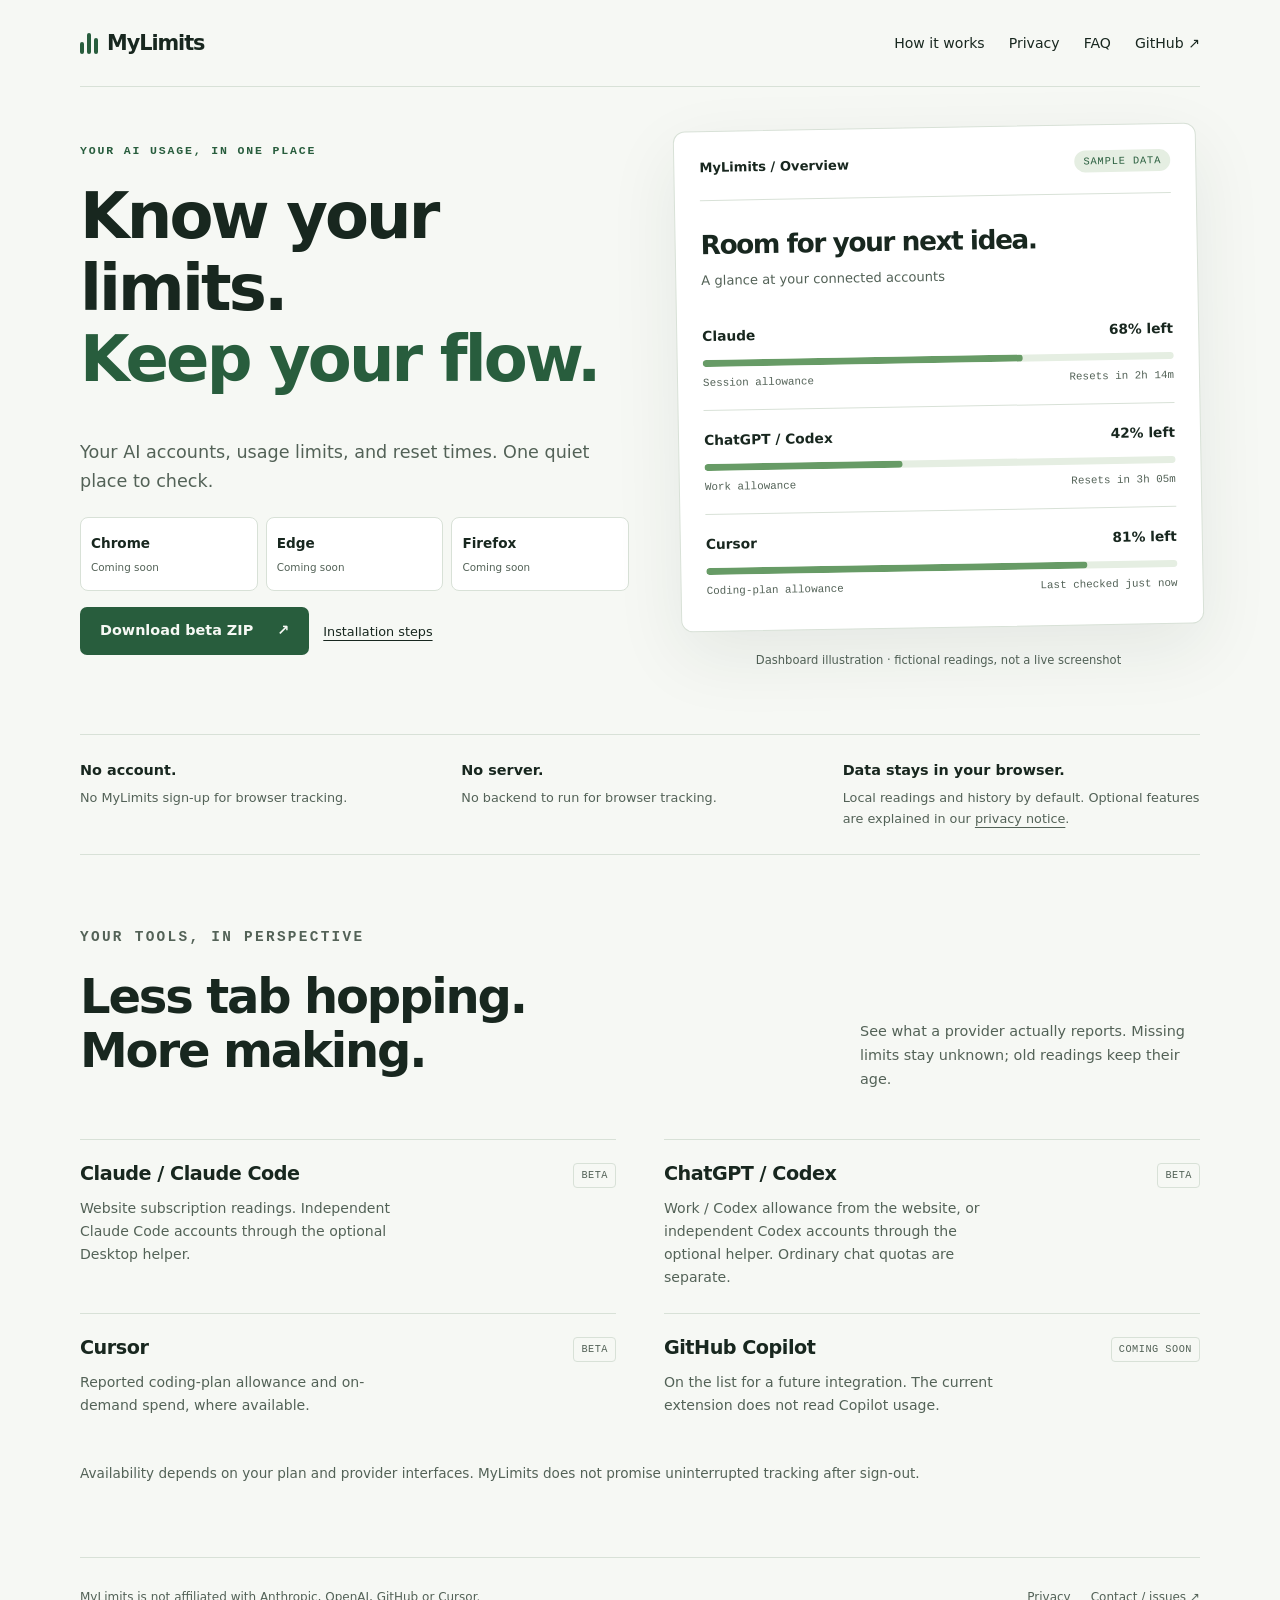
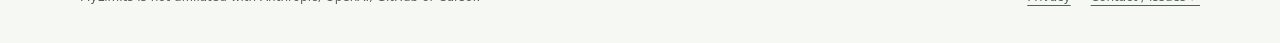
==== index.html @ c13776fc "Move website files to repository root" ====
<!doctype html>
<html lang="en"><head><meta charset="utf-8"><meta name="viewport" content="width=device-width, initial-scale=1"><meta name="color-scheme" content="light dark"><meta name="description" content="Your AI usage limits, accounts, and reset times in one place. Local browser tracking with no MyLimits account."><title>Know your limits. Keep your flow. · MyLimits</title><link rel="stylesheet" href="assets/styles.css"><script src="assets/config.js" defer></script></head>
<body><a class="skip" href="#main">Skip to content</a><div class="wrap"><header class="header"><a class="brand" href="index.html" aria-label="MyLimits home"><span class="brand-mark" aria-hidden="true"><i></i><i></i><i></i></span>MyLimits</a><nav aria-label="Main navigation"><a href="how-it-works.html">How it works</a><a href="privacy.html">Privacy</a><a href="faq.html">FAQ</a><a href="https://github.com/voiddev011/mylimits">GitHub ↗</a></nav></header><main id="main">
<section class="hero"><div><p class="eyebrow">Your AI usage, in one place</p><h1>Know your limits.<br><em>Keep your flow.</em></h1><p class="lead">Your AI accounts, usage limits, and reset times. One quiet place to check.</p><div class="hero-downloads" id="install" role="group" aria-label="Download MyLimits"><div class="installs"><a class="install" data-store="chrome" aria-disabled="true"><span><strong>Chrome</strong><small>Coming soon</small></span><span aria-hidden="true">↗</span></a><a class="install" data-store="edge" aria-disabled="true"><span><strong>Edge</strong><small>Coming soon</small></span><span aria-hidden="true">↗</span></a><a class="install" data-store="firefox" aria-disabled="true"><span><strong>Firefox</strong><small>Coming soon</small></span><span aria-hidden="true">↗</span></a></div><div class="actions"><a class="button" href="https://github.com/voiddev011/mylimits/releases/latest">Download beta ZIP <span aria-hidden="true">↗</span></a><a class="small" href="how-it-works.html#beta">Installation steps</a></div><noscript><p class="quiet">Store links need JavaScript. The beta download works without it.</p></noscript></div></div>
<figure class="preview" aria-label="Illustrative usage dashboard with sample data"><div class="dashboard"><div class="dash-head"><strong>MyLimits / Overview</strong><span class="live">SAMPLE DATA</span></div><p class="dash-title">Room for your next idea.</p><p class="quiet">A glance at your connected accounts</p><div class="meter-row"><div class="meter-heading"><span>Claude</span><span>68% left</span></div><div class="meter-track"><div class="meter-fill" style="width:68%"></div></div><div class="meter-meta"><span>Session allowance</span><span>Resets in 2h 14m</span></div></div><div class="meter-row"><div class="meter-heading"><span>ChatGPT / Codex</span><span>42% left</span></div><div class="meter-track"><div class="meter-fill" style="width:42%"></div></div><div class="meter-meta"><span>Work allowance</span><span>Resets in 3h 05m</span></div></div><div class="meter-row"><div class="meter-heading"><span>Cursor</span><span>81% left</span></div><div class="meter-track"><div class="meter-fill" style="width:81%"></div></div><div class="meter-meta"><span>Coding-plan allowance</span><span>Last checked just now</span></div></div></div><figcaption>Dashboard illustration · fictional readings, not a live screenshot</figcaption></figure></section>
<section class="principles" aria-label="Local by default"><div><strong>No account.</strong><p>No MyLimits sign-up for browser tracking.</p></div><div><strong>No server.</strong><p>No backend to run for browser tracking.</p></div><div><strong>Data stays in your browser.</strong><p>Local readings and history by default. Optional features are explained in our <a href="privacy.html">privacy notice</a>.</p></div></section>
<section class="section" aria-labelledby="tools"><div class="section-head"><div><p class="eyebrow">Your tools, in perspective</p><h2 id="tools">Less tab hopping.<br>More making.</h2></div><p>See what a provider actually reports. Missing limits stay unknown; old readings keep their age.</p></div><div class="tools"><div class="tool"><div><h3>Claude / Claude Code</h3><p>Website subscription readings. Independent Claude Code accounts through the optional Desktop helper.</p></div><span class="tag">Beta</span></div><div class="tool"><div><h3>ChatGPT / Codex</h3><p>Work / Codex allowance from the website, or independent Codex accounts through the optional helper. Ordinary chat quotas are separate.</p></div><span class="tag">Beta</span></div><div class="tool"><div><h3>Cursor</h3><p>Reported coding-plan allowance and on-demand spend, where available.</p></div><span class="tag">Beta</span></div><div class="tool"><div><h3>GitHub Copilot</h3><p>On the list for a future integration. The current extension does not read Copilot usage.</p></div><span class="tag">Coming soon</span></div></div><p class="download-note">Availability depends on your plan and provider interfaces. MyLimits does not promise uninterrupted tracking after sign-out.</p></section>
</main><footer class="footer"><p>MyLimits is not affiliated with Anthropic, OpenAI, GitHub or Cursor.</p><div class="footer-links"><a href="privacy.html">Privacy</a><a href="https://github.com/voiddev011/mylimits/issues">Contact / issues ↗</a></div></footer></div></body></html>
---- assets/styles.css ----
@charset "UTF-8";
:root{color-scheme:light dark;--bg:#f6f8f4;--surface:#fff;--ink:#18271f;--muted:#536257;--line:#d8e1d7;--accent:#285d3d;--wash:#e5eee2;--bar:#679b66;--shadow:0 24px 70px #1d382314}
*{box-sizing:border-box}html{scroll-behavior:smooth;scroll-padding-top:24px}body{margin:0;background:var(--bg);color:var(--ink);font:16px/1.65 system-ui,-apple-system,BlinkMacSystemFont,"Segoe UI",sans-serif}a{color:inherit;text-underline-offset:4px}a:hover{color:var(--accent)}a:focus-visible,summary:focus-visible{outline:3px solid var(--accent);outline-offset:5px}p{margin:0 0 1.2em}h1,h2,h3{line-height:1.12;letter-spacing:-.045em;margin:0 0 .65em}h1{font-size:clamp(2.6rem,6vw,5.4rem);font-weight:650}h2{font-size:clamp(2rem,4vw,3rem);font-weight:600}h3{font-size:1.2rem;letter-spacing:-.025em}small,.small{font-size:.8rem}.wrap{width:min(1120px,calc(100% - 48px));margin:auto}.skip{position:absolute;top:-100px;left:20px;z-index:10;padding:10px;background:var(--surface)}.skip:focus{top:10px}.header{display:flex;justify-content:space-between;align-items:center;gap:24px;padding:26px 0;border-bottom:1px solid var(--line)}.brand{text-decoration:none;font-weight:750;font-size:1.3rem;letter-spacing:-.05em;display:flex;align-items:center;gap:9px}.brand-mark{display:flex;align-items:end;gap:3px;height:22px}.brand-mark i{width:4px;background:var(--accent);border-radius:2px;height:12px}.brand-mark i:nth-child(2){height:21px}.brand-mark i:nth-child(3){height:16px}nav{display:flex;gap:24px;font-size:.88rem;flex-wrap:wrap}nav a{text-decoration:none}nav a[aria-current=page]{text-decoration:underline;text-decoration-thickness:2px}.hero{display:grid;grid-template-columns:1.05fr 1fr;align-items:center;gap:64px;padding:90px 0 64px}.eyebrow{font:600 .72rem/1.5 ui-monospace,Consolas,monospace;text-transform:uppercase;letter-spacing:.16em;color:var(--accent);margin-bottom:22px}.hero h1 em{font-style:normal;color:var(--accent)}.lead{font-size:1.1rem;color:var(--muted);max-width:40rem}.actions{display:flex;gap:18px;align-items:center;flex-wrap:wrap;margin:28px 0 14px}.button{background:var(--accent);color:var(--bg);padding:12px 20px;border-radius:7px;font-size:.9rem;font-weight:650;text-decoration:none;display:inline-flex;align-items:center;gap:24px}.button:hover{color:var(--bg);filter:brightness(1.12)}.quiet{color:var(--muted);font-size:.82rem}.preview{margin:0;position:relative;min-width:0}.dashboard{background:var(--surface);border:1px solid var(--line);border-radius:12px;box-shadow:var(--shadow);padding:25px;transform:rotate(-1deg)}.dash-head{display:flex;justify-content:space-between;gap:12px;align-items:center;padding-bottom:21px;border-bottom:1px solid var(--line);font-size:.82rem}.live{font: .65rem ui-monospace,monospace;letter-spacing:.08em;color:var(--accent);background:var(--wash);border-radius:20px;padding:5px 9px}.dash-title{font-size:1.65rem;letter-spacing:-.055em;margin:22px 0 3px;font-weight:600}.meter-row{padding:18px 0;border-bottom:1px solid var(--line)}.meter-row:last-child{border:0;padding-bottom:6px}.meter-heading{display:flex;justify-content:space-between;gap:12px;font-size:.86rem;font-weight:600}.meter-track{height:7px;background:var(--wash);border-radius:4px;margin:12px 0 8px;overflow:hidden}.meter-fill{height:100%;background:var(--bar);border-radius:4px}.meter-meta{font: .68rem/1.6 ui-monospace,monospace;color:var(--muted);display:flex;justify-content:space-between;gap:10px}figcaption{font-size:.72rem;text-align:center;color:var(--muted);margin-top:22px}.principles{display:grid;grid-template-columns:repeat(3,1fr);border-block:1px solid var(--line);padding:24px 0;gap:24px}.principles strong{display:block;font-size:.9rem}.principles p{font-size:.8rem;margin:5px 0 0;color:var(--muted)}.section{padding:72px 0;border-bottom:1px solid var(--line)}.section-head{display:flex;align-items:end;justify-content:space-between;gap:32px;margin-bottom:30px}.section-head p{max-width:340px;color:var(--muted);font-size:.9rem}.tools{display:grid;grid-template-columns:repeat(2,1fr);gap:0 48px}.tool{padding:23px 0;border-top:1px solid var(--line);display:grid;grid-template-columns:1fr auto;gap:12px}.tool p{font-size:.88rem;color:var(--muted);margin:0;max-width:340px}.tag{align-self:start;white-space:nowrap;font: .64rem/1.5 ui-monospace,monospace;text-transform:uppercase;letter-spacing:.05em;border:1px solid var(--line);border-radius:4px;padding:4px 7px;color:var(--muted)}.installs{display:grid;grid-template-columns:repeat(3,1fr);gap:16px}.install{background:var(--surface);border:1px solid var(--line);padding:22px;border-radius:8px;text-decoration:none;display:flex;justify-content:space-between;align-items:center;gap:10px}.install strong,.install small{display:block}.install small{color:var(--muted);margin-top:5px}.install[aria-disabled=true]{cursor:default}.install[aria-disabled=true]:hover{color:var(--ink)}.download-note{margin:22px 0 0;color:var(--muted);font-size:.85rem}.footer{padding:30px 0 36px;display:flex;justify-content:space-between;gap:24px;font-size:.75rem;color:var(--muted)}.footer p{max-width:420px;margin:0}.footer-links{display:flex;gap:20px;align-items:start}.article{max-width:760px;padding:70px 0 80px}.article h1{font-size:clamp(2.6rem,6vw,4rem)}.article h2{font-size:1.65rem;margin-top:44px}.article h3{margin-top:25px}.article p,.article li{color:var(--muted)}.article li{margin:10px 0}.article strong{color:var(--ink)}.article ul,.article ol{padding-left:24px}.note{border-left:3px solid var(--accent);padding:15px 20px;background:var(--wash);margin:30px 0}.note p:last-child{margin:0}table{border-collapse:collapse;width:100%;font-size:.88rem}th,td{text-align:left;vertical-align:top;border-bottom:1px solid var(--line);padding:14px 8px;overflow-wrap:anywhere}th{font-weight:650}td{color:var(--muted)}code{font-size:.87em;overflow-wrap:anywhere}details{border-top:1px solid var(--line);padding:20px 0}details:last-of-type{border-bottom:1px solid var(--line)}summary{font-weight:600;cursor:pointer;line-height:1.5}details p{margin:16px 0 0}.step{font: .75rem ui-monospace,monospace;color:var(--accent)}
@media(prefers-color-scheme:dark){:root{--bg:#111a15;--surface:#19251d;--ink:#e9f0e6;--muted:#acbcae;--line:#334439;--accent:#b3d7a5;--wash:#273a2b;--bar:#a0c68e;--shadow:0 24px 70px #0003}}
@media(max-width:760px){.wrap{width:calc(100% - 36px)}.header{gap:18px;align-items:start;flex-direction:column;padding:20px 0}nav{gap:20px;font-size:.8rem}.hero{grid-template-columns:1fr;gap:40px;padding:48px 0 40px}.hero h1{max-width:540px}.dashboard{transform:none}.principles{grid-template-columns:1fr;gap:18px}.section{padding:44px 0}.section-head{display:block}.tools{grid-template-columns:1fr}.installs{grid-template-columns:1fr}.footer{flex-direction:column}.article{padding:44px 0 60px}.tool{gap:10px}.tag{font-size:.6rem}.dash-head{font-size:.75rem}.dashboard{padding:20px}.meter-meta{font-size:.65rem}}
@media(prefers-reduced-motion:reduce){html{scroll-behavior:auto}}

/* Keep every download choice in the opening homepage view. */
.hero{padding-top:40px;gap:48px}.hero h1{font-size:clamp(2.15rem,5vw,4.2rem)}.hero-downloads .installs{gap:8px}.hero-downloads .install{padding:14px 10px;gap:4px}.hero-downloads .install strong{font-size:.85rem}.hero-downloads .install small{font-size:.65rem}.hero-downloads .install>span:last-child{display:none}.hero-downloads .actions{margin:16px 0 0;gap:14px}
@media(max-width:760px){.hero{padding-top:24px}.hero .eyebrow{margin-bottom:14px;letter-spacing:.1em}.hero h1{font-size:clamp(2.15rem,9.5vw,3.3rem);margin-bottom:18px}.hero .lead{font-size:1rem;line-height:1.6;margin-bottom:20px}.hero-downloads .installs{grid-template-columns:repeat(3,minmax(0,1fr))}.hero-downloads .button{padding:10px 14px;gap:12px}.hero-downloads .install{padding:12px 9px}.hero-downloads .actions{gap:12px}}
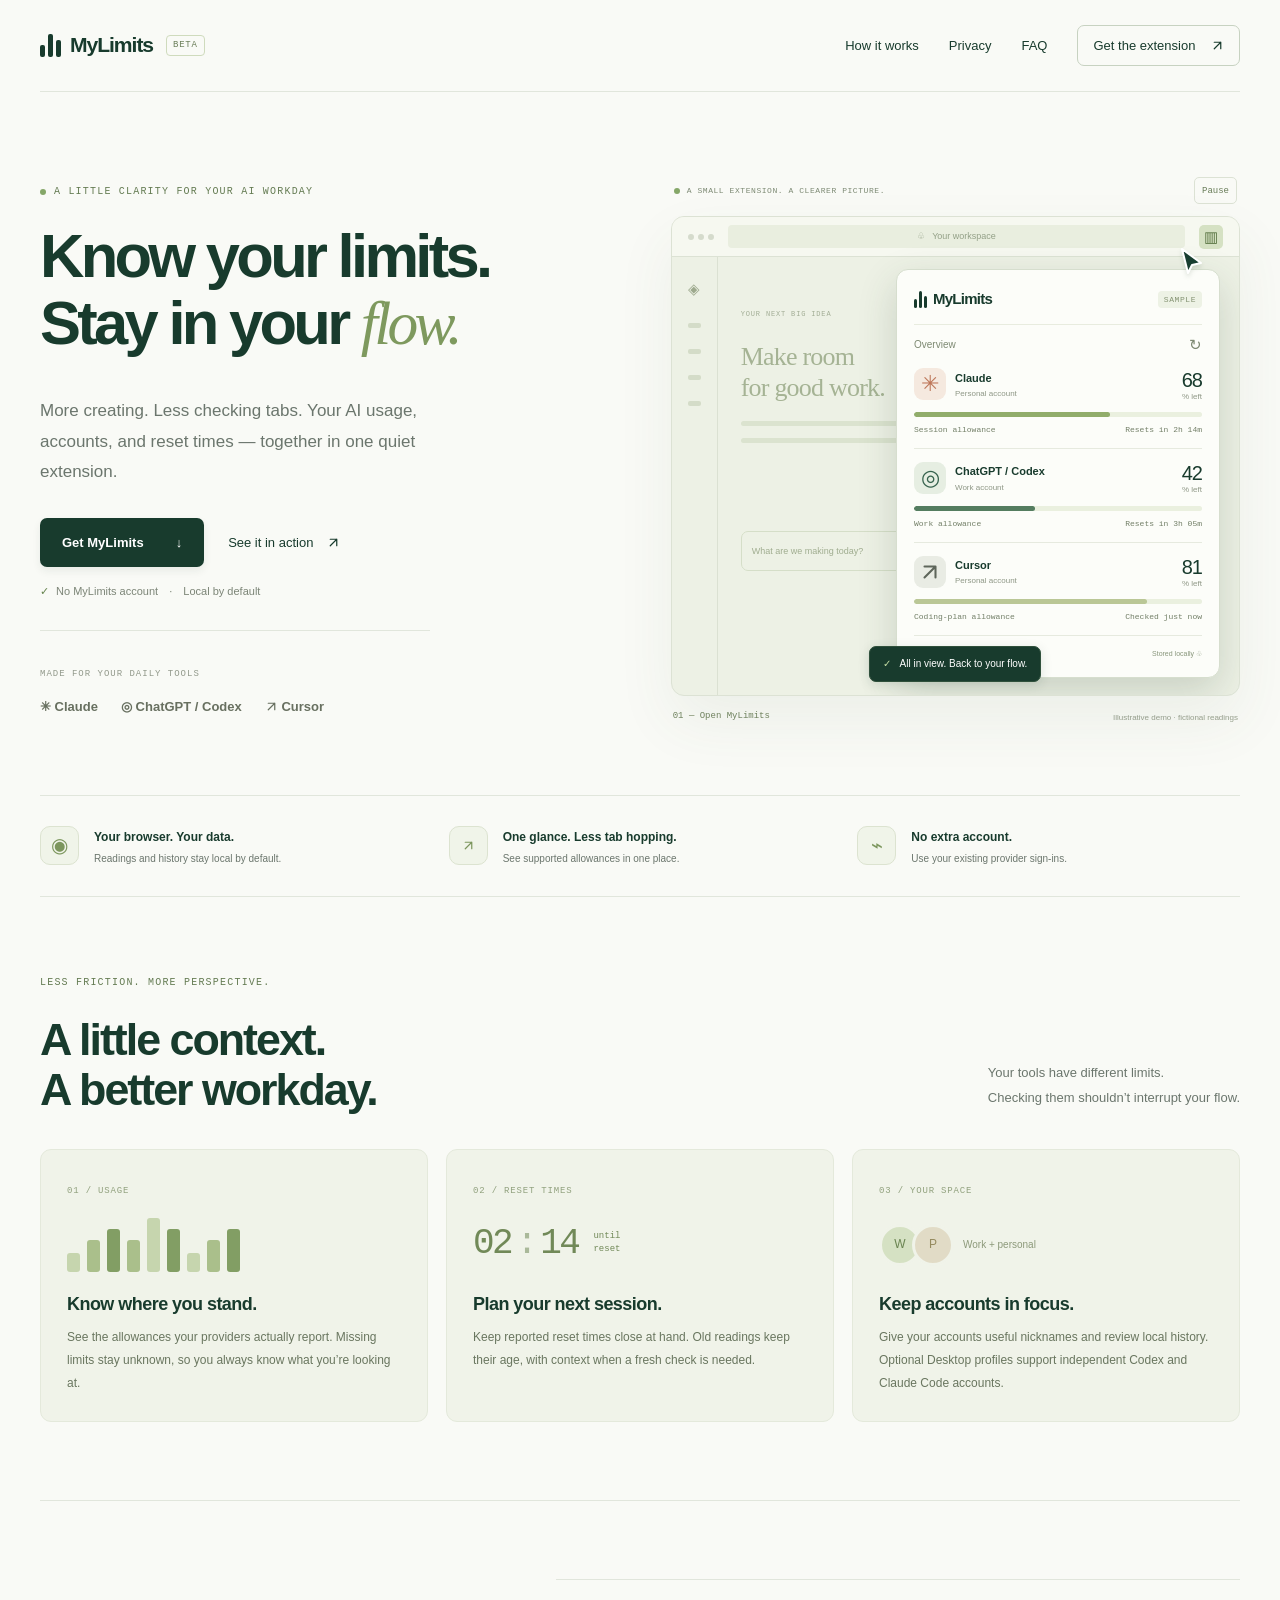
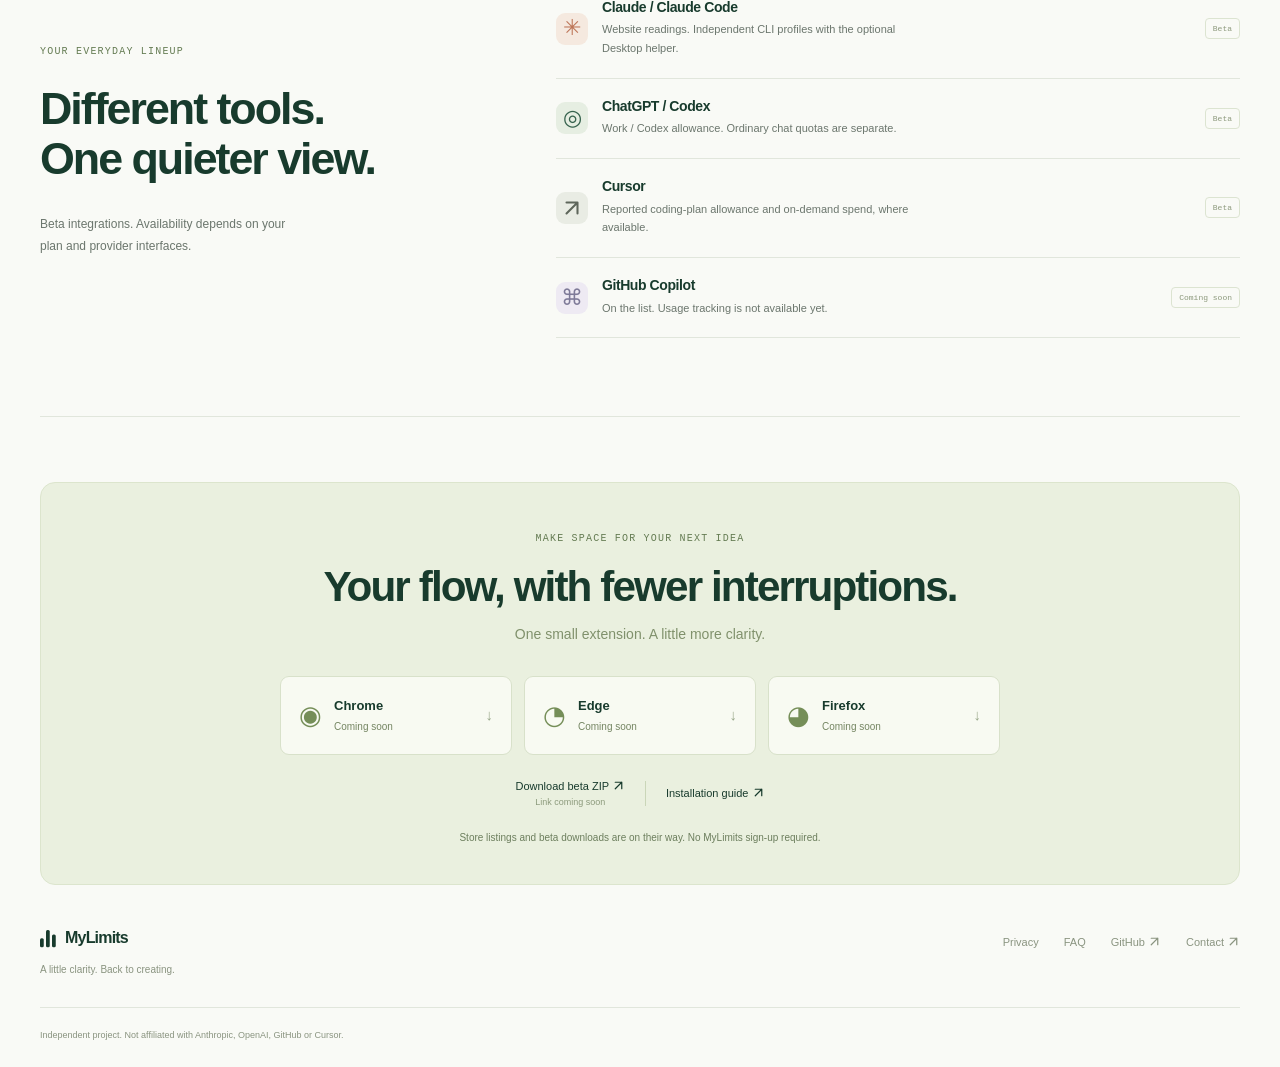
==== commit 8d24cbb0: "Modernize website with animated extension demo and download placeholders" ====
--- a/index.html
+++ b/index.html
@@ -1,8 +1,32 @@
 <!doctype html>
-<html lang="en"><head><meta charset="utf-8"><meta name="viewport" content="width=device-width, initial-scale=1"><meta name="color-scheme" content="light dark"><meta name="description" content="Your AI usage limits, accounts, and reset times in one place. Local browser tracking with no MyLimits account."><title>Know your limits. Keep your flow. · MyLimits</title><link rel="stylesheet" href="assets/styles.css"><script src="assets/config.js" defer></script></head>
-<body><a class="skip" href="#main">Skip to content</a><div class="wrap"><header class="header"><a class="brand" href="index.html" aria-label="MyLimits home"><span class="brand-mark" aria-hidden="true"><i></i><i></i><i></i></span>MyLimits</a><nav aria-label="Main navigation"><a href="how-it-works.html">How it works</a><a href="privacy.html">Privacy</a><a href="faq.html">FAQ</a><a href="https://github.com/voiddev011/mylimits">GitHub ↗</a></nav></header><main id="main">
-<section class="hero"><div><p class="eyebrow">Your AI usage, in one place</p><h1>Know your limits.<br><em>Keep your flow.</em></h1><p class="lead">Your AI accounts, usage limits, and reset times. One quiet place to check.</p><div class="hero-downloads" id="install" role="group" aria-label="Download MyLimits"><div class="installs"><a class="install" data-store="chrome" aria-disabled="true"><span><strong>Chrome</strong><small>Coming soon</small></span><span aria-hidden="true">↗</span></a><a class="install" data-store="edge" aria-disabled="true"><span><strong>Edge</strong><small>Coming soon</small></span><span aria-hidden="true">↗</span></a><a class="install" data-store="firefox" aria-disabled="true"><span><strong>Firefox</strong><small>Coming soon</small></span><span aria-hidden="true">↗</span></a></div><div class="actions"><a class="button" href="https://github.com/voiddev011/mylimits/releases/latest">Download beta ZIP <span aria-hidden="true">↗</span></a><a class="small" href="how-it-works.html#beta">Installation steps</a></div><noscript><p class="quiet">Store links need JavaScript. The beta download works without it.</p></noscript></div></div>
-<figure class="preview" aria-label="Illustrative usage dashboard with sample data"><div class="dashboard"><div class="dash-head"><strong>MyLimits / Overview</strong><span class="live">SAMPLE DATA</span></div><p class="dash-title">Room for your next idea.</p><p class="quiet">A glance at your connected accounts</p><div class="meter-row"><div class="meter-heading"><span>Claude</span><span>68% left</span></div><div class="meter-track"><div class="meter-fill" style="width:68%"></div></div><div class="meter-meta"><span>Session allowance</span><span>Resets in 2h 14m</span></div></div><div class="meter-row"><div class="meter-heading"><span>ChatGPT / Codex</span><span>42% left</span></div><div class="meter-track"><div class="meter-fill" style="width:42%"></div></div><div class="meter-meta"><span>Work allowance</span><span>Resets in 3h 05m</span></div></div><div class="meter-row"><div class="meter-heading"><span>Cursor</span><span>81% left</span></div><div class="meter-track"><div class="meter-fill" style="width:81%"></div></div><div class="meter-meta"><span>Coding-plan allowance</span><span>Last checked just now</span></div></div></div><figcaption>Dashboard illustration · fictional readings, not a live screenshot</figcaption></figure></section>
-<section class="principles" aria-label="Local by default"><div><strong>No account.</strong><p>No MyLimits sign-up for browser tracking.</p></div><div><strong>No server.</strong><p>No backend to run for browser tracking.</p></div><div><strong>Data stays in your browser.</strong><p>Local readings and history by default. Optional features are explained in our <a href="privacy.html">privacy notice</a>.</p></div></section>
-<section class="section" aria-labelledby="tools"><div class="section-head"><div><p class="eyebrow">Your tools, in perspective</p><h2 id="tools">Less tab hopping.<br>More making.</h2></div><p>See what a provider actually reports. Missing limits stay unknown; old readings keep their age.</p></div><div class="tools"><div class="tool"><div><h3>Claude / Claude Code</h3><p>Website subscription readings. Independent Claude Code accounts through the optional Desktop helper.</p></div><span class="tag">Beta</span></div><div class="tool"><div><h3>ChatGPT / Codex</h3><p>Work / Codex allowance from the website, or independent Codex accounts through the optional helper. Ordinary chat quotas are separate.</p></div><span class="tag">Beta</span></div><div class="tool"><div><h3>Cursor</h3><p>Reported coding-plan allowance and on-demand spend, where available.</p></div><span class="tag">Beta</span></div><div class="tool"><div><h3>GitHub Copilot</h3><p>On the list for a future integration. The current extension does not read Copilot usage.</p></div><span class="tag">Coming soon</span></div></div><p class="download-note">Availability depends on your plan and provider interfaces. MyLimits does not promise uninterrupted tracking after sign-out.</p></section>
-</main><footer class="footer"><p>MyLimits is not affiliated with Anthropic, OpenAI, GitHub or Cursor.</p><div class="footer-links"><a href="privacy.html">Privacy</a><a href="https://github.com/voiddev011/mylimits/issues">Contact / issues ↗</a></div></footer></div></body></html>
+<html lang="en">
+<head>
+<meta charset="utf-8"><meta name="viewport" content="width=device-width, initial-scale=1"><meta name="color-scheme" content="light"><meta name="description" content="Your AI accounts, usage limits, and reset times in one quiet browser extension. Local by default. No MyLimits account needed.">
+<title>MyLimits — Stay in your flow.</title>
+<link rel="stylesheet" href="assets/styles.css"><script src="assets/config.js" defer></script><script src="assets/demo.js" defer></script>
+</head>
+<body>
+<a class="skip" href="#main">Skip to content</a>
+<div class="wrap">
+<header class="header"><a class="brand" href="index.html" aria-label="MyLimits home"><span class="brand-mark" aria-hidden="true"><i></i><i></i><i></i></span>MyLimits<span class="beta">BETA</span></a><nav aria-label="Main navigation"><a href="how-it-works.html">How it works</a><a href="privacy.html">Privacy</a><a href="faq.html">FAQ</a><a class="nav-download" href="#install">Get the extension <span aria-hidden="true"><svg class="arrow-icon" viewBox="0 0 16 16" aria-hidden="true"><path d="M4 12L12 4M4 4h8v8"/></svg></span></a></nav></header>
+<main id="main">
+<section class="hero">
+<div class="hero-copy"><p class="eyebrow"><span class="status-dot"></span>A LITTLE CLARITY FOR YOUR AI WORKDAY</p><h1>Know your limits.<br>Stay in your <em>flow.</em></h1><p class="lead">More creating. Less checking tabs. Your AI usage, accounts, and reset times — together in one quiet extension.</p><div class="actions"><a class="button" href="#install">Get MyLimits <span aria-hidden="true">↓</span></a><a class="text-link" href="#demo">See it in action <span aria-hidden="true"><svg class="arrow-icon" viewBox="0 0 16 16" aria-hidden="true"><path d="M4 12L12 4M4 4h8v8"/></svg></span></a></div><p class="hero-note"><span aria-hidden="true">✓</span> No MyLimits account <span class="note-separator">·</span> Local by default</p><div class="provider-strip" aria-label="Beta integrations"><span>MADE FOR YOUR DAILY TOOLS</span><div><b>✳ Claude</b><b>◎ ChatGPT / Codex</b><b><svg class="arrow-icon" viewBox="0 0 16 16" aria-hidden="true"><path d="M4 12L12 4M4 4h8v8"/></svg> Cursor</b></div></div></div>
+<div class="demo" id="demo" data-demo>
+<div class="demo-topline"><span><span class="status-dot"></span> A SMALL EXTENSION. A CLEARER PICTURE.</span><button class="demo-toggle" type="button" aria-label="Pause demo animation">Pause</button></div>
+<div class="browser-scene">
+<div class="browser-toolbar"><div class="window-dots" aria-hidden="true"><i></i><i></i><i></i></div><div class="address-bar"><span aria-hidden="true">♧</span> Your workspace</div><span class="extension-icon" aria-hidden="true">▥</span></div>
+<div class="workspace" aria-hidden="true"><div class="workspace-sidebar"><span>◈</span><i></i><i></i><i></i><i></i></div><div class="workspace-content"><span class="workspace-label">YOUR NEXT BIG IDEA</span><h3>Make room<br>for good work.</h3><div class="fake-line"></div><div class="fake-line short"></div><div class="workspace-prompt">What are we making today? <span>↑</span></div></div></div>
+<div class="extension-popup" aria-label="Illustrative MyLimits extension with sample usage data"><div class="popup-heading"><span class="brand"><span class="brand-mark" aria-hidden="true"><i></i><i></i><i></i></span>MyLimits</span><span class="sample-badge">SAMPLE</span></div><div class="popup-subhead"><span>Overview</span><span class="refresh-icon" aria-hidden="true">↻</span></div><div class="account-card"><div class="account-heading"><span class="provider-icon claude" aria-hidden="true">✳</span><div><strong>Claude</strong><small>Personal account</small></div><span class="remaining">68<small>% left</small></span></div><div class="meter-track"><div class="meter-fill" style="--fill:68%"></div></div><div class="meter-meta"><span>Session allowance</span><span>Resets in 2h 14m</span></div></div><div class="account-card"><div class="account-heading"><span class="provider-icon openai" aria-hidden="true">◎</span><div><strong>ChatGPT / Codex</strong><small>Work account</small></div><span class="remaining">42<small>% left</small></span></div><div class="meter-track"><div class="meter-fill" style="--fill:42%"></div></div><div class="meter-meta"><span>Work allowance</span><span>Resets in 3h 05m</span></div></div><div class="account-card"><div class="account-heading"><span class="provider-icon cursor" aria-hidden="true"><svg class="arrow-icon" viewBox="0 0 16 16" aria-hidden="true"><path d="M4 12L12 4M4 4h8v8"/></svg></span><div><strong>Cursor</strong><small>Personal account</small></div><span class="remaining">81<small>% left</small></span></div><div class="meter-track"><div class="meter-fill" style="--fill:81%"></div></div><div class="meter-meta"><span>Coding-plan allowance</span><span>Checked just now</span></div></div><div class="popup-footer"><span><span class="status-dot"></span> <span data-demo-status>Readings up to date</span></span><span>Stored locally ♧</span></div></div>
+<div class="demo-cursor" aria-hidden="true"><svg width="25" height="29" viewBox="0 0 25 29"><path d="M2 2L21 16L12 18L8 26Z" fill="#183e30" stroke="white" stroke-width="2" stroke-linejoin="round"/></svg></div>
+<div class="demo-toast" aria-hidden="true"><span>✓</span> All in view. Back to your flow.</div>
+</div>
+<div class="demo-caption"><span class="demo-step" data-demo-step>01 — Open MyLimits</span><span>Illustrative demo · fictional readings</span></div>
+</div>
+</section>
+<section class="principles" aria-label="Built around your privacy"><div><span class="principle-icon" aria-hidden="true">◉</span><div><strong>Your browser. Your data.</strong><p>Readings and history stay local by default.</p></div></div><div><span class="principle-icon" aria-hidden="true"><svg class="arrow-icon" viewBox="0 0 16 16" aria-hidden="true"><path d="M4 12L12 4M4 4h8v8"/></svg></span><div><strong>One glance. Less tab hopping.</strong><p>See supported allowances in one place.</p></div></div><div><span class="principle-icon" aria-hidden="true">⌁</span><div><strong>No extra account.</strong><p>Use your existing provider sign-ins.</p></div></div></section>
+<section class="section features"><div class="section-head"><div><p class="eyebrow">LESS FRICTION. MORE PERSPECTIVE.</p><h2>A little context.<br>A better workday.</h2></div><p>Your tools have different limits.<br>Checking them shouldn’t interrupt your flow.</p></div><div class="feature-grid"><article class="feature-card"><span class="feature-number">01 / USAGE</span><div class="mini-bars" aria-hidden="true"><i></i><i></i><i></i><i></i><i></i><i></i><i></i><i></i><i></i></div><h3>Know where you stand.</h3><p>See the allowances your providers actually report. Missing limits stay unknown, so you always know what you’re looking at.</p></article><article class="feature-card"><span class="feature-number">02 / RESET TIMES</span><div class="mini-timer" aria-hidden="true">02<span>:</span>14<span class="timer-unit">until reset</span></div><h3>Plan your next session.</h3><p>Keep reported reset times close at hand. Old readings keep their age, with context when a fresh check is needed.</p></article><article class="feature-card"><span class="feature-number">03 / YOUR SPACE</span><div class="mini-accounts" aria-hidden="true"><span>W</span><span>P</span><span>Work + personal</span></div><h3>Keep accounts in focus.</h3><p>Give your accounts useful nicknames and review local history. Optional Desktop profiles support independent Codex and Claude Code accounts.</p></article></div></section>
+<section class="section connection-section"><div><p class="eyebrow">YOUR EVERYDAY LINEUP</p><h2>Different tools.<br>One quieter view.</h2><p class="quiet">Beta integrations. Availability depends on your plan and provider interfaces.</p></div><div class="tools"><div class="tool"><span class="provider-icon claude" aria-hidden="true">✳</span><div><h3>Claude / Claude Code</h3><p>Website readings. Independent CLI profiles with the optional Desktop helper.</p></div><span class="tag">Beta</span></div><div class="tool"><span class="provider-icon openai" aria-hidden="true">◎</span><div><h3>ChatGPT / Codex</h3><p>Work / Codex allowance. Ordinary chat quotas are separate.</p></div><span class="tag">Beta</span></div><div class="tool"><span class="provider-icon cursor" aria-hidden="true"><svg class="arrow-icon" viewBox="0 0 16 16" aria-hidden="true"><path d="M4 12L12 4M4 4h8v8"/></svg></span><div><h3>Cursor</h3><p>Reported coding-plan allowance and on-demand spend, where available.</p></div><span class="tag">Beta</span></div><div class="tool"><span class="provider-icon copilot" aria-hidden="true">⌘</span><div><h3>GitHub Copilot</h3><p>On the list. Usage tracking is not available yet.</p></div><span class="tag">Coming soon</span></div></div></section>
+<section class="download-section" id="install" aria-labelledby="download-title"><div class="download-heading"><p class="eyebrow">MAKE SPACE FOR YOUR NEXT IDEA</p><h2 id="download-title">Your flow, with fewer interruptions.</h2><p>One small extension. A little more clarity.</p></div><div class="installs"><a class="install" data-store="chrome" aria-disabled="true"><span class="browser-symbol" aria-hidden="true">◉</span><span><strong>Chrome</strong><small>Coming soon</small></span><span aria-hidden="true">↓</span></a><a class="install" data-store="edge" aria-disabled="true"><span class="browser-symbol" aria-hidden="true">◔</span><span><strong>Edge</strong><small>Coming soon</small></span><span aria-hidden="true">↓</span></a><a class="install" data-store="firefox" aria-disabled="true"><span class="browser-symbol" aria-hidden="true">◕</span><span><strong>Firefox</strong><small>Coming soon</small></span><span aria-hidden="true">↓</span></a></div><div class="download-secondary"><a class="download-zip" data-download="beta" aria-disabled="true">Download beta ZIP <span aria-hidden="true"><svg class="arrow-icon" viewBox="0 0 16 16" aria-hidden="true"><path d="M4 12L12 4M4 4h8v8"/></svg></span><small>Link coming soon</small></a><span class="download-divider" aria-hidden="true"></span><a href="how-it-works.html#beta">Installation guide <svg class="arrow-icon" viewBox="0 0 16 16" aria-hidden="true"><path d="M4 12L12 4M4 4h8v8"/></svg></a></div><p class="download-note">Store listings and beta downloads are on their way. No MyLimits sign-up required.</p><noscript><p class="download-note">Download links require JavaScript once published.</p></noscript></section>
+</main><footer class="footer"><div><a class="brand" href="index.html"><span class="brand-mark" aria-hidden="true"><i></i><i></i><i></i></span>MyLimits</a><p>A little clarity. Back to creating.</p></div><div class="footer-links"><a href="privacy.html">Privacy</a><a href="faq.html">FAQ</a><a href="https://github.com/voiddev011/mylimits">GitHub <svg class="arrow-icon" viewBox="0 0 16 16" aria-hidden="true"><path d="M4 12L12 4M4 4h8v8"/></svg></a><a href="https://github.com/voiddev011/mylimits/issues">Contact <svg class="arrow-icon" viewBox="0 0 16 16" aria-hidden="true"><path d="M4 12L12 4M4 4h8v8"/></svg></a></div><p class="disclaimer">Independent project. Not affiliated with Anthropic, OpenAI, GitHub or Cursor.</p></footer>
+</div></body></html>
--- a/assets/styles.css
+++ b/assets/styles.css
@@ -1,10 +1,18 @@
 @charset "UTF-8";
-:root{color-scheme:light dark;--bg:#f6f8f4;--surface:#fff;--ink:#18271f;--muted:#536257;--line:#d8e1d7;--accent:#285d3d;--wash:#e5eee2;--bar:#679b66;--shadow:0 24px 70px #1d382314}
-*{box-sizing:border-box}html{scroll-behavior:smooth;scroll-padding-top:24px}body{margin:0;background:var(--bg);color:var(--ink);font:16px/1.65 system-ui,-apple-system,BlinkMacSystemFont,"Segoe UI",sans-serif}a{color:inherit;text-underline-offset:4px}a:hover{color:var(--accent)}a:focus-visible,summary:focus-visible{outline:3px solid var(--accent);outline-offset:5px}p{margin:0 0 1.2em}h1,h2,h3{line-height:1.12;letter-spacing:-.045em;margin:0 0 .65em}h1{font-size:clamp(2.6rem,6vw,5.4rem);font-weight:650}h2{font-size:clamp(2rem,4vw,3rem);font-weight:600}h3{font-size:1.2rem;letter-spacing:-.025em}small,.small{font-size:.8rem}.wrap{width:min(1120px,calc(100% - 48px));margin:auto}.skip{position:absolute;top:-100px;left:20px;z-index:10;padding:10px;background:var(--surface)}.skip:focus{top:10px}.header{display:flex;justify-content:space-between;align-items:center;gap:24px;padding:26px 0;border-bottom:1px solid var(--line)}.brand{text-decoration:none;font-weight:750;font-size:1.3rem;letter-spacing:-.05em;display:flex;align-items:center;gap:9px}.brand-mark{display:flex;align-items:end;gap:3px;height:22px}.brand-mark i{width:4px;background:var(--accent);border-radius:2px;height:12px}.brand-mark i:nth-child(2){height:21px}.brand-mark i:nth-child(3){height:16px}nav{display:flex;gap:24px;font-size:.88rem;flex-wrap:wrap}nav a{text-decoration:none}nav a[aria-current=page]{text-decoration:underline;text-decoration-thickness:2px}.hero{display:grid;grid-template-columns:1.05fr 1fr;align-items:center;gap:64px;padding:90px 0 64px}.eyebrow{font:600 .72rem/1.5 ui-monospace,Consolas,monospace;text-transform:uppercase;letter-spacing:.16em;color:var(--accent);margin-bottom:22px}.hero h1 em{font-style:normal;color:var(--accent)}.lead{font-size:1.1rem;color:var(--muted);max-width:40rem}.actions{display:flex;gap:18px;align-items:center;flex-wrap:wrap;margin:28px 0 14px}.button{background:var(--accent);color:var(--bg);padding:12px 20px;border-radius:7px;font-size:.9rem;font-weight:650;text-decoration:none;display:inline-flex;align-items:center;gap:24px}.button:hover{color:var(--bg);filter:brightness(1.12)}.quiet{color:var(--muted);font-size:.82rem}.preview{margin:0;position:relative;min-width:0}.dashboard{background:var(--surface);border:1px solid var(--line);border-radius:12px;box-shadow:var(--shadow);padding:25px;transform:rotate(-1deg)}.dash-head{display:flex;justify-content:space-between;gap:12px;align-items:center;padding-bottom:21px;border-bottom:1px solid var(--line);font-size:.82rem}.live{font: .65rem ui-monospace,monospace;letter-spacing:.08em;color:var(--accent);background:var(--wash);border-radius:20px;padding:5px 9px}.dash-title{font-size:1.65rem;letter-spacing:-.055em;margin:22px 0 3px;font-weight:600}.meter-row{padding:18px 0;border-bottom:1px solid var(--line)}.meter-row:last-child{border:0;padding-bottom:6px}.meter-heading{display:flex;justify-content:space-between;gap:12px;font-size:.86rem;font-weight:600}.meter-track{height:7px;background:var(--wash);border-radius:4px;margin:12px 0 8px;overflow:hidden}.meter-fill{height:100%;background:var(--bar);border-radius:4px}.meter-meta{font: .68rem/1.6 ui-monospace,monospace;color:var(--muted);display:flex;justify-content:space-between;gap:10px}figcaption{font-size:.72rem;text-align:center;color:var(--muted);margin-top:22px}.principles{display:grid;grid-template-columns:repeat(3,1fr);border-block:1px solid var(--line);padding:24px 0;gap:24px}.principles strong{display:block;font-size:.9rem}.principles p{font-size:.8rem;margin:5px 0 0;color:var(--muted)}.section{padding:72px 0;border-bottom:1px solid var(--line)}.section-head{display:flex;align-items:end;justify-content:space-between;gap:32px;margin-bottom:30px}.section-head p{max-width:340px;color:var(--muted);font-size:.9rem}.tools{display:grid;grid-template-columns:repeat(2,1fr);gap:0 48px}.tool{padding:23px 0;border-top:1px solid var(--line);display:grid;grid-template-columns:1fr auto;gap:12px}.tool p{font-size:.88rem;color:var(--muted);margin:0;max-width:340px}.tag{align-self:start;white-space:nowrap;font: .64rem/1.5 ui-monospace,monospace;text-transform:uppercase;letter-spacing:.05em;border:1px solid var(--line);border-radius:4px;padding:4px 7px;color:var(--muted)}.installs{display:grid;grid-template-columns:repeat(3,1fr);gap:16px}.install{background:var(--surface);border:1px solid var(--line);padding:22px;border-radius:8px;text-decoration:none;display:flex;justify-content:space-between;align-items:center;gap:10px}.install strong,.install small{display:block}.install small{color:var(--muted);margin-top:5px}.install[aria-disabled=true]{cursor:default}.install[aria-disabled=true]:hover{color:var(--ink)}.download-note{margin:22px 0 0;color:var(--muted);font-size:.85rem}.footer{padding:30px 0 36px;display:flex;justify-content:space-between;gap:24px;font-size:.75rem;color:var(--muted)}.footer p{max-width:420px;margin:0}.footer-links{display:flex;gap:20px;align-items:start}.article{max-width:760px;padding:70px 0 80px}.article h1{font-size:clamp(2.6rem,6vw,4rem)}.article h2{font-size:1.65rem;margin-top:44px}.article h3{margin-top:25px}.article p,.article li{color:var(--muted)}.article li{margin:10px 0}.article strong{color:var(--ink)}.article ul,.article ol{padding-left:24px}.note{border-left:3px solid var(--accent);padding:15px 20px;background:var(--wash);margin:30px 0}.note p:last-child{margin:0}table{border-collapse:collapse;width:100%;font-size:.88rem}th,td{text-align:left;vertical-align:top;border-bottom:1px solid var(--line);padding:14px 8px;overflow-wrap:anywhere}th{font-weight:650}td{color:var(--muted)}code{font-size:.87em;overflow-wrap:anywhere}details{border-top:1px solid var(--line);padding:20px 0}details:last-of-type{border-bottom:1px solid var(--line)}summary{font-weight:600;cursor:pointer;line-height:1.5}details p{margin:16px 0 0}.step{font: .75rem ui-monospace,monospace;color:var(--accent)}
-@media(prefers-color-scheme:dark){:root{--bg:#111a15;--surface:#19251d;--ink:#e9f0e6;--muted:#acbcae;--line:#334439;--accent:#b3d7a5;--wash:#273a2b;--bar:#a0c68e;--shadow:0 24px 70px #0003}}
-@media(max-width:760px){.wrap{width:calc(100% - 36px)}.header{gap:18px;align-items:start;flex-direction:column;padding:20px 0}nav{gap:20px;font-size:.8rem}.hero{grid-template-columns:1fr;gap:40px;padding:48px 0 40px}.hero h1{max-width:540px}.dashboard{transform:none}.principles{grid-template-columns:1fr;gap:18px}.section{padding:44px 0}.section-head{display:block}.tools{grid-template-columns:1fr}.installs{grid-template-columns:1fr}.footer{flex-direction:column}.article{padding:44px 0 60px}.tool{gap:10px}.tag{font-size:.6rem}.dash-head{font-size:.75rem}.dashboard{padding:20px}.meter-meta{font-size:.65rem}}
-@media(prefers-reduced-motion:reduce){html{scroll-behavior:auto}}
+:root{color-scheme:light;--bg:#f9faf6;--surface:#fff;--ink:#183b2d;--muted:#6b766d;--line:#e1e6dc;--accent:#265c3f;--wash:#edf2e6;--bar:#8fb16e;--shadow:0 24px 70px #243b2520}
+*{box-sizing:border-box}html{scroll-behavior:smooth;scroll-padding-top:28px}body{margin:0;background:var(--bg);color:var(--ink);font:15px/1.65 -apple-system,BlinkMacSystemFont,"Segoe UI",sans-serif}::selection{background:#d7e8ba}a{color:inherit;text-underline-offset:4px}a:hover{color:#598141}a:focus-visible,button:focus-visible,summary:focus-visible{outline:3px solid #639849;outline-offset:5px}button{font:inherit}p{margin:0 0 1.2em}h1,h2,h3{line-height:1.12;letter-spacing:-.045em;margin:0 0 .65em}h1{font-size:clamp(2.8rem,4.8vw,4.8rem);font-weight:550}h2{font-size:clamp(2rem,3.5vw,3.2rem);font-weight:550}h3{font-size:1.2rem;font-weight:600;letter-spacing:-.03em}small,.small{font-size:.8rem}.wrap{width:min(1200px,calc(100% - 80px));margin:auto}.skip{position:absolute;top:-100px;left:20px;z-index:20;padding:10px;background:var(--surface)}.skip:focus{top:10px}.header{display:flex;justify-content:space-between;align-items:center;gap:24px;padding:25px 0;border-bottom:1px solid var(--line)}.brand{text-decoration:none;font-weight:700;font-size:1.32rem;letter-spacing:-.05em;display:inline-flex;align-items:center;gap:9px}.brand-mark{display:inline-flex;align-items:end;gap:3px;height:23px;flex-shrink:0}.brand-mark i{width:5px;background:currentColor;border-radius:2px;height:12px}.brand-mark i:nth-child(2){height:23px}.brand-mark i:nth-child(3){height:17px}.beta{font:500 9px/1 ui-monospace,monospace;letter-spacing:.08em;border:1px solid #cfdbbd;padding:5px 6px;border-radius:4px;margin-left:4px;color:#6b7e59}nav{display:flex;gap:30px;font-size:13px;align-items:center;flex-wrap:wrap}nav a{text-decoration:none}nav a[aria-current=page]{text-decoration:underline;text-decoration-thickness:2px}.nav-download{border:1px solid #c7d2c1;border-radius:7px;padding:9px 15px}.nav-download span{margin-left:12px}.hero{display:grid;grid-template-columns:1.02fr 1fr;align-items:center;gap:50px;padding:85px 0 70px}.eyebrow{font:500 10px/1.6 ui-monospace,Consolas,monospace;letter-spacing:.12em;color:#647b52;margin-bottom:23px}.hero .eyebrow{display:flex;gap:8px;align-items:center}.status-dot{display:inline-block;width:6px;height:6px;border-radius:50%;background:#85a768;flex-shrink:0}.hero h1{letter-spacing:-.06em;line-height:1.08}.hero h1 em{font-family:Georgia,serif;font-weight:400;color:#7e995e}.lead{font-size:17px;color:var(--muted);max-width:410px;line-height:1.8}.actions{display:flex;gap:24px;align-items:center;flex-wrap:wrap;margin:30px 0 15px}.button{background:var(--ink);color:#fff;padding:14px 22px;border-radius:7px;font-size:13px;font-weight:550;text-decoration:none;display:inline-flex;align-items:center;gap:32px;box-shadow:0 4px 8px #183b2d13;transition:transform .2s,background .2s}.button:hover{background:#2c563d;color:#fff;transform:translateY(-2px)}.text-link{font-size:13px;text-decoration:none}.text-link span{margin-left:10px}.hero-note{font-size:11px;color:#7c8577}.hero-note>span:first-child{color:#65834d;margin-right:4px}.note-separator{margin:0 8px}.provider-strip{padding-top:28px;margin-top:30px;border-top:1px solid var(--line);max-width:390px}.provider-strip>span{font:9px ui-monospace,monospace;letter-spacing:.11em;color:#92998b}.provider-strip>div{display:flex;gap:23px;margin-top:12px;flex-wrap:wrap}.provider-strip b{font-size:13px;font-weight:600;color:#687060}.quiet{color:var(--muted);font-size:13px}
+/* Self-contained browser illustration. Its timeline is driven by demo.js. */
+.demo{min-width:0;--demo-delay:0ms;position:relative}.demo-topline{display:flex;align-items:center;justify-content:space-between;gap:8px;margin:0 3px 12px;font:8px ui-monospace,monospace;letter-spacing:.07em;color:#7c8973}.demo-topline>span{display:flex;gap:7px;align-items:center}.demo-toggle{border:1px solid #dce2d4;border-radius:50%;background:transparent;color:#687c58;width:27px;height:27px;cursor:pointer;font-size:10px}.browser-scene{height:455px;position:relative;border:1px solid #dce2d4;border-radius:13px;background:#edf1e5;box-shadow:0 25px 60px #47613c12;overflow:hidden}.browser-toolbar{height:40px;background:#f6f8f0;display:flex;align-items:center;gap:14px;padding:0 16px;border-bottom:1px solid #dce2d4}.window-dots{display:flex;gap:4px}.window-dots i{width:6px;height:6px;background:#d5dbcc;border-radius:50%}.address-bar{background:#e9eedf;border-radius:4px;text-align:center;font-size:9px;color:#93a087;flex:1;line-height:23px}.address-bar span{margin-right:5px}.extension-icon{width:24px;height:24px;border-radius:5px;background:#d5e1c3;text-align:center;line-height:24px;color:#56723f}.workspace{display:flex;height:calc(100% - 40px)}.workspace-sidebar{width:46px;border-right:1px solid #dbe1d2;display:flex;align-items:center;flex-direction:column;gap:21px;padding:20px 0;color:#9da98d}.workspace-sidebar i{width:13px;height:5px;border-radius:2px;background:#d4dcc8}.workspace-content{padding:42px 23px;width:calc(100% - 46px)}.workspace-label{font:7px ui-monospace,monospace;letter-spacing:.12em;color:#a2ad95}.workspace-content h3{font:normal 26px/1.2 Georgia,serif;color:#a5b394;margin:17px 0}.fake-line{height:5px;background:#dbe3cf;border-radius:4px;width:70%;margin-top:12px}.fake-line.short{width:45%}.workspace-prompt{border:1px solid #d5dec8;border-radius:7px;padding:12px 10px;color:#a0ad90;font-size:9px;margin-top:88px;display:flex;justify-content:space-between}.extension-popup{position:absolute;right:19px;top:52px;width:324px;border:1px solid #d6dece;border-radius:12px;background:#fcfdf9;padding:17px;box-shadow:0 14px 38px #314a3330;transform-origin:top right;animation:popup 12s linear infinite paused;animation-delay:var(--demo-delay)}.popup-heading{display:flex;align-items:center;justify-content:space-between;border-bottom:1px solid #e8ecdf;padding-bottom:12px}.popup-heading .brand{font-size:15px;gap:6px}.popup-heading .brand-mark{height:17px;gap:2px}.popup-heading .brand-mark i{width:3px;height:9px}.popup-heading .brand-mark i:nth-child(2){height:17px}.popup-heading .brand-mark i:nth-child(3){height:12px}.sample-badge{font:8px ui-monospace,monospace;letter-spacing:.07em;background:#edf2e5;color:#839271;border-radius:4px;padding:4px 6px}.popup-subhead{display:flex;justify-content:space-between;font-size:10px;margin:12px 0 2px;color:#7e8a73}.refresh-icon{display:inline-block;font-size:15px;line-height:1;animation:refresh 12s linear infinite paused;animation-delay:var(--demo-delay)}.account-card{border-bottom:1px solid #e6eadf;padding:12px 0}.account-heading{display:flex;align-items:center;gap:9px}.provider-icon{display:inline-flex;width:32px;height:32px;border-radius:9px;align-items:center;justify-content:center;font-size:22px;flex-shrink:0}.claude{color:#bd7658;background:#f5e9df}.openai{color:#37634e;background:#e6eee2}.cursor{color:#5e665b;background:#e9ece4}.copilot{color:#7e7a98;background:#eeeaf3}.account-heading strong{font-size:11px;display:block;font-weight:600}.account-heading small{font-size:8px;color:#8e9786;display:block}.remaining{margin-left:auto;font-size:20px;letter-spacing:-.05em;line-height:1.2;text-align:right}.remaining small{font-size:8px;letter-spacing:0}.meter-track{height:5px;background:#eaf0df;border-radius:5px;margin:11px 0 7px;overflow:hidden}.meter-fill{height:100%;width:var(--fill);background:#91ad6b;border-radius:5px;animation:meter 12s ease infinite paused;animation-delay:var(--demo-delay)}.account-card:nth-of-type(4) .meter-fill{background:#547d60}.account-card:nth-of-type(5) .meter-fill{background:#bac796}.meter-meta{font:8px/1.5 ui-monospace,monospace;color:#89927e;display:flex;justify-content:space-between;gap:8px}.popup-footer{display:flex;justify-content:space-between;gap:8px;padding-top:12px;font-size:7px;color:#88967b}.popup-footer .status-dot{width:4px;height:4px;margin-right:3px}.demo-cursor{position:absolute;right:34px;top:30px;filter:drop-shadow(0 3px 2px #19351b20);animation:cursor 12s ease infinite paused;animation-delay:var(--demo-delay)}.demo-toast{position:absolute;bottom:13px;left:50%;transform:translateX(-50%);white-space:nowrap;font-size:10px;background:#183b2d;color:#fff;border:1px solid #2f503b;border-radius:7px;padding:9px 13px;box-shadow:0 3px 12px #183b2d22;animation:toast 12s ease infinite paused;animation-delay:var(--demo-delay)}.demo-toast span{color:#c5dea4;margin-right:6px}.demo-caption{display:flex;justify-content:space-between;gap:8px;margin:15px 2px 0;font-size:8px;color:#98a08e}.demo-step{color:#71835f;font:9px ui-monospace,monospace}
+@keyframes popup{0%,4%{opacity:.4;transform:translateY(-5px) scale(.96)}10%,93%{opacity:1;transform:translateY(0) scale(1)}100%{opacity:.4;transform:translateY(-5px) scale(.96)}}@keyframes meter{0%,8%{transform:scaleX(.05);transform-origin:left}20%,52%{transform:scaleX(1);transform-origin:left}57%{opacity:.3}63%,100%{transform:scaleX(1);opacity:1;transform-origin:left}}@keyframes refresh{0%,49%{transform:rotate(0)}65%,100%{transform:rotate(360deg)}}@keyframes cursor{0%,4%{transform:translate(0,0);opacity:1}12%,36%{transform:translate(-110px,150px);opacity:0}46%,57%{transform:translate(-3px,72px);opacity:1}66%,100%{transform:translate(-80px,270px);opacity:0}}@keyframes toast{0%,73%{opacity:0;translate:0 6px}79%,92%{opacity:1;translate:0 0}98%,100%{opacity:0;translate:0 6px}}
+.principles{display:grid;grid-template-columns:repeat(3,1fr);border-block:1px solid var(--line);padding:28px 0;gap:26px}.principles>div{display:flex;align-items:center;gap:15px}.principle-icon{display:grid;place-items:center;border:1px solid #dce3d0;background:#f0f4e9;border-radius:10px;width:39px;height:39px;flex-shrink:0;font-size:20px;color:#7c965d}.principles strong{font-size:12px;font-weight:600}.principles p{font-size:10px;margin:3px 0 0;color:var(--muted)}.section{padding:78px 0;border-bottom:1px solid var(--line)}.section-head{display:flex;align-items:end;justify-content:space-between;gap:32px;margin-bottom:35px}.section-head h2{margin-bottom:0}.section-head>p{color:var(--muted);font-size:13px;margin-bottom:4px;line-height:1.9}.feature-grid{display:grid;grid-template-columns:repeat(3,1fr);gap:18px}.feature-card{padding:26px;background:#f0f3e9;border:1px solid #e4e9db;border-radius:11px;transition:transform .2s}.feature-card:hover{transform:translateY(-4px)}.feature-number{font:9px ui-monospace,monospace;letter-spacing:.09em;color:#91a17e}.feature-card h3{font-size:18px;margin:22px 0 12px}.feature-card p{font-size:12px;line-height:1.9;color:#7e8874;margin:0}.mini-bars{height:71px;display:flex;gap:7px;align-items:end;padding-top:17px}.mini-bars i{width:13px;background:#c6d5ae;border-radius:3px;height:35%}.mini-bars i:nth-child(2n){height:60%;background:#aabf8b}.mini-bars i:nth-child(3n){height:80%;background:#829e64}.mini-bars i:nth-child(5){height:100%}.mini-timer{height:71px;padding-top:14px;font:36px ui-monospace,monospace;letter-spacing:-.07em;color:#718958;display:flex;align-items:center;gap:5px}.mini-timer>span:first-child{color:#aab99a}.timer-unit{font:9px/1.5 ui-monospace,monospace;letter-spacing:0;margin-left:10px;max-width:36px}.mini-accounts{display:flex;align-items:center;height:71px;padding-top:17px}.mini-accounts>span:first-child,.mini-accounts>span:nth-child(2){display:grid;place-items:center;background:#d5e1c3;border:3px solid #f0f3e9;width:42px;height:42px;border-radius:50%;font-size:12px;color:#6a8451}.mini-accounts>span:nth-child(2){margin-left:-9px;background:#e1dbc6;color:#958a5e}.mini-accounts>span:last-child{font-size:10px;color:#8c997a;margin-left:9px}.connection-section{display:grid;grid-template-columns:.8fr 1.2fr;gap:60px;align-items:center}.connection-section .quiet{max-width:260px;font-size:12px;line-height:1.9}.tool{display:grid;grid-template-columns:auto 1fr auto;align-items:center;gap:14px;padding:20px 0;border-top:1px solid var(--line)}.tool:last-child{border-bottom:1px solid var(--line)}.tool h3{font-size:14px;margin:0 0 5px}.tool p{font-size:11px;line-height:1.7;color:var(--muted);margin:0;max-width:330px}.tag{white-space:nowrap;font:8px ui-monospace,monospace;border:1px solid #dce4d1;border-radius:4px;padding:5px 7px;color:#8b987b}
+.download-section{margin:65px 0 0;padding:48px 40px 38px;border-radius:15px;background:#eaf0df;border:1px solid #dce5cd;text-align:center;position:relative;overflow:hidden}.download-heading h2{font-size:clamp(1.8rem,3.3vw,2.8rem);margin-bottom:12px}.download-heading>p:last-child{color:#80916c;font-size:14px}.download-heading .eyebrow{margin-bottom:16px}.installs{display:grid;grid-template-columns:repeat(3,1fr);gap:12px;max-width:720px;margin:30px auto 22px}.install{background:#f8faf2;border:1px solid #d8e1ca;padding:17px 18px;border-radius:9px;text-decoration:none;display:flex;align-items:center;gap:12px;text-align:left;transition:background .2s,transform .2s}.install strong,.install small{display:block}.install strong{font-size:13px;font-weight:600}.install small{font-size:10px;color:#94a083;margin-top:2px}.browser-symbol{font-size:26px;color:#758e58}.install>span:last-child{margin-left:auto;color:#99a78a}.install[aria-disabled=true],.download-zip[aria-disabled=true]{cursor:default}.install[aria-disabled=true]:hover,.download-zip[aria-disabled=true]:hover{color:inherit}.install[href]:hover{transform:translateY(-3px);background:#fff}.download-secondary{display:flex;justify-content:center;gap:20px;align-items:center;font-size:11px;flex-wrap:wrap}.download-secondary a{text-decoration:none}.download-zip small{font-size:9px;display:block;color:#8c9a7c}.download-divider{height:25px;border-left:1px solid #cad6b8}.download-note{margin:20px 0 0;color:#8a997b;font-size:10px}.footer{padding:40px 0 24px;display:flex;justify-content:space-between;align-items:start;gap:24px;flex-wrap:wrap;font-size:11px;color:#8a9480}.footer .brand{color:var(--ink);font-size:16px}.footer .brand-mark{scale:.75;transform-origin:left;margin-right:-5px}.footer p{margin:7px 0 0;font-size:10px}.footer-links{display:flex;gap:25px;padding-top:8px}.footer-links a{text-decoration:none}.footer .disclaimer{width:100%;border-top:1px solid var(--line);padding-top:20px;margin-top:5px;font-size:9px}
+/* Shared styling for the existing guides, FAQ and privacy notice. */
+.article{max-width:760px;padding:70px 0 80px}.article h1{font-size:clamp(2.6rem,6vw,4rem)}.article h2{font-size:1.65rem;margin-top:44px}.article h3{margin-top:25px}.article p,.article li{color:var(--muted)}.article li{margin:10px 0}.article strong{color:var(--ink)}.article ul,.article ol{padding-left:24px}.note{border-left:3px solid var(--accent);padding:15px 20px;background:var(--wash);margin:30px 0}.note p:last-child{margin:0}table{border-collapse:collapse;width:100%;font-size:.88rem}th,td{text-align:left;vertical-align:top;border-bottom:1px solid var(--line);padding:14px 8px;overflow-wrap:anywhere}th{font-weight:650}td{color:var(--muted)}code{font-size:.87em;overflow-wrap:anywhere}details{border-top:1px solid var(--line);padding:20px 0}details:last-of-type{border-bottom:1px solid var(--line)}summary{font-weight:600;cursor:pointer;line-height:1.5}details p{margin:16px 0 0}.step{font:.75rem ui-monospace,monospace;color:var(--accent)}
+@media(min-width:1450px){.hero{padding:100px 0 90px}}
+@media(max-width:1000px){.wrap{width:calc(100% - 48px)}.hero{gap:28px;padding-top:55px}.hero h1{font-size:clamp(2.7rem,4.8vw,4rem)}.hero .eyebrow{font-size:8px;letter-spacing:.05em}.lead{font-size:15px}.extension-popup{right:12px;width:290px;padding:14px}.browser-scene{height:440px}.provider-strip>div{gap:13px}.provider-strip b{font-size:11px}.principles{gap:12px}.principles>div{gap:9px}.principles p{font-size:9px}.principle-icon{width:32px;height:32px}.feature-card{padding:20px}.connection-section{gap:32px}.tool{gap:10px}.tag{font-size:7px}.demo-caption{font-size:7px}.demo-step{font-size:8px}}
+@media(max-width:760px){.wrap{width:calc(100% - 36px)}.header{gap:18px;padding:20px 0;flex-wrap:wrap}.brand{font-size:19px}.beta{font-size:8px}nav{gap:20px;font-size:11px;width:100%;justify-content:space-between}.nav-download{padding:6px 9px}.nav-download span{margin-left:3px}.hero{grid-template-columns:1fr;gap:38px;padding:42px 0 35px}.hero h1{font-size:clamp(2.9rem,9.2vw,4.6rem)}.hero .eyebrow{font-size:8px;letter-spacing:.08em}.hero .lead{font-size:15px;max-width:440px}.hero-copy{max-width:540px}.provider-strip{max-width:none;padding-top:20px;margin-top:23px}.provider-strip>div{gap:23px}.demo{max-width:540px;width:100%;margin:auto}.browser-scene{height:455px}.extension-popup{width:315px;right:18px;padding:17px}.principles{grid-template-columns:1fr;gap:20px;padding:25px 0}.principles>div{gap:14px}.principles strong{font-size:12px}.principles p{font-size:11px}.section{padding:45px 0}.section-head{display:block}.section-head>p{margin-top:20px}.section-head .eyebrow{font-size:9px}.feature-grid{grid-template-columns:1fr;gap:12px}.feature-card{padding:25px}.feature-card p{font-size:13px;max-width:470px}.feature-card h3{margin-top:18px}.connection-section{grid-template-columns:1fr;gap:15px}.connection-section .quiet{max-width:350px}.tool{padding:20px 0}.tool p{font-size:11px}.tool h3{font-size:13px}.tag{font-size:8px}.download-section{margin-top:35px;padding:32px 20px}.installs{grid-template-columns:1fr;margin-top:25px;gap:10px}.install{padding:13px 18px}.install small{font-size:11px}.download-secondary{gap:15px}.download-heading h2{font-size:2rem}.download-heading .eyebrow{font-size:8px}.download-note{font-size:10px}.footer{padding-top:30px;gap:22px}.footer-links{gap:19px}.article{padding:44px 0 60px}.demo-caption{font-size:8px}.demo-step{font-size:8px}}
+@media(max-width:380px){.extension-popup{width:calc(100% - 30px);right:15px}.demo-topline{font-size:7px}.demo-caption{font-size:7px}.hero h1{font-size:2.65rem}.tool{gap:8px}.tag{font-size:7px}.provider-strip>div{gap:15px}.download-secondary{gap:10px}}
+@media(prefers-reduced-motion:reduce){html{scroll-behavior:auto}*,*::before,*::after{transition:none!important}.demo-cursor,.demo-toast{display:none}.extension-popup{opacity:1!important;transform:none!important;animation:none!important}.meter-fill{animation:none!important}.refresh-icon{animation:none!important}}
 
-/* Keep every download choice in the opening homepage view. */
-.hero{padding-top:40px;gap:48px}.hero h1{font-size:clamp(2.15rem,5vw,4.2rem)}.hero-downloads .installs{gap:8px}.hero-downloads .install{padding:14px 10px;gap:4px}.hero-downloads .install strong{font-size:.85rem}.hero-downloads .install small{font-size:.65rem}.hero-downloads .install>span:last-child{display:none}.hero-downloads .actions{margin:16px 0 0;gap:14px}
-@media(max-width:760px){.hero{padding-top:24px}.hero .eyebrow{margin-bottom:14px;letter-spacing:.1em}.hero h1{font-size:clamp(2.15rem,9.5vw,3.3rem);margin-bottom:18px}.hero .lead{font-size:1rem;line-height:1.6;margin-bottom:20px}.hero-downloads .installs{grid-template-columns:repeat(3,minmax(0,1fr))}.hero-downloads .button{padding:10px 14px;gap:12px}.hero-downloads .install{padding:12px 9px}.hero-downloads .actions{gap:12px}}
+/* Vector icons render consistently without relying on system symbol fonts. */
+.arrow-icon{width:13px;height:13px;display:inline-block;vertical-align:-2px;fill:none;stroke:currentColor;stroke-width:1.5;stroke-linecap:round;stroke-linejoin:round}.provider-icon .arrow-icon{width:22px;height:22px}.demo-toggle{width:auto;min-width:42px;border-radius:5px;padding:4px 7px;font-size:9px}.browser-scene{height:480px}.feature-card p{color:#69765f}.meter-meta{color:#717e66}.download-note{color:#6c7e5d}.install small{color:#748562}
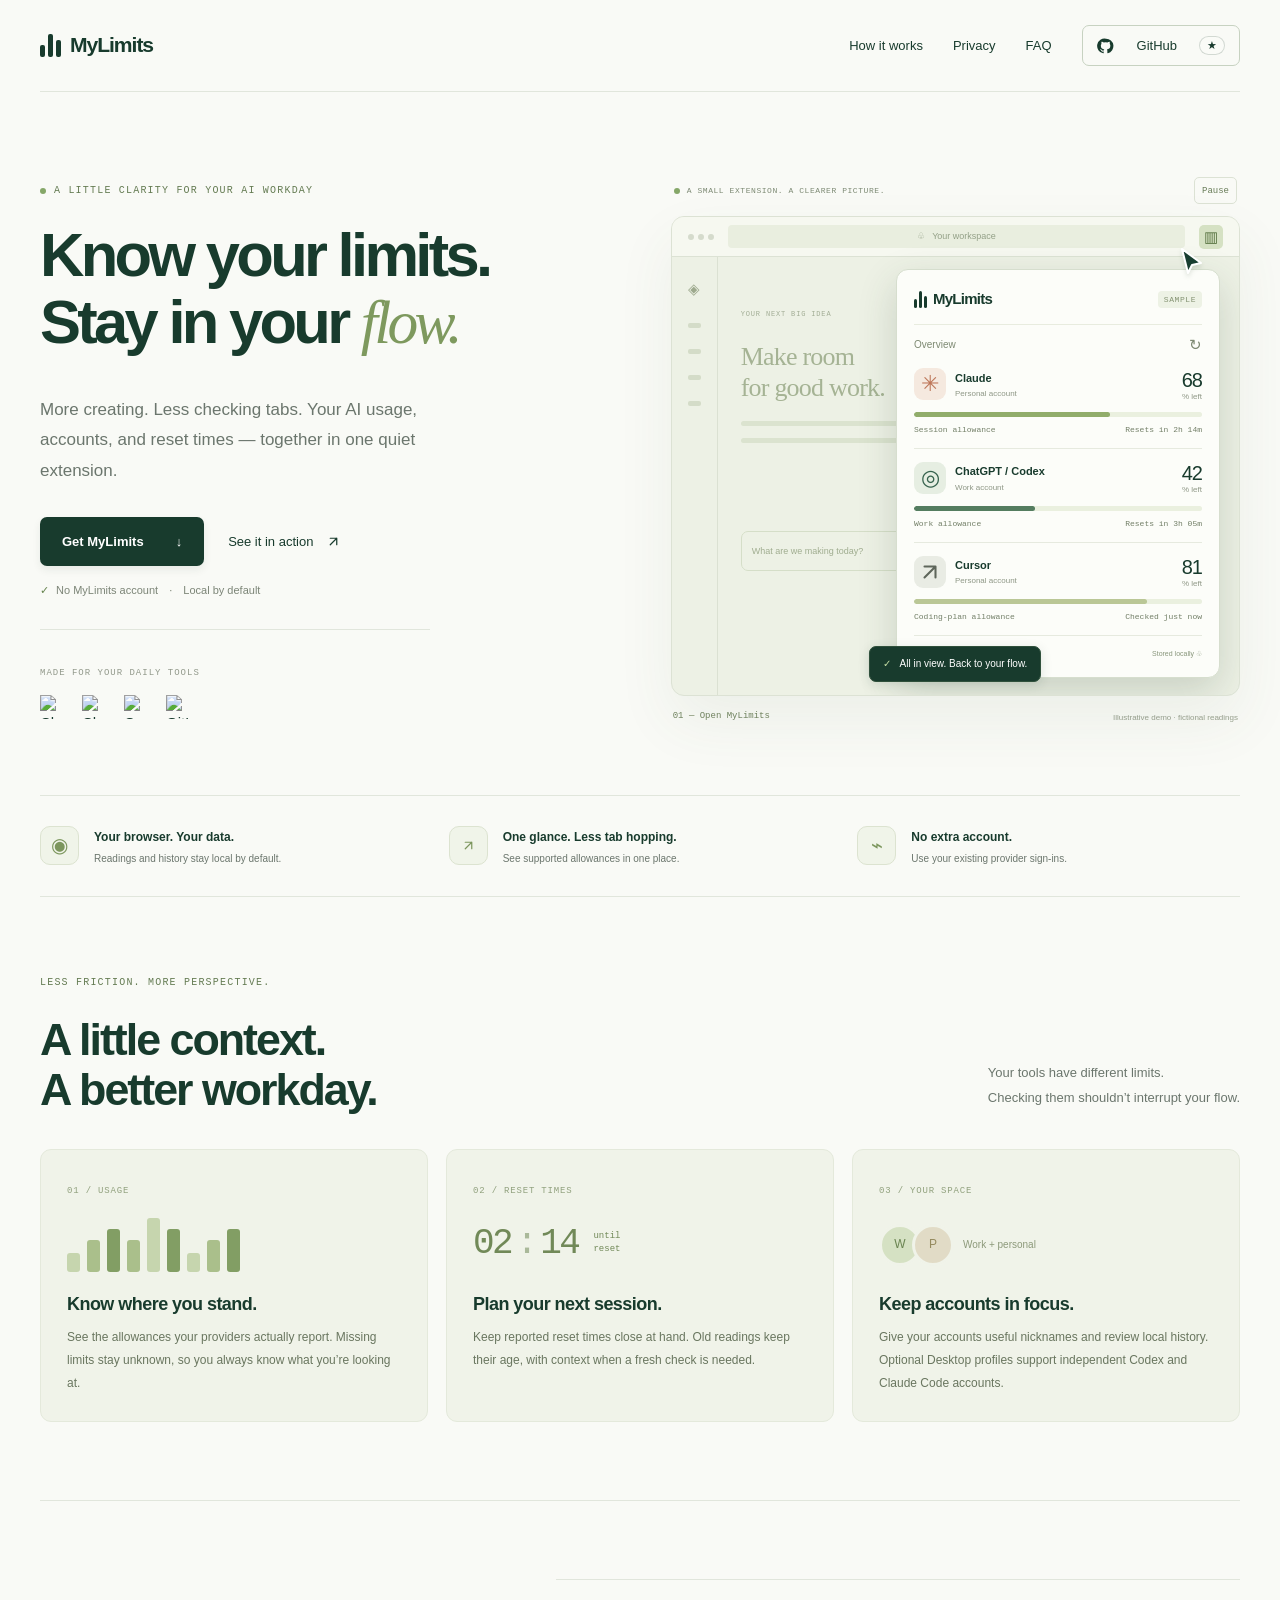
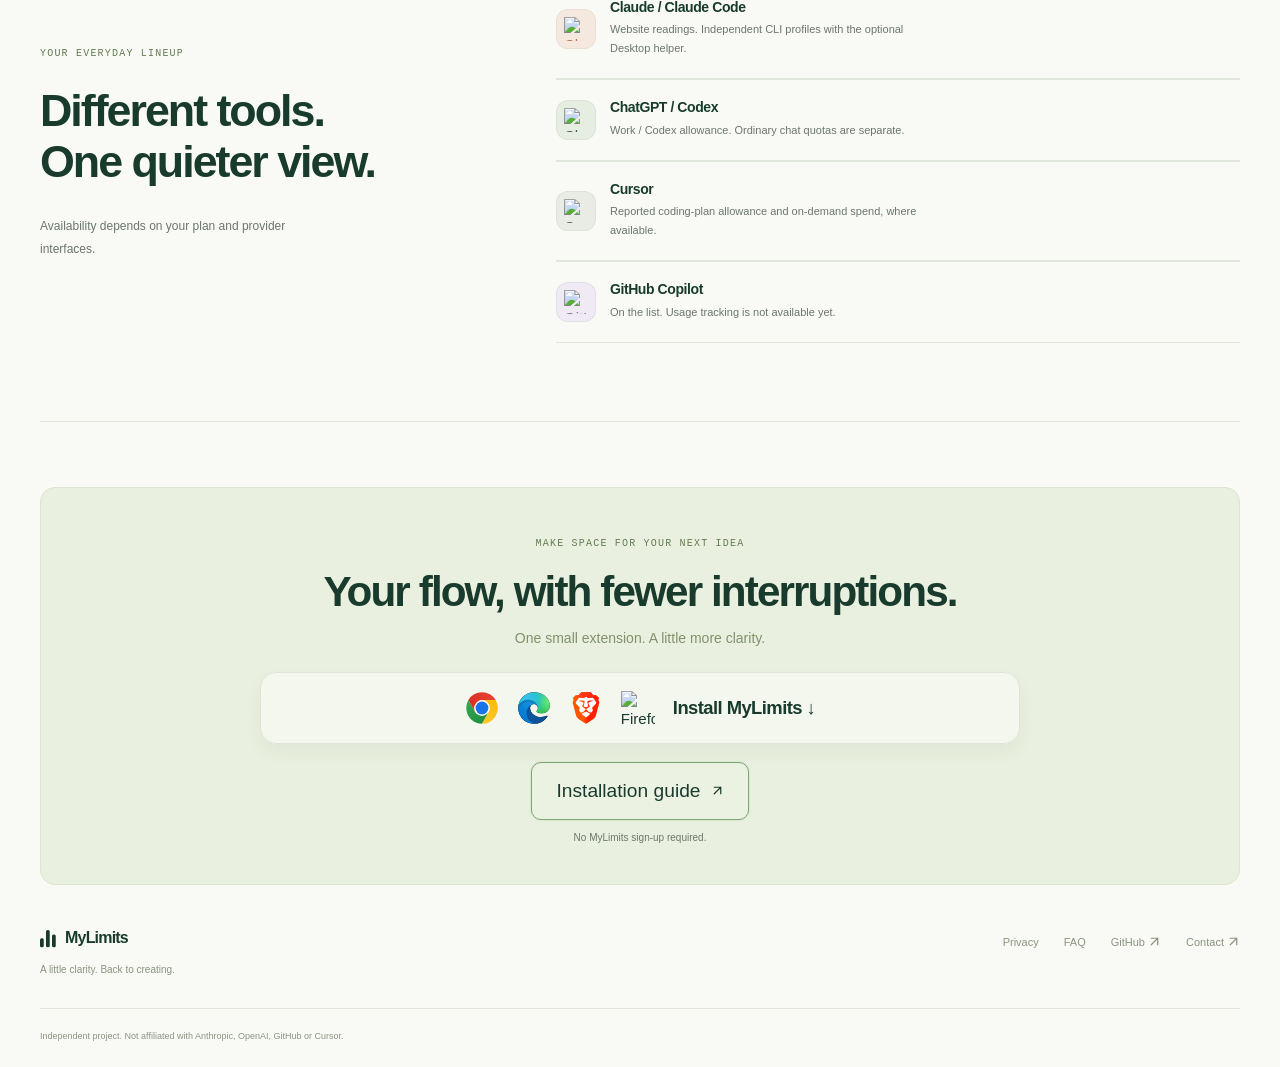
==== commit 9b718dc4: "finalize" ====
--- a/index.html
+++ b/index.html
@@ -8,10 +8,10 @@
 <body>
 <a class="skip" href="#main">Skip to content</a>
 <div class="wrap">
-<header class="header"><a class="brand" href="index.html" aria-label="MyLimits home"><span class="brand-mark" aria-hidden="true"><i></i><i></i><i></i></span>MyLimits<span class="beta">BETA</span></a><nav aria-label="Main navigation"><a href="how-it-works.html">How it works</a><a href="privacy.html">Privacy</a><a href="faq.html">FAQ</a><a class="nav-download" href="#install">Get the extension <span aria-hidden="true"><svg class="arrow-icon" viewBox="0 0 16 16" aria-hidden="true"><path d="M4 12L12 4M4 4h8v8"/></svg></span></a></nav></header>
+<header class="header"><a class="brand" href="index.html" aria-label="MyLimits home"><span class="brand-mark" aria-hidden="true"><i></i><i></i><i></i></span>MyLimits</a><nav aria-label="Main navigation"><a href="how-it-works.html">How it works</a><a href="privacy.html">Privacy</a><a href="faq.html">FAQ</a><a class="nav-download github-link" href="https://github.com/voiddev011/mylimits" target="_blank" rel="noreferrer" aria-label="MyLimits on GitHub"><svg class="github-icon" viewBox="0 0 24 24" aria-hidden="true"><path d="M12 2.2A9.8 9.8 0 0 0 8.2 21.7c.5.1.7-.2.7-.5v-1.8c-2.8.6-3.4-1.3-3.4-1.3-.5-1.2-1.1-1.6-1.1-1.6-.9-.6.1-.6.1-.6 1 .1 1.6 1.1 1.6 1.1.9 1.5 2.4 1.1 3 .9.1-.7.3-1.2.6-1.4-2.2-.2-4.6-1.1-4.6-4.8 0-1.1.4-2 .9-2.7-.1-.2-.4-1.3.1-2.6 0 0 .8-.3 2.8 1a9.7 9.7 0 0 1 5.1 0c2-1.3 2.8-1 2.8-1 .5 1.3.2 2.4.1 2.6.6.7.9 1.6.9 2.7 0 3.7-2.3 4.6-4.6 4.8.3.3.6.9.6 1.8v2.7c0 .3.2.7.7.5A9.8 9.8 0 0 0 12 2.2Z"/></svg><span class="github-label">GitHub</span><span class="github-stars" data-github-stars>★</span></a></nav></header>
 <main id="main">
 <section class="hero">
-<div class="hero-copy"><p class="eyebrow"><span class="status-dot"></span>A LITTLE CLARITY FOR YOUR AI WORKDAY</p><h1>Know your limits.<br>Stay in your <em>flow.</em></h1><p class="lead">More creating. Less checking tabs. Your AI usage, accounts, and reset times — together in one quiet extension.</p><div class="actions"><a class="button" href="#install">Get MyLimits <span aria-hidden="true">↓</span></a><a class="text-link" href="#demo">See it in action <span aria-hidden="true"><svg class="arrow-icon" viewBox="0 0 16 16" aria-hidden="true"><path d="M4 12L12 4M4 4h8v8"/></svg></span></a></div><p class="hero-note"><span aria-hidden="true">✓</span> No MyLimits account <span class="note-separator">·</span> Local by default</p><div class="provider-strip" aria-label="Beta integrations"><span>MADE FOR YOUR DAILY TOOLS</span><div><b>✳ Claude</b><b>◎ ChatGPT / Codex</b><b><svg class="arrow-icon" viewBox="0 0 16 16" aria-hidden="true"><path d="M4 12L12 4M4 4h8v8"/></svg> Cursor</b></div></div></div>
+<div class="hero-copy"><p class="eyebrow"><span class="status-dot"></span>A LITTLE CLARITY FOR YOUR AI WORKDAY</p><h1>Know your limits.<br>Stay in your <em>flow.</em></h1><p class="lead">More creating. Less checking tabs. Your AI usage, accounts, and reset times — together in one quiet extension.</p><div class="actions"><a class="button" href="#install">Get MyLimits <span aria-hidden="true">↓</span></a><a class="text-link" href="#demo">See it in action <span aria-hidden="true"><svg class="arrow-icon" viewBox="0 0 16 16" aria-hidden="true"><path d="M4 12L12 4M4 4h8v8"/></svg></span></a></div><p class="hero-note"><span aria-hidden="true">✓</span> No MyLimits account <span class="note-separator">·</span> Local by default</p><div class="provider-strip" aria-label="Supported tools"><span>MADE FOR YOUR DAILY TOOLS</span><div><img src="mylimits/public/providers/claude.svg" alt="Claude logo" aria-hidden="true"><img src="mylimits/public/providers/chatgpt.svg" alt="ChatGPT logo" aria-hidden="true"><img src="mylimits/public/providers/cursor.svg" alt="Cursor logo" aria-hidden="true"><img src="mylimits/public/providers/copilot.svg" alt="GitHub Copilot logo" aria-hidden="true"></div></div></div>
 <div class="demo" id="demo" data-demo>
 <div class="demo-topline"><span><span class="status-dot"></span> A SMALL EXTENSION. A CLEARER PICTURE.</span><button class="demo-toggle" type="button" aria-label="Pause demo animation">Pause</button></div>
 <div class="browser-scene">
@@ -26,7 +26,7 @@
 </section>
 <section class="principles" aria-label="Built around your privacy"><div><span class="principle-icon" aria-hidden="true">◉</span><div><strong>Your browser. Your data.</strong><p>Readings and history stay local by default.</p></div></div><div><span class="principle-icon" aria-hidden="true"><svg class="arrow-icon" viewBox="0 0 16 16" aria-hidden="true"><path d="M4 12L12 4M4 4h8v8"/></svg></span><div><strong>One glance. Less tab hopping.</strong><p>See supported allowances in one place.</p></div></div><div><span class="principle-icon" aria-hidden="true">⌁</span><div><strong>No extra account.</strong><p>Use your existing provider sign-ins.</p></div></div></section>
 <section class="section features"><div class="section-head"><div><p class="eyebrow">LESS FRICTION. MORE PERSPECTIVE.</p><h2>A little context.<br>A better workday.</h2></div><p>Your tools have different limits.<br>Checking them shouldn’t interrupt your flow.</p></div><div class="feature-grid"><article class="feature-card"><span class="feature-number">01 / USAGE</span><div class="mini-bars" aria-hidden="true"><i></i><i></i><i></i><i></i><i></i><i></i><i></i><i></i><i></i></div><h3>Know where you stand.</h3><p>See the allowances your providers actually report. Missing limits stay unknown, so you always know what you’re looking at.</p></article><article class="feature-card"><span class="feature-number">02 / RESET TIMES</span><div class="mini-timer" aria-hidden="true">02<span>:</span>14<span class="timer-unit">until reset</span></div><h3>Plan your next session.</h3><p>Keep reported reset times close at hand. Old readings keep their age, with context when a fresh check is needed.</p></article><article class="feature-card"><span class="feature-number">03 / YOUR SPACE</span><div class="mini-accounts" aria-hidden="true"><span>W</span><span>P</span><span>Work + personal</span></div><h3>Keep accounts in focus.</h3><p>Give your accounts useful nicknames and review local history. Optional Desktop profiles support independent Codex and Claude Code accounts.</p></article></div></section>
-<section class="section connection-section"><div><p class="eyebrow">YOUR EVERYDAY LINEUP</p><h2>Different tools.<br>One quieter view.</h2><p class="quiet">Beta integrations. Availability depends on your plan and provider interfaces.</p></div><div class="tools"><div class="tool"><span class="provider-icon claude" aria-hidden="true">✳</span><div><h3>Claude / Claude Code</h3><p>Website readings. Independent CLI profiles with the optional Desktop helper.</p></div><span class="tag">Beta</span></div><div class="tool"><span class="provider-icon openai" aria-hidden="true">◎</span><div><h3>ChatGPT / Codex</h3><p>Work / Codex allowance. Ordinary chat quotas are separate.</p></div><span class="tag">Beta</span></div><div class="tool"><span class="provider-icon cursor" aria-hidden="true"><svg class="arrow-icon" viewBox="0 0 16 16" aria-hidden="true"><path d="M4 12L12 4M4 4h8v8"/></svg></span><div><h3>Cursor</h3><p>Reported coding-plan allowance and on-demand spend, where available.</p></div><span class="tag">Beta</span></div><div class="tool"><span class="provider-icon copilot" aria-hidden="true">⌘</span><div><h3>GitHub Copilot</h3><p>On the list. Usage tracking is not available yet.</p></div><span class="tag">Coming soon</span></div></div></section>
-<section class="download-section" id="install" aria-labelledby="download-title"><div class="download-heading"><p class="eyebrow">MAKE SPACE FOR YOUR NEXT IDEA</p><h2 id="download-title">Your flow, with fewer interruptions.</h2><p>One small extension. A little more clarity.</p></div><div class="installs"><a class="install" data-store="chrome" aria-disabled="true"><span class="browser-symbol" aria-hidden="true">◉</span><span><strong>Chrome</strong><small>Coming soon</small></span><span aria-hidden="true">↓</span></a><a class="install" data-store="edge" aria-disabled="true"><span class="browser-symbol" aria-hidden="true">◔</span><span><strong>Edge</strong><small>Coming soon</small></span><span aria-hidden="true">↓</span></a><a class="install" data-store="firefox" aria-disabled="true"><span class="browser-symbol" aria-hidden="true">◕</span><span><strong>Firefox</strong><small>Coming soon</small></span><span aria-hidden="true">↓</span></a></div><div class="download-secondary"><a class="download-zip" data-download="beta" aria-disabled="true">Download beta ZIP <span aria-hidden="true"><svg class="arrow-icon" viewBox="0 0 16 16" aria-hidden="true"><path d="M4 12L12 4M4 4h8v8"/></svg></span><small>Link coming soon</small></a><span class="download-divider" aria-hidden="true"></span><a href="how-it-works.html#beta">Installation guide <svg class="arrow-icon" viewBox="0 0 16 16" aria-hidden="true"><path d="M4 12L12 4M4 4h8v8"/></svg></a></div><p class="download-note">Store listings and beta downloads are on their way. No MyLimits sign-up required.</p><noscript><p class="download-note">Download links require JavaScript once published.</p></noscript></section>
+<section class="section connection-section"><div><p class="eyebrow">YOUR EVERYDAY LINEUP</p><h2>Different tools.<br>One quieter view.</h2><p class="quiet">Availability depends on your plan and provider interfaces.</p></div><div class="tools"><div class="tool"><span class="provider-logo claude" aria-hidden="true"><img src="mylimits/public/providers/claude.svg" alt="Claude logo"></span><div><h3>Claude / Claude Code</h3><p>Website readings. Independent CLI profiles with the optional Desktop helper.</p></div></div><div class="tool"><span class="provider-logo openai" aria-hidden="true"><img src="mylimits/public/providers/chatgpt.svg" alt="ChatGPT logo"></span><div><h3>ChatGPT / Codex</h3><p>Work / Codex allowance. Ordinary chat quotas are separate.</p></div></div><div class="tool"><span class="provider-logo cursor" aria-hidden="true"><img src="mylimits/public/providers/cursor.svg" alt="Cursor logo"></span><div><h3>Cursor</h3><p>Reported coding-plan allowance and on-demand spend, where available.</p></div></div><div class="tool"><span class="provider-logo copilot" aria-hidden="true"><img src="mylimits/public/providers/copilot.svg" alt="GitHub Copilot logo"></span><div><h3>GitHub Copilot</h3><p>On the list. Usage tracking is not available yet.</p></div></div></div></section>
+<section class="download-section" id="install" aria-labelledby="download-title"><div class="download-heading"><p class="eyebrow">MAKE SPACE FOR YOUR NEXT IDEA</p><h2 id="download-title">Your flow, with fewer interruptions.</h2><p>One small extension. A little more clarity.</p></div><a class="single-install" href="https://github.com/voiddev011/mylimits/releases/tag/v3.4.0" target="_blank" rel="noreferrer" aria-label="Install MyLimits from the latest release"><span class="single-install-logos" aria-hidden="true"><img src="assets/browsers/chrome.svg" alt="Chrome logo"><img src="assets/browsers/edge.svg" alt="Edge logo"><img src="assets/browsers/brave.svg" alt="Brave logo"><img src="assets/browsers/firefox.svg" alt="Firefox logo"></span><span class="single-install-copy">Install MyLimits <span aria-hidden="true">↓</span></span></a><div class="guide-wrap"><a class="installation-guide" href="how-it-works.html#beta">Installation guide <svg class="arrow-icon" viewBox="0 0 16 16" aria-hidden="true"><path d="M4 12L12 4M4 4h8v8"/></svg></a></div><p class="download-note">No MyLimits sign-up required.</p><noscript><p class="download-note">Download links require JavaScript once published.</p></noscript></section>
 </main><footer class="footer"><div><a class="brand" href="index.html"><span class="brand-mark" aria-hidden="true"><i></i><i></i><i></i></span>MyLimits</a><p>A little clarity. Back to creating.</p></div><div class="footer-links"><a href="privacy.html">Privacy</a><a href="faq.html">FAQ</a><a href="https://github.com/voiddev011/mylimits">GitHub <svg class="arrow-icon" viewBox="0 0 16 16" aria-hidden="true"><path d="M4 12L12 4M4 4h8v8"/></svg></a><a href="https://github.com/voiddev011/mylimits/issues">Contact <svg class="arrow-icon" viewBox="0 0 16 16" aria-hidden="true"><path d="M4 12L12 4M4 4h8v8"/></svg></a></div><p class="disclaimer">Independent project. Not affiliated with Anthropic, OpenAI, GitHub or Cursor.</p></footer>
 </div></body></html>
--- a/assets/styles.css
+++ b/assets/styles.css
@@ -1,6 +1,6 @@
 @charset "UTF-8";
 :root{color-scheme:light;--bg:#f9faf6;--surface:#fff;--ink:#183b2d;--muted:#6b766d;--line:#e1e6dc;--accent:#265c3f;--wash:#edf2e6;--bar:#8fb16e;--shadow:0 24px 70px #243b2520}
-*{box-sizing:border-box}html{scroll-behavior:smooth;scroll-padding-top:28px}body{margin:0;background:var(--bg);color:var(--ink);font:15px/1.65 -apple-system,BlinkMacSystemFont,"Segoe UI",sans-serif}::selection{background:#d7e8ba}a{color:inherit;text-underline-offset:4px}a:hover{color:#598141}a:focus-visible,button:focus-visible,summary:focus-visible{outline:3px solid #639849;outline-offset:5px}button{font:inherit}p{margin:0 0 1.2em}h1,h2,h3{line-height:1.12;letter-spacing:-.045em;margin:0 0 .65em}h1{font-size:clamp(2.8rem,4.8vw,4.8rem);font-weight:550}h2{font-size:clamp(2rem,3.5vw,3.2rem);font-weight:550}h3{font-size:1.2rem;font-weight:600;letter-spacing:-.03em}small,.small{font-size:.8rem}.wrap{width:min(1200px,calc(100% - 80px));margin:auto}.skip{position:absolute;top:-100px;left:20px;z-index:20;padding:10px;background:var(--surface)}.skip:focus{top:10px}.header{display:flex;justify-content:space-between;align-items:center;gap:24px;padding:25px 0;border-bottom:1px solid var(--line)}.brand{text-decoration:none;font-weight:700;font-size:1.32rem;letter-spacing:-.05em;display:inline-flex;align-items:center;gap:9px}.brand-mark{display:inline-flex;align-items:end;gap:3px;height:23px;flex-shrink:0}.brand-mark i{width:5px;background:currentColor;border-radius:2px;height:12px}.brand-mark i:nth-child(2){height:23px}.brand-mark i:nth-child(3){height:17px}.beta{font:500 9px/1 ui-monospace,monospace;letter-spacing:.08em;border:1px solid #cfdbbd;padding:5px 6px;border-radius:4px;margin-left:4px;color:#6b7e59}nav{display:flex;gap:30px;font-size:13px;align-items:center;flex-wrap:wrap}nav a{text-decoration:none}nav a[aria-current=page]{text-decoration:underline;text-decoration-thickness:2px}.nav-download{border:1px solid #c7d2c1;border-radius:7px;padding:9px 15px}.nav-download span{margin-left:12px}.hero{display:grid;grid-template-columns:1.02fr 1fr;align-items:center;gap:50px;padding:85px 0 70px}.eyebrow{font:500 10px/1.6 ui-monospace,Consolas,monospace;letter-spacing:.12em;color:#647b52;margin-bottom:23px}.hero .eyebrow{display:flex;gap:8px;align-items:center}.status-dot{display:inline-block;width:6px;height:6px;border-radius:50%;background:#85a768;flex-shrink:0}.hero h1{letter-spacing:-.06em;line-height:1.08}.hero h1 em{font-family:Georgia,serif;font-weight:400;color:#7e995e}.lead{font-size:17px;color:var(--muted);max-width:410px;line-height:1.8}.actions{display:flex;gap:24px;align-items:center;flex-wrap:wrap;margin:30px 0 15px}.button{background:var(--ink);color:#fff;padding:14px 22px;border-radius:7px;font-size:13px;font-weight:550;text-decoration:none;display:inline-flex;align-items:center;gap:32px;box-shadow:0 4px 8px #183b2d13;transition:transform .2s,background .2s}.button:hover{background:#2c563d;color:#fff;transform:translateY(-2px)}.text-link{font-size:13px;text-decoration:none}.text-link span{margin-left:10px}.hero-note{font-size:11px;color:#7c8577}.hero-note>span:first-child{color:#65834d;margin-right:4px}.note-separator{margin:0 8px}.provider-strip{padding-top:28px;margin-top:30px;border-top:1px solid var(--line);max-width:390px}.provider-strip>span{font:9px ui-monospace,monospace;letter-spacing:.11em;color:#92998b}.provider-strip>div{display:flex;gap:23px;margin-top:12px;flex-wrap:wrap}.provider-strip b{font-size:13px;font-weight:600;color:#687060}.quiet{color:var(--muted);font-size:13px}
+*{box-sizing:border-box}html{scroll-behavior:smooth;scroll-padding-top:28px}body{margin:0;background:var(--bg);color:var(--ink);font:15px/1.65 -apple-system,BlinkMacSystemFont,"Segoe UI",sans-serif}::selection{background:#d7e8ba}a{color:inherit;text-underline-offset:4px}a:hover{color:#598141}a:focus-visible,button:focus-visible,summary:focus-visible{outline:3px solid #639849;outline-offset:5px}button{font:inherit}p{margin:0 0 1.2em}h1,h2,h3{line-height:1.12;letter-spacing:-.045em;margin:0 0 .65em}h1{font-size:clamp(2.8rem,4.8vw,4.8rem);font-weight:550}h2{font-size:clamp(2rem,3.5vw,3.2rem);font-weight:550}h3{font-size:1.2rem;font-weight:600;letter-spacing:-.03em}small,.small{font-size:.8rem}.wrap{width:min(1200px,calc(100% - 80px));margin:auto}.skip{position:absolute;top:-100px;left:20px;z-index:20;padding:10px;background:var(--surface)}.skip:focus{top:10px}.header{display:flex;justify-content:space-between;align-items:center;gap:24px;padding:25px 0;border-bottom:1px solid var(--line)}.brand{text-decoration:none;font-weight:700;font-size:1.32rem;letter-spacing:-.05em;display:inline-flex;align-items:center;gap:9px}.brand-mark{display:inline-flex;align-items:end;gap:3px;height:23px;flex-shrink:0}.brand-mark i{width:5px;background:currentColor;border-radius:2px;height:12px}.brand-mark i:nth-child(2){height:23px}.brand-mark i:nth-child(3){height:17px}.beta{font:500 9px/1 ui-monospace,monospace;letter-spacing:.08em;border:1px solid #cfdbbd;padding:5px 6px;border-radius:4px;margin-left:4px;color:#6b7e59}nav{display:flex;gap:30px;font-size:13px;align-items:center;flex-wrap:wrap}nav a{text-decoration:none}nav a[aria-current=page]{text-decoration:underline;text-decoration-thickness:2px}.nav-download{border:1px solid #c7d2c1;border-radius:7px;padding:9px 15px}.nav-download span{margin-left:12px}.github-link{display:inline-flex;align-items:center;gap:10px;padding:9px 14px;text-decoration:none}.github-icon{width:18px;height:18px;display:block;fill:currentColor}.github-label{font-size:13px}.github-stars{display:inline-flex;align-items:center;justify-content:center;min-width:2.2em;padding:2px 7px;border:1px solid rgba(53,82,61,.2);border-radius:999px;font-size:11px;line-height:1.2;background:rgba(255,255,255,.18)}.hero{display:grid;grid-template-columns:1.02fr 1fr;align-items:center;gap:50px;padding:85px 0 70px}.eyebrow{font:500 10px/1.6 ui-monospace,Consolas,monospace;letter-spacing:.12em;color:#647b52;margin-bottom:23px}.hero .eyebrow{display:flex;gap:8px;align-items:center}.status-dot{display:inline-block;width:6px;height:6px;border-radius:50%;background:#85a768;flex-shrink:0}.hero h1{letter-spacing:-.06em;line-height:1.08}.hero h1 em{font-family:Georgia,serif;font-weight:400;color:#7e995e}.lead{font-size:17px;color:var(--muted);max-width:410px;line-height:1.8}.actions{display:flex;gap:24px;align-items:center;flex-wrap:wrap;margin:30px 0 15px}.button{background:var(--ink);color:#fff;padding:14px 22px;border-radius:7px;font-size:13px;font-weight:550;text-decoration:none;display:inline-flex;align-items:center;gap:32px;box-shadow:0 4px 8px #183b2d13;transition:transform .2s,background .2s}.button:hover{background:#2c563d;color:#fff;transform:translateY(-2px)}.text-link{font-size:13px;text-decoration:none}.text-link span{margin-left:10px}.hero-note{font-size:11px;color:#7c8577}.hero-note>span:first-child{color:#65834d;margin-right:4px}.note-separator{margin:0 8px}.provider-strip{padding-top:28px;margin-top:30px;border-top:1px solid var(--line);max-width:390px}.provider-strip>span{font:9px ui-monospace,monospace;letter-spacing:.11em;color:#92998b}.provider-strip>div{display:flex;gap:18px;margin-top:12px;flex-wrap:wrap;align-items:center}.provider-strip img{display:block;width:24px;height:24px;object-fit:contain;filter:brightness(.99)}.provider-strip b{font-size:13px;font-weight:600;color:#687060}.provider-logo{display:inline-flex;width:40px;height:40px;border-radius:12px;align-items:center;justify-content:center;overflow:hidden;flex-shrink:0;box-shadow:inset 0 0 0 1px rgba(32,54,41,.06)}.provider-logo img{display:block;width:24px;height:24px;object-fit:contain}.provider-logo.claude{background:#f5e9df}.provider-logo.openai{background:#e6eee2}.provider-logo.cursor{background:#e9ece4}.provider-logo.copilot{background:#efeaf4}.tool{display:flex;align-items:center;gap:18px;padding:18px 0;border-bottom:1px solid var(--line)}.tool>div{flex:1}.tool h3{margin:0 0 4px;font-size:clamp(1.1rem,1.5vw,1.4rem)}.tool p{margin:0;color:var(--muted);font-size:13px}.quiet{color:var(--muted);font-size:13px}.download-section{padding:38px 0 0}.single-install{display:flex;align-items:center;justify-content:center;gap:18px;max-width:760px;margin:22px auto 18px;padding:18px 22px;border:1px solid #dfe4d8;border-radius:16px;background:rgba(255,255,255,.42);box-shadow:0 8px 18px rgba(32,54,41,.05);text-decoration:none;color:var(--ink)}.single-install-logos{display:flex;align-items:center;justify-content:center;gap:18px;flex-wrap:wrap}.single-install-logos img{display:block;width:34px;height:34px;object-fit:contain}.single-install-copy{font-size:1.15rem;letter-spacing:-.03em;font-weight:600}.guide-wrap{display:flex;justify-content:center}.installation-guide{display:inline-flex;align-items:center;justify-content:center;gap:10px;padding:12px 24px;border:1px solid #7da772;border-radius:10px;background:rgba(255,255,255,.1);font-size:1.2rem;font-weight:500;text-decoration:none;color:var(--ink);box-shadow:0 0 0 1px rgba(125,167,114,.12)}.download-section .download-note{margin-top:10px;text-align:center;color:var(--muted)}
 /* Self-contained browser illustration. Its timeline is driven by demo.js. */
 .demo{min-width:0;--demo-delay:0ms;position:relative}.demo-topline{display:flex;align-items:center;justify-content:space-between;gap:8px;margin:0 3px 12px;font:8px ui-monospace,monospace;letter-spacing:.07em;color:#7c8973}.demo-topline>span{display:flex;gap:7px;align-items:center}.demo-toggle{border:1px solid #dce2d4;border-radius:50%;background:transparent;color:#687c58;width:27px;height:27px;cursor:pointer;font-size:10px}.browser-scene{height:455px;position:relative;border:1px solid #dce2d4;border-radius:13px;background:#edf1e5;box-shadow:0 25px 60px #47613c12;overflow:hidden}.browser-toolbar{height:40px;background:#f6f8f0;display:flex;align-items:center;gap:14px;padding:0 16px;border-bottom:1px solid #dce2d4}.window-dots{display:flex;gap:4px}.window-dots i{width:6px;height:6px;background:#d5dbcc;border-radius:50%}.address-bar{background:#e9eedf;border-radius:4px;text-align:center;font-size:9px;color:#93a087;flex:1;line-height:23px}.address-bar span{margin-right:5px}.extension-icon{width:24px;height:24px;border-radius:5px;background:#d5e1c3;text-align:center;line-height:24px;color:#56723f}.workspace{display:flex;height:calc(100% - 40px)}.workspace-sidebar{width:46px;border-right:1px solid #dbe1d2;display:flex;align-items:center;flex-direction:column;gap:21px;padding:20px 0;color:#9da98d}.workspace-sidebar i{width:13px;height:5px;border-radius:2px;background:#d4dcc8}.workspace-content{padding:42px 23px;width:calc(100% - 46px)}.workspace-label{font:7px ui-monospace,monospace;letter-spacing:.12em;color:#a2ad95}.workspace-content h3{font:normal 26px/1.2 Georgia,serif;color:#a5b394;margin:17px 0}.fake-line{height:5px;background:#dbe3cf;border-radius:4px;width:70%;margin-top:12px}.fake-line.short{width:45%}.workspace-prompt{border:1px solid #d5dec8;border-radius:7px;padding:12px 10px;color:#a0ad90;font-size:9px;margin-top:88px;display:flex;justify-content:space-between}.extension-popup{position:absolute;right:19px;top:52px;width:324px;border:1px solid #d6dece;border-radius:12px;background:#fcfdf9;padding:17px;box-shadow:0 14px 38px #314a3330;transform-origin:top right;animation:popup 12s linear infinite paused;animation-delay:var(--demo-delay)}.popup-heading{display:flex;align-items:center;justify-content:space-between;border-bottom:1px solid #e8ecdf;padding-bottom:12px}.popup-heading .brand{font-size:15px;gap:6px}.popup-heading .brand-mark{height:17px;gap:2px}.popup-heading .brand-mark i{width:3px;height:9px}.popup-heading .brand-mark i:nth-child(2){height:17px}.popup-heading .brand-mark i:nth-child(3){height:12px}.sample-badge{font:8px ui-monospace,monospace;letter-spacing:.07em;background:#edf2e5;color:#839271;border-radius:4px;padding:4px 6px}.popup-subhead{display:flex;justify-content:space-between;font-size:10px;margin:12px 0 2px;color:#7e8a73}.refresh-icon{display:inline-block;font-size:15px;line-height:1;animation:refresh 12s linear infinite paused;animation-delay:var(--demo-delay)}.account-card{border-bottom:1px solid #e6eadf;padding:12px 0}.account-heading{display:flex;align-items:center;gap:9px}.provider-icon{display:inline-flex;width:32px;height:32px;border-radius:9px;align-items:center;justify-content:center;font-size:22px;flex-shrink:0}.claude{color:#bd7658;background:#f5e9df}.openai{color:#37634e;background:#e6eee2}.cursor{color:#5e665b;background:#e9ece4}.copilot{color:#7e7a98;background:#eeeaf3}.account-heading strong{font-size:11px;display:block;font-weight:600}.account-heading small{font-size:8px;color:#8e9786;display:block}.remaining{margin-left:auto;font-size:20px;letter-spacing:-.05em;line-height:1.2;text-align:right}.remaining small{font-size:8px;letter-spacing:0}.meter-track{height:5px;background:#eaf0df;border-radius:5px;margin:11px 0 7px;overflow:hidden}.meter-fill{height:100%;width:var(--fill);background:#91ad6b;border-radius:5px;animation:meter 12s ease infinite paused;animation-delay:var(--demo-delay)}.account-card:nth-of-type(4) .meter-fill{background:#547d60}.account-card:nth-of-type(5) .meter-fill{background:#bac796}.meter-meta{font:8px/1.5 ui-monospace,monospace;color:#89927e;display:flex;justify-content:space-between;gap:8px}.popup-footer{display:flex;justify-content:space-between;gap:8px;padding-top:12px;font-size:7px;color:#88967b}.popup-footer .status-dot{width:4px;height:4px;margin-right:3px}.demo-cursor{position:absolute;right:34px;top:30px;filter:drop-shadow(0 3px 2px #19351b20);animation:cursor 12s ease infinite paused;animation-delay:var(--demo-delay)}.demo-toast{position:absolute;bottom:13px;left:50%;transform:translateX(-50%);white-space:nowrap;font-size:10px;background:#183b2d;color:#fff;border:1px solid #2f503b;border-radius:7px;padding:9px 13px;box-shadow:0 3px 12px #183b2d22;animation:toast 12s ease infinite paused;animation-delay:var(--demo-delay)}.demo-toast span{color:#c5dea4;margin-right:6px}.demo-caption{display:flex;justify-content:space-between;gap:8px;margin:15px 2px 0;font-size:8px;color:#98a08e}.demo-step{color:#71835f;font:9px ui-monospace,monospace}
 @keyframes popup{0%,4%{opacity:.4;transform:translateY(-5px) scale(.96)}10%,93%{opacity:1;transform:translateY(0) scale(1)}100%{opacity:.4;transform:translateY(-5px) scale(.96)}}@keyframes meter{0%,8%{transform:scaleX(.05);transform-origin:left}20%,52%{transform:scaleX(1);transform-origin:left}57%{opacity:.3}63%,100%{transform:scaleX(1);opacity:1;transform-origin:left}}@keyframes refresh{0%,49%{transform:rotate(0)}65%,100%{transform:rotate(360deg)}}@keyframes cursor{0%,4%{transform:translate(0,0);opacity:1}12%,36%{transform:translate(-110px,150px);opacity:0}46%,57%{transform:translate(-3px,72px);opacity:1}66%,100%{transform:translate(-80px,270px);opacity:0}}@keyframes toast{0%,73%{opacity:0;translate:0 6px}79%,92%{opacity:1;translate:0 0}98%,100%{opacity:0;translate:0 6px}}
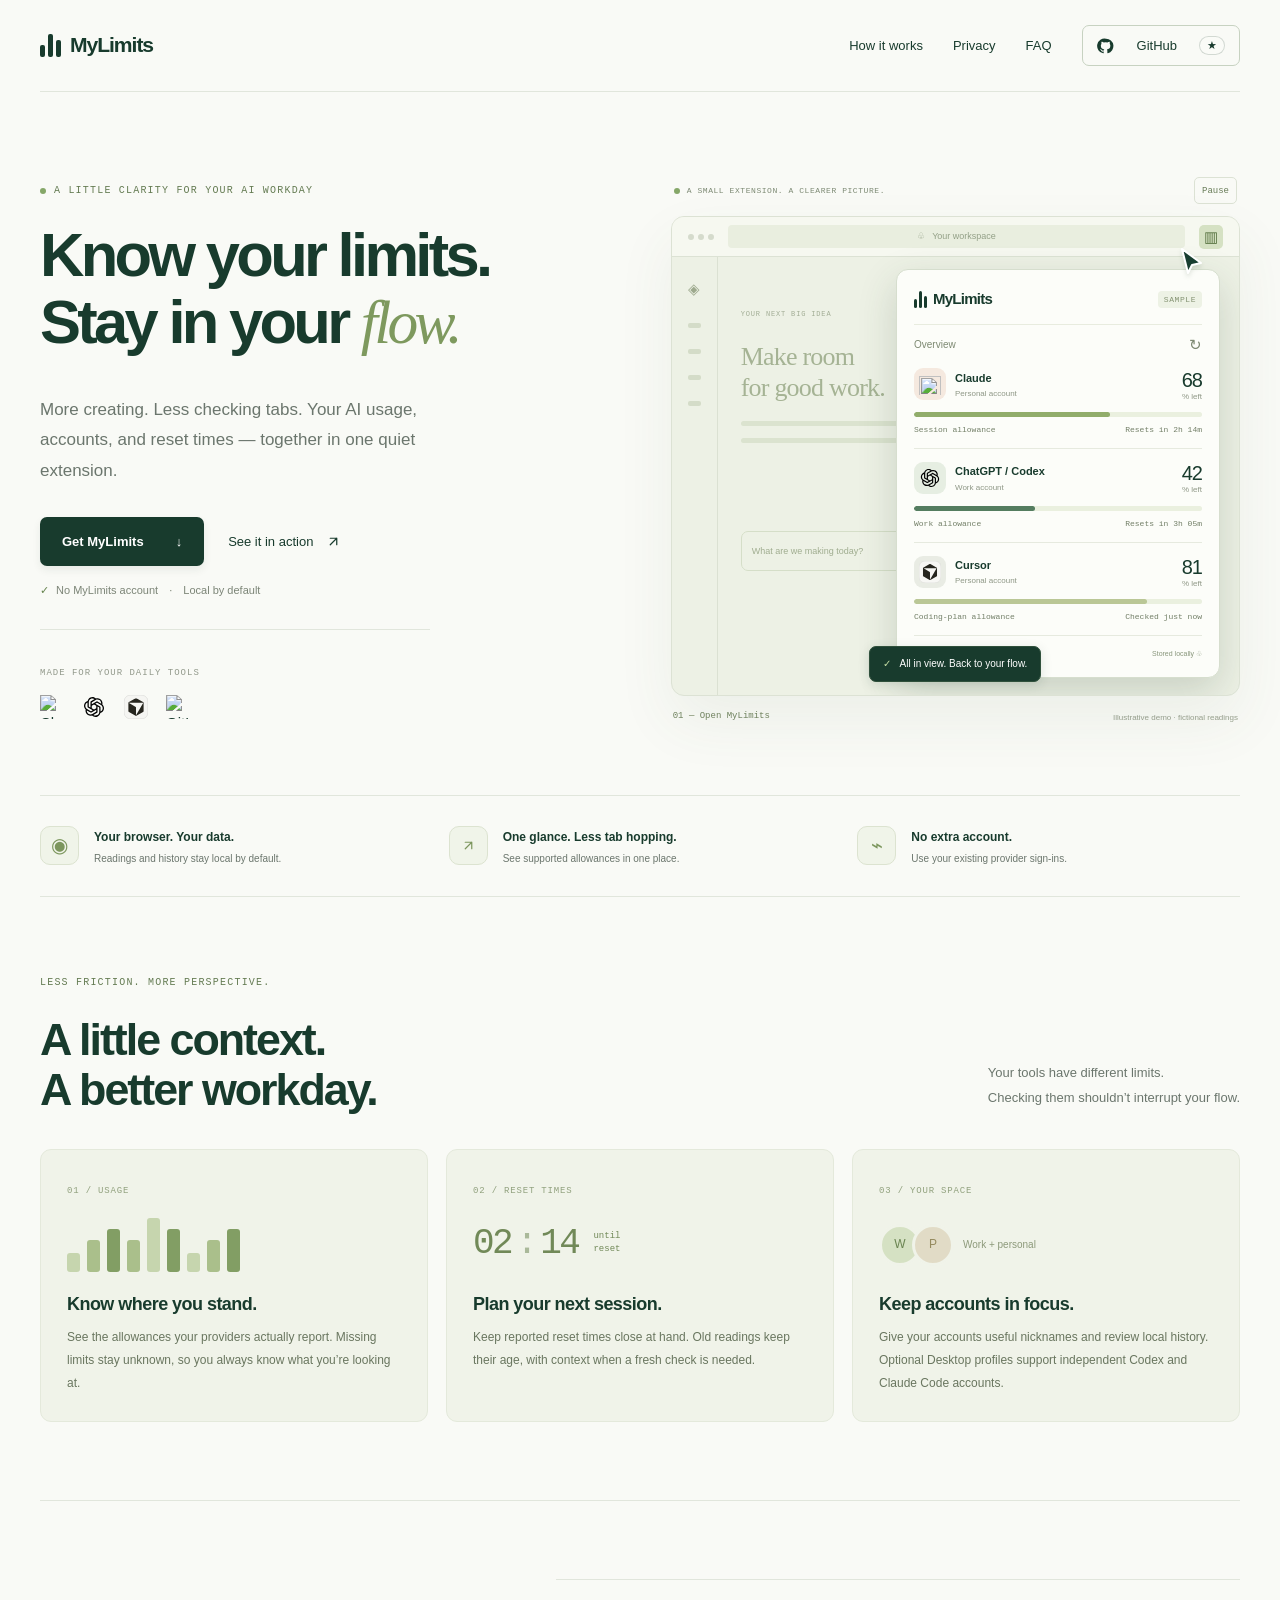
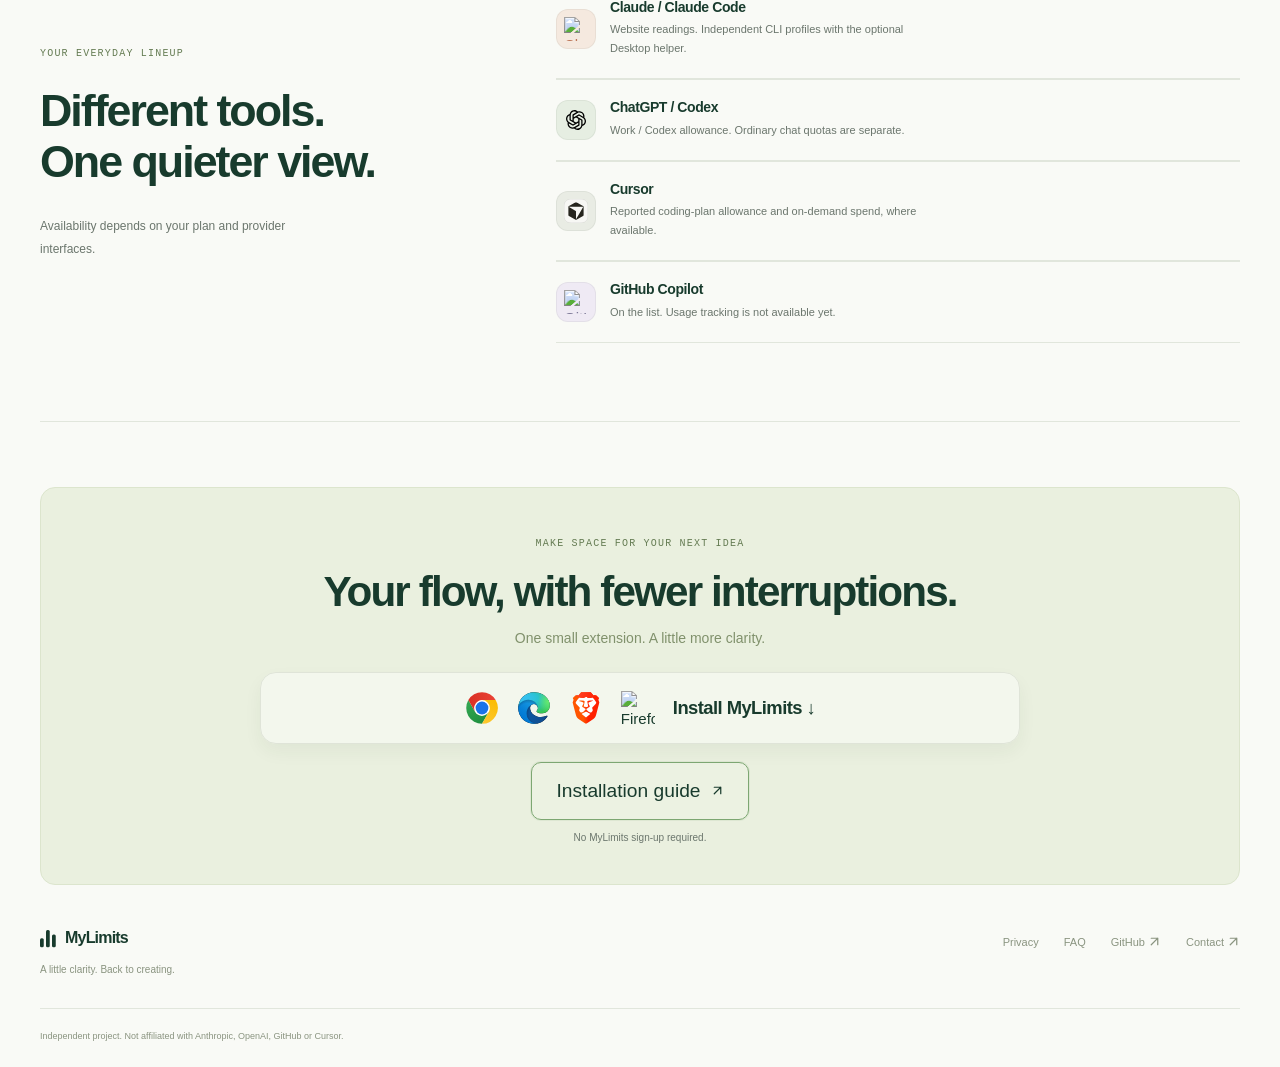
==== commit 94ef44c0: "final" ====
--- a/index.html
+++ b/index.html
@@ -11,13 +11,13 @@
 <header class="header"><a class="brand" href="index.html" aria-label="MyLimits home"><span class="brand-mark" aria-hidden="true"><i></i><i></i><i></i></span>MyLimits</a><nav aria-label="Main navigation"><a href="how-it-works.html">How it works</a><a href="privacy.html">Privacy</a><a href="faq.html">FAQ</a><a class="nav-download github-link" href="https://github.com/voiddev011/mylimits" target="_blank" rel="noreferrer" aria-label="MyLimits on GitHub"><svg class="github-icon" viewBox="0 0 24 24" aria-hidden="true"><path d="M12 2.2A9.8 9.8 0 0 0 8.2 21.7c.5.1.7-.2.7-.5v-1.8c-2.8.6-3.4-1.3-3.4-1.3-.5-1.2-1.1-1.6-1.1-1.6-.9-.6.1-.6.1-.6 1 .1 1.6 1.1 1.6 1.1.9 1.5 2.4 1.1 3 .9.1-.7.3-1.2.6-1.4-2.2-.2-4.6-1.1-4.6-4.8 0-1.1.4-2 .9-2.7-.1-.2-.4-1.3.1-2.6 0 0 .8-.3 2.8 1a9.7 9.7 0 0 1 5.1 0c2-1.3 2.8-1 2.8-1 .5 1.3.2 2.4.1 2.6.6.7.9 1.6.9 2.7 0 3.7-2.3 4.6-4.6 4.8.3.3.6.9.6 1.8v2.7c0 .3.2.7.7.5A9.8 9.8 0 0 0 12 2.2Z"/></svg><span class="github-label">GitHub</span><span class="github-stars" data-github-stars>★</span></a></nav></header>
 <main id="main">
 <section class="hero">
-<div class="hero-copy"><p class="eyebrow"><span class="status-dot"></span>A LITTLE CLARITY FOR YOUR AI WORKDAY</p><h1>Know your limits.<br>Stay in your <em>flow.</em></h1><p class="lead">More creating. Less checking tabs. Your AI usage, accounts, and reset times — together in one quiet extension.</p><div class="actions"><a class="button" href="#install">Get MyLimits <span aria-hidden="true">↓</span></a><a class="text-link" href="#demo">See it in action <span aria-hidden="true"><svg class="arrow-icon" viewBox="0 0 16 16" aria-hidden="true"><path d="M4 12L12 4M4 4h8v8"/></svg></span></a></div><p class="hero-note"><span aria-hidden="true">✓</span> No MyLimits account <span class="note-separator">·</span> Local by default</p><div class="provider-strip" aria-label="Supported tools"><span>MADE FOR YOUR DAILY TOOLS</span><div><img src="mylimits/public/providers/claude.svg" alt="Claude logo" aria-hidden="true"><img src="mylimits/public/providers/chatgpt.svg" alt="ChatGPT logo" aria-hidden="true"><img src="mylimits/public/providers/cursor.svg" alt="Cursor logo" aria-hidden="true"><img src="mylimits/public/providers/copilot.svg" alt="GitHub Copilot logo" aria-hidden="true"></div></div></div>
+<div class="hero-copy"><p class="eyebrow"><span class="status-dot"></span>A LITTLE CLARITY FOR YOUR AI WORKDAY</p><h1>Know your limits.<br>Stay in your <em>flow.</em></h1><p class="lead">More creating. Less checking tabs. Your AI usage, accounts, and reset times — together in one quiet extension.</p><div class="actions"><a class="button" href="#install">Get MyLimits <span aria-hidden="true">↓</span></a><a class="text-link" href="#demo">See it in action <span aria-hidden="true"><svg class="arrow-icon" viewBox="0 0 16 16" aria-hidden="true"><path d="M4 12L12 4M4 4h8v8"/></svg></span></a></div><p class="hero-note"><span aria-hidden="true">✓</span> No MyLimits account <span class="note-separator">·</span> Local by default</p><div class="provider-strip" aria-label="Supported tools"><span>MADE FOR YOUR DAILY TOOLS</span><div><img src="assets/providers/claude.svg" alt="Claude logo" aria-hidden="true"><img src="assets/providers/chatgpt.svg" alt="ChatGPT logo" aria-hidden="true"><img src="assets/providers/cursor.svg" alt="Cursor logo" aria-hidden="true"><img src="assets/providers/copilot.svg" alt="GitHub Copilot logo" aria-hidden="true"></div></div></div>
 <div class="demo" id="demo" data-demo>
 <div class="demo-topline"><span><span class="status-dot"></span> A SMALL EXTENSION. A CLEARER PICTURE.</span><button class="demo-toggle" type="button" aria-label="Pause demo animation">Pause</button></div>
 <div class="browser-scene">
 <div class="browser-toolbar"><div class="window-dots" aria-hidden="true"><i></i><i></i><i></i></div><div class="address-bar"><span aria-hidden="true">♧</span> Your workspace</div><span class="extension-icon" aria-hidden="true">▥</span></div>
 <div class="workspace" aria-hidden="true"><div class="workspace-sidebar"><span>◈</span><i></i><i></i><i></i><i></i></div><div class="workspace-content"><span class="workspace-label">YOUR NEXT BIG IDEA</span><h3>Make room<br>for good work.</h3><div class="fake-line"></div><div class="fake-line short"></div><div class="workspace-prompt">What are we making today? <span>↑</span></div></div></div>
-<div class="extension-popup" aria-label="Illustrative MyLimits extension with sample usage data"><div class="popup-heading"><span class="brand"><span class="brand-mark" aria-hidden="true"><i></i><i></i><i></i></span>MyLimits</span><span class="sample-badge">SAMPLE</span></div><div class="popup-subhead"><span>Overview</span><span class="refresh-icon" aria-hidden="true">↻</span></div><div class="account-card"><div class="account-heading"><span class="provider-icon claude" aria-hidden="true">✳</span><div><strong>Claude</strong><small>Personal account</small></div><span class="remaining">68<small>% left</small></span></div><div class="meter-track"><div class="meter-fill" style="--fill:68%"></div></div><div class="meter-meta"><span>Session allowance</span><span>Resets in 2h 14m</span></div></div><div class="account-card"><div class="account-heading"><span class="provider-icon openai" aria-hidden="true">◎</span><div><strong>ChatGPT / Codex</strong><small>Work account</small></div><span class="remaining">42<small>% left</small></span></div><div class="meter-track"><div class="meter-fill" style="--fill:42%"></div></div><div class="meter-meta"><span>Work allowance</span><span>Resets in 3h 05m</span></div></div><div class="account-card"><div class="account-heading"><span class="provider-icon cursor" aria-hidden="true"><svg class="arrow-icon" viewBox="0 0 16 16" aria-hidden="true"><path d="M4 12L12 4M4 4h8v8"/></svg></span><div><strong>Cursor</strong><small>Personal account</small></div><span class="remaining">81<small>% left</small></span></div><div class="meter-track"><div class="meter-fill" style="--fill:81%"></div></div><div class="meter-meta"><span>Coding-plan allowance</span><span>Checked just now</span></div></div><div class="popup-footer"><span><span class="status-dot"></span> <span data-demo-status>Readings up to date</span></span><span>Stored locally ♧</span></div></div>
+<div class="extension-popup" aria-label="Illustrative MyLimits extension with sample usage data"><div class="popup-heading"><span class="brand"><span class="brand-mark" aria-hidden="true"><i></i><i></i><i></i></span>MyLimits</span><span class="sample-badge">SAMPLE</span></div><div class="popup-subhead"><span>Overview</span><span class="refresh-icon" aria-hidden="true">↻</span></div><div class="account-card"><div class="account-heading"><span class="provider-icon claude" aria-hidden="true"><img src="assets/providers/claude.svg" width="22" height="22" alt=""></span><div><strong>Claude</strong><small>Personal account</small></div><span class="remaining">68<small>% left</small></span></div><div class="meter-track"><div class="meter-fill" style="--fill:68%"></div></div><div class="meter-meta"><span>Session allowance</span><span>Resets in 2h 14m</span></div></div><div class="account-card"><div class="account-heading"><span class="provider-icon openai" aria-hidden="true"><img src="assets/providers/chatgpt.svg" width="22" height="22" alt=""></span><div><strong>ChatGPT / Codex</strong><small>Work account</small></div><span class="remaining">42<small>% left</small></span></div><div class="meter-track"><div class="meter-fill" style="--fill:42%"></div></div><div class="meter-meta"><span>Work allowance</span><span>Resets in 3h 05m</span></div></div><div class="account-card"><div class="account-heading"><span class="provider-icon cursor" aria-hidden="true"><img src="assets/providers/cursor.svg" width="22" height="22" alt=""></span><div><strong>Cursor</strong><small>Personal account</small></div><span class="remaining">81<small>% left</small></span></div><div class="meter-track"><div class="meter-fill" style="--fill:81%"></div></div><div class="meter-meta"><span>Coding-plan allowance</span><span>Checked just now</span></div></div><div class="popup-footer"><span><span class="status-dot"></span> <span data-demo-status>Readings up to date</span></span><span>Stored locally ♧</span></div></div>
 <div class="demo-cursor" aria-hidden="true"><svg width="25" height="29" viewBox="0 0 25 29"><path d="M2 2L21 16L12 18L8 26Z" fill="#183e30" stroke="white" stroke-width="2" stroke-linejoin="round"/></svg></div>
 <div class="demo-toast" aria-hidden="true"><span>✓</span> All in view. Back to your flow.</div>
 </div>
@@ -26,7 +26,7 @@
 </section>
 <section class="principles" aria-label="Built around your privacy"><div><span class="principle-icon" aria-hidden="true">◉</span><div><strong>Your browser. Your data.</strong><p>Readings and history stay local by default.</p></div></div><div><span class="principle-icon" aria-hidden="true"><svg class="arrow-icon" viewBox="0 0 16 16" aria-hidden="true"><path d="M4 12L12 4M4 4h8v8"/></svg></span><div><strong>One glance. Less tab hopping.</strong><p>See supported allowances in one place.</p></div></div><div><span class="principle-icon" aria-hidden="true">⌁</span><div><strong>No extra account.</strong><p>Use your existing provider sign-ins.</p></div></div></section>
 <section class="section features"><div class="section-head"><div><p class="eyebrow">LESS FRICTION. MORE PERSPECTIVE.</p><h2>A little context.<br>A better workday.</h2></div><p>Your tools have different limits.<br>Checking them shouldn’t interrupt your flow.</p></div><div class="feature-grid"><article class="feature-card"><span class="feature-number">01 / USAGE</span><div class="mini-bars" aria-hidden="true"><i></i><i></i><i></i><i></i><i></i><i></i><i></i><i></i><i></i></div><h3>Know where you stand.</h3><p>See the allowances your providers actually report. Missing limits stay unknown, so you always know what you’re looking at.</p></article><article class="feature-card"><span class="feature-number">02 / RESET TIMES</span><div class="mini-timer" aria-hidden="true">02<span>:</span>14<span class="timer-unit">until reset</span></div><h3>Plan your next session.</h3><p>Keep reported reset times close at hand. Old readings keep their age, with context when a fresh check is needed.</p></article><article class="feature-card"><span class="feature-number">03 / YOUR SPACE</span><div class="mini-accounts" aria-hidden="true"><span>W</span><span>P</span><span>Work + personal</span></div><h3>Keep accounts in focus.</h3><p>Give your accounts useful nicknames and review local history. Optional Desktop profiles support independent Codex and Claude Code accounts.</p></article></div></section>
-<section class="section connection-section"><div><p class="eyebrow">YOUR EVERYDAY LINEUP</p><h2>Different tools.<br>One quieter view.</h2><p class="quiet">Availability depends on your plan and provider interfaces.</p></div><div class="tools"><div class="tool"><span class="provider-logo claude" aria-hidden="true"><img src="mylimits/public/providers/claude.svg" alt="Claude logo"></span><div><h3>Claude / Claude Code</h3><p>Website readings. Independent CLI profiles with the optional Desktop helper.</p></div></div><div class="tool"><span class="provider-logo openai" aria-hidden="true"><img src="mylimits/public/providers/chatgpt.svg" alt="ChatGPT logo"></span><div><h3>ChatGPT / Codex</h3><p>Work / Codex allowance. Ordinary chat quotas are separate.</p></div></div><div class="tool"><span class="provider-logo cursor" aria-hidden="true"><img src="mylimits/public/providers/cursor.svg" alt="Cursor logo"></span><div><h3>Cursor</h3><p>Reported coding-plan allowance and on-demand spend, where available.</p></div></div><div class="tool"><span class="provider-logo copilot" aria-hidden="true"><img src="mylimits/public/providers/copilot.svg" alt="GitHub Copilot logo"></span><div><h3>GitHub Copilot</h3><p>On the list. Usage tracking is not available yet.</p></div></div></div></section>
+<section class="section connection-section"><div><p class="eyebrow">YOUR EVERYDAY LINEUP</p><h2>Different tools.<br>One quieter view.</h2><p class="quiet">Availability depends on your plan and provider interfaces.</p></div><div class="tools"><div class="tool"><span class="provider-logo claude" aria-hidden="true"><img src="assets/providers/claude.svg" alt="Claude logo"></span><div><h3>Claude / Claude Code</h3><p>Website readings. Independent CLI profiles with the optional Desktop helper.</p></div></div><div class="tool"><span class="provider-logo openai" aria-hidden="true"><img src="assets/providers/chatgpt.svg" alt="ChatGPT logo"></span><div><h3>ChatGPT / Codex</h3><p>Work / Codex allowance. Ordinary chat quotas are separate.</p></div></div><div class="tool"><span class="provider-logo cursor" aria-hidden="true"><img src="assets/providers/cursor.svg" alt="Cursor logo"></span><div><h3>Cursor</h3><p>Reported coding-plan allowance and on-demand spend, where available.</p></div></div><div class="tool"><span class="provider-logo copilot" aria-hidden="true"><img src="assets/providers/copilot.svg" alt="GitHub Copilot logo"></span><div><h3>GitHub Copilot</h3><p>On the list. Usage tracking is not available yet.</p></div></div></div></section>
 <section class="download-section" id="install" aria-labelledby="download-title"><div class="download-heading"><p class="eyebrow">MAKE SPACE FOR YOUR NEXT IDEA</p><h2 id="download-title">Your flow, with fewer interruptions.</h2><p>One small extension. A little more clarity.</p></div><a class="single-install" href="https://github.com/voiddev011/mylimits/releases/tag/v3.4.0" target="_blank" rel="noreferrer" aria-label="Install MyLimits from the latest release"><span class="single-install-logos" aria-hidden="true"><img src="assets/browsers/chrome.svg" alt="Chrome logo"><img src="assets/browsers/edge.svg" alt="Edge logo"><img src="assets/browsers/brave.svg" alt="Brave logo"><img src="assets/browsers/firefox.svg" alt="Firefox logo"></span><span class="single-install-copy">Install MyLimits <span aria-hidden="true">↓</span></span></a><div class="guide-wrap"><a class="installation-guide" href="how-it-works.html#beta">Installation guide <svg class="arrow-icon" viewBox="0 0 16 16" aria-hidden="true"><path d="M4 12L12 4M4 4h8v8"/></svg></a></div><p class="download-note">No MyLimits sign-up required.</p><noscript><p class="download-note">Download links require JavaScript once published.</p></noscript></section>
 </main><footer class="footer"><div><a class="brand" href="index.html"><span class="brand-mark" aria-hidden="true"><i></i><i></i><i></i></span>MyLimits</a><p>A little clarity. Back to creating.</p></div><div class="footer-links"><a href="privacy.html">Privacy</a><a href="faq.html">FAQ</a><a href="https://github.com/voiddev011/mylimits">GitHub <svg class="arrow-icon" viewBox="0 0 16 16" aria-hidden="true"><path d="M4 12L12 4M4 4h8v8"/></svg></a><a href="https://github.com/voiddev011/mylimits/issues">Contact <svg class="arrow-icon" viewBox="0 0 16 16" aria-hidden="true"><path d="M4 12L12 4M4 4h8v8"/></svg></a></div><p class="disclaimer">Independent project. Not affiliated with Anthropic, OpenAI, GitHub or Cursor.</p></footer>
 </div></body></html>
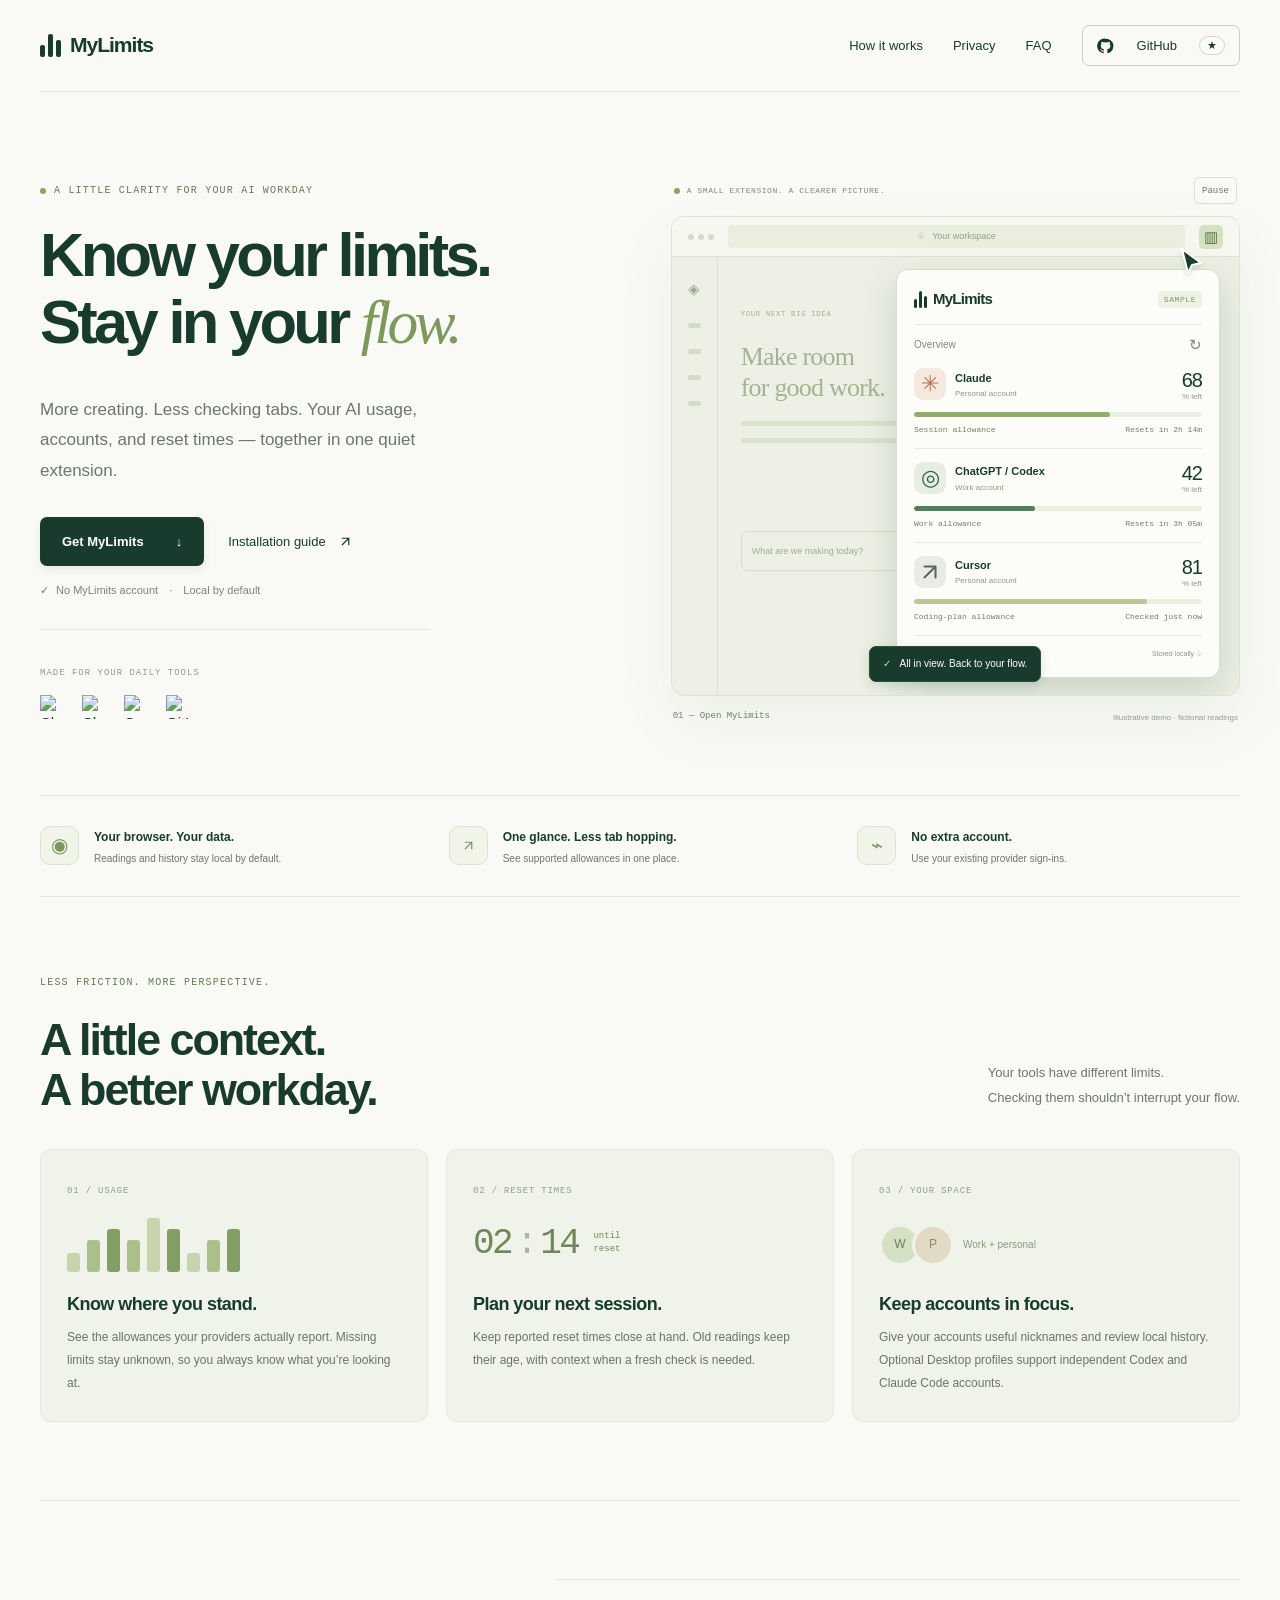
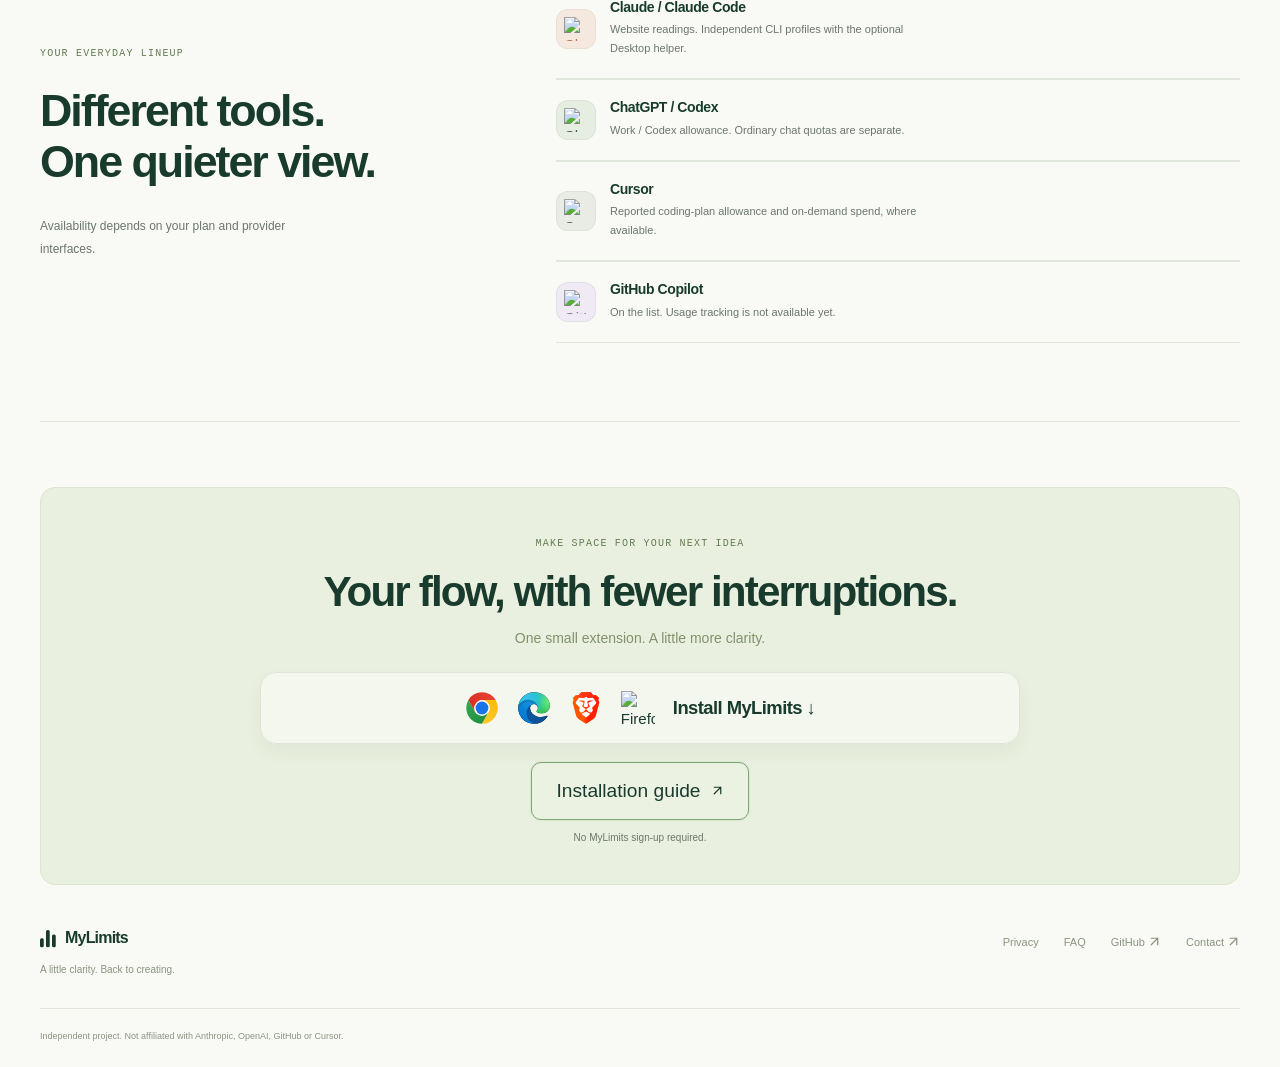
==== commit 39831a03: "little changes" ====
--- a/index.html
+++ b/index.html
@@ -8,16 +8,16 @@
 <body>
 <a class="skip" href="#main">Skip to content</a>
 <div class="wrap">
-<header class="header"><a class="brand" href="index.html" aria-label="MyLimits home"><span class="brand-mark" aria-hidden="true"><i></i><i></i><i></i></span>MyLimits</a><nav aria-label="Main navigation"><a href="how-it-works.html">How it works</a><a href="privacy.html">Privacy</a><a href="faq.html">FAQ</a><a class="nav-download github-link" href="https://github.com/voiddev011/mylimits" target="_blank" rel="noreferrer" aria-label="MyLimits on GitHub"><svg class="github-icon" viewBox="0 0 24 24" aria-hidden="true"><path d="M12 2.2A9.8 9.8 0 0 0 8.2 21.7c.5.1.7-.2.7-.5v-1.8c-2.8.6-3.4-1.3-3.4-1.3-.5-1.2-1.1-1.6-1.1-1.6-.9-.6.1-.6.1-.6 1 .1 1.6 1.1 1.6 1.1.9 1.5 2.4 1.1 3 .9.1-.7.3-1.2.6-1.4-2.2-.2-4.6-1.1-4.6-4.8 0-1.1.4-2 .9-2.7-.1-.2-.4-1.3.1-2.6 0 0 .8-.3 2.8 1a9.7 9.7 0 0 1 5.1 0c2-1.3 2.8-1 2.8-1 .5 1.3.2 2.4.1 2.6.6.7.9 1.6.9 2.7 0 3.7-2.3 4.6-4.6 4.8.3.3.6.9.6 1.8v2.7c0 .3.2.7.7.5A9.8 9.8 0 0 0 12 2.2Z"/></svg><span class="github-label">GitHub</span><span class="github-stars" data-github-stars>★</span></a></nav></header>
+<header class="header"><a class="brand" href="index.html" aria-label="MyLimits home"><span class="brand-mark" aria-hidden="true"><i></i><i></i><i></i></span>MyLimits</a><nav aria-label="Main navigation"><a href="how-it-works.html">How it works</a><a href="how-it-works.html">Privacy</a><a href="faq.html">FAQ</a><a class="nav-download github-link" href="https://github.com/voiddev011/mylimits" target="_blank" rel="noreferrer" aria-label="MyLimits on GitHub"><svg class="github-icon" viewBox="0 0 24 24" aria-hidden="true"><path d="M12 2.2A9.8 9.8 0 0 0 8.2 21.7c.5.1.7-.2.7-.5v-1.8c-2.8.6-3.4-1.3-3.4-1.3-.5-1.2-1.1-1.6-1.1-1.6-.9-.6.1-.6.1-.6 1 .1 1.6 1.1 1.6 1.1.9 1.5 2.4 1.1 3 .9.1-.7.3-1.2.6-1.4-2.2-.2-4.6-1.1-4.6-4.8 0-1.1.4-2 .9-2.7-.1-.2-.4-1.3.1-2.6 0 0 .8-.3 2.8 1a9.7 9.7 0 0 1 5.1 0c2-1.3 2.8-1 2.8-1 .5 1.3.2 2.4.1 2.6.6.7.9 1.6.9 2.7 0 3.7-2.3 4.6-4.6 4.8.3.3.6.9.6 1.8v2.7c0 .3.2.7.7.5A9.8 9.8 0 0 0 12 2.2Z"/></svg><span class="github-label">GitHub</span><span class="github-stars" data-github-stars>★</span></a></nav></header>
 <main id="main">
 <section class="hero">
-<div class="hero-copy"><p class="eyebrow"><span class="status-dot"></span>A LITTLE CLARITY FOR YOUR AI WORKDAY</p><h1>Know your limits.<br>Stay in your <em>flow.</em></h1><p class="lead">More creating. Less checking tabs. Your AI usage, accounts, and reset times — together in one quiet extension.</p><div class="actions"><a class="button" href="#install">Get MyLimits <span aria-hidden="true">↓</span></a><a class="text-link" href="#demo">See it in action <span aria-hidden="true"><svg class="arrow-icon" viewBox="0 0 16 16" aria-hidden="true"><path d="M4 12L12 4M4 4h8v8"/></svg></span></a></div><p class="hero-note"><span aria-hidden="true">✓</span> No MyLimits account <span class="note-separator">·</span> Local by default</p><div class="provider-strip" aria-label="Supported tools"><span>MADE FOR YOUR DAILY TOOLS</span><div><img src="assets/providers/claude.svg" alt="Claude logo" aria-hidden="true"><img src="assets/providers/chatgpt.svg" alt="ChatGPT logo" aria-hidden="true"><img src="assets/providers/cursor.svg" alt="Cursor logo" aria-hidden="true"><img src="assets/providers/copilot.svg" alt="GitHub Copilot logo" aria-hidden="true"></div></div></div>
+<div class="hero-copy"><p class="eyebrow"><span class="status-dot"></span>A LITTLE CLARITY FOR YOUR AI WORKDAY</p><h1>Know your limits.<br>Stay in your <em>flow.</em></h1><p class="lead">More creating. Less checking tabs. Your AI usage, accounts, and reset times — together in one quiet extension.</p><div class="actions"><a class="button" href="#install">Get MyLimits <span aria-hidden="true">↓</span></a><a class="text-link" href="#demo">Installation guide <span aria-hidden="true"><svg class="arrow-icon" viewBox="0 0 16 16" aria-hidden="true"><path d="M4 12L12 4M4 4h8v8"/></svg></span></a></div><p class="hero-note"><span aria-hidden="true">✓</span> No MyLimits account <span class="note-separator">·</span> Local by default</p><div class="provider-strip" aria-label="Supported tools"><span>MADE FOR YOUR DAILY TOOLS</span><div><img src="mylimits/public/providers/claude.svg" alt="Claude logo" aria-hidden="true"><img src="mylimits/public/providers/chatgpt.svg" alt="ChatGPT logo" aria-hidden="true"><img src="mylimits/public/providers/cursor.svg" alt="Cursor logo" aria-hidden="true"><img src="mylimits/public/providers/copilot.svg" alt="GitHub Copilot logo" aria-hidden="true"></div></div></div>
 <div class="demo" id="demo" data-demo>
 <div class="demo-topline"><span><span class="status-dot"></span> A SMALL EXTENSION. A CLEARER PICTURE.</span><button class="demo-toggle" type="button" aria-label="Pause demo animation">Pause</button></div>
 <div class="browser-scene">
 <div class="browser-toolbar"><div class="window-dots" aria-hidden="true"><i></i><i></i><i></i></div><div class="address-bar"><span aria-hidden="true">♧</span> Your workspace</div><span class="extension-icon" aria-hidden="true">▥</span></div>
 <div class="workspace" aria-hidden="true"><div class="workspace-sidebar"><span>◈</span><i></i><i></i><i></i><i></i></div><div class="workspace-content"><span class="workspace-label">YOUR NEXT BIG IDEA</span><h3>Make room<br>for good work.</h3><div class="fake-line"></div><div class="fake-line short"></div><div class="workspace-prompt">What are we making today? <span>↑</span></div></div></div>
-<div class="extension-popup" aria-label="Illustrative MyLimits extension with sample usage data"><div class="popup-heading"><span class="brand"><span class="brand-mark" aria-hidden="true"><i></i><i></i><i></i></span>MyLimits</span><span class="sample-badge">SAMPLE</span></div><div class="popup-subhead"><span>Overview</span><span class="refresh-icon" aria-hidden="true">↻</span></div><div class="account-card"><div class="account-heading"><span class="provider-icon claude" aria-hidden="true"><img src="assets/providers/claude.svg" width="22" height="22" alt=""></span><div><strong>Claude</strong><small>Personal account</small></div><span class="remaining">68<small>% left</small></span></div><div class="meter-track"><div class="meter-fill" style="--fill:68%"></div></div><div class="meter-meta"><span>Session allowance</span><span>Resets in 2h 14m</span></div></div><div class="account-card"><div class="account-heading"><span class="provider-icon openai" aria-hidden="true"><img src="assets/providers/chatgpt.svg" width="22" height="22" alt=""></span><div><strong>ChatGPT / Codex</strong><small>Work account</small></div><span class="remaining">42<small>% left</small></span></div><div class="meter-track"><div class="meter-fill" style="--fill:42%"></div></div><div class="meter-meta"><span>Work allowance</span><span>Resets in 3h 05m</span></div></div><div class="account-card"><div class="account-heading"><span class="provider-icon cursor" aria-hidden="true"><img src="assets/providers/cursor.svg" width="22" height="22" alt=""></span><div><strong>Cursor</strong><small>Personal account</small></div><span class="remaining">81<small>% left</small></span></div><div class="meter-track"><div class="meter-fill" style="--fill:81%"></div></div><div class="meter-meta"><span>Coding-plan allowance</span><span>Checked just now</span></div></div><div class="popup-footer"><span><span class="status-dot"></span> <span data-demo-status>Readings up to date</span></span><span>Stored locally ♧</span></div></div>
+<div class="extension-popup" aria-label="Illustrative MyLimits extension with sample usage data"><div class="popup-heading"><span class="brand"><span class="brand-mark" aria-hidden="true"><i></i><i></i><i></i></span>MyLimits</span><span class="sample-badge">SAMPLE</span></div><div class="popup-subhead"><span>Overview</span><span class="refresh-icon" aria-hidden="true">↻</span></div><div class="account-card"><div class="account-heading"><span class="provider-icon claude" aria-hidden="true">✳</span><div><strong>Claude</strong><small>Personal account</small></div><span class="remaining">68<small>% left</small></span></div><div class="meter-track"><div class="meter-fill" style="--fill:68%"></div></div><div class="meter-meta"><span>Session allowance</span><span>Resets in 2h 14m</span></div></div><div class="account-card"><div class="account-heading"><span class="provider-icon openai" aria-hidden="true">◎</span><div><strong>ChatGPT / Codex</strong><small>Work account</small></div><span class="remaining">42<small>% left</small></span></div><div class="meter-track"><div class="meter-fill" style="--fill:42%"></div></div><div class="meter-meta"><span>Work allowance</span><span>Resets in 3h 05m</span></div></div><div class="account-card"><div class="account-heading"><span class="provider-icon cursor" aria-hidden="true"><svg class="arrow-icon" viewBox="0 0 16 16" aria-hidden="true"><path d="M4 12L12 4M4 4h8v8"/></svg></span><div><strong>Cursor</strong><small>Personal account</small></div><span class="remaining">81<small>% left</small></span></div><div class="meter-track"><div class="meter-fill" style="--fill:81%"></div></div><div class="meter-meta"><span>Coding-plan allowance</span><span>Checked just now</span></div></div><div class="popup-footer"><span><span class="status-dot"></span> <span data-demo-status>Readings up to date</span></span><span>Stored locally ♧</span></div></div>
 <div class="demo-cursor" aria-hidden="true"><svg width="25" height="29" viewBox="0 0 25 29"><path d="M2 2L21 16L12 18L8 26Z" fill="#183e30" stroke="white" stroke-width="2" stroke-linejoin="round"/></svg></div>
 <div class="demo-toast" aria-hidden="true"><span>✓</span> All in view. Back to your flow.</div>
 </div>
@@ -26,7 +26,7 @@
 </section>
 <section class="principles" aria-label="Built around your privacy"><div><span class="principle-icon" aria-hidden="true">◉</span><div><strong>Your browser. Your data.</strong><p>Readings and history stay local by default.</p></div></div><div><span class="principle-icon" aria-hidden="true"><svg class="arrow-icon" viewBox="0 0 16 16" aria-hidden="true"><path d="M4 12L12 4M4 4h8v8"/></svg></span><div><strong>One glance. Less tab hopping.</strong><p>See supported allowances in one place.</p></div></div><div><span class="principle-icon" aria-hidden="true">⌁</span><div><strong>No extra account.</strong><p>Use your existing provider sign-ins.</p></div></div></section>
 <section class="section features"><div class="section-head"><div><p class="eyebrow">LESS FRICTION. MORE PERSPECTIVE.</p><h2>A little context.<br>A better workday.</h2></div><p>Your tools have different limits.<br>Checking them shouldn’t interrupt your flow.</p></div><div class="feature-grid"><article class="feature-card"><span class="feature-number">01 / USAGE</span><div class="mini-bars" aria-hidden="true"><i></i><i></i><i></i><i></i><i></i><i></i><i></i><i></i><i></i></div><h3>Know where you stand.</h3><p>See the allowances your providers actually report. Missing limits stay unknown, so you always know what you’re looking at.</p></article><article class="feature-card"><span class="feature-number">02 / RESET TIMES</span><div class="mini-timer" aria-hidden="true">02<span>:</span>14<span class="timer-unit">until reset</span></div><h3>Plan your next session.</h3><p>Keep reported reset times close at hand. Old readings keep their age, with context when a fresh check is needed.</p></article><article class="feature-card"><span class="feature-number">03 / YOUR SPACE</span><div class="mini-accounts" aria-hidden="true"><span>W</span><span>P</span><span>Work + personal</span></div><h3>Keep accounts in focus.</h3><p>Give your accounts useful nicknames and review local history. Optional Desktop profiles support independent Codex and Claude Code accounts.</p></article></div></section>
-<section class="section connection-section"><div><p class="eyebrow">YOUR EVERYDAY LINEUP</p><h2>Different tools.<br>One quieter view.</h2><p class="quiet">Availability depends on your plan and provider interfaces.</p></div><div class="tools"><div class="tool"><span class="provider-logo claude" aria-hidden="true"><img src="assets/providers/claude.svg" alt="Claude logo"></span><div><h3>Claude / Claude Code</h3><p>Website readings. Independent CLI profiles with the optional Desktop helper.</p></div></div><div class="tool"><span class="provider-logo openai" aria-hidden="true"><img src="assets/providers/chatgpt.svg" alt="ChatGPT logo"></span><div><h3>ChatGPT / Codex</h3><p>Work / Codex allowance. Ordinary chat quotas are separate.</p></div></div><div class="tool"><span class="provider-logo cursor" aria-hidden="true"><img src="assets/providers/cursor.svg" alt="Cursor logo"></span><div><h3>Cursor</h3><p>Reported coding-plan allowance and on-demand spend, where available.</p></div></div><div class="tool"><span class="provider-logo copilot" aria-hidden="true"><img src="assets/providers/copilot.svg" alt="GitHub Copilot logo"></span><div><h3>GitHub Copilot</h3><p>On the list. Usage tracking is not available yet.</p></div></div></div></section>
+<section class="section connection-section"><div><p class="eyebrow">YOUR EVERYDAY LINEUP</p><h2>Different tools.<br>One quieter view.</h2><p class="quiet">Availability depends on your plan and provider interfaces.</p></div><div class="tools"><div class="tool"><span class="provider-logo claude" aria-hidden="true"><img src="mylimits/public/providers/claude.svg" alt="Claude logo"></span><div><h3>Claude / Claude Code</h3><p>Website readings. Independent CLI profiles with the optional Desktop helper.</p></div></div><div class="tool"><span class="provider-logo openai" aria-hidden="true"><img src="mylimits/public/providers/chatgpt.svg" alt="ChatGPT logo"></span><div><h3>ChatGPT / Codex</h3><p>Work / Codex allowance. Ordinary chat quotas are separate.</p></div></div><div class="tool"><span class="provider-logo cursor" aria-hidden="true"><img src="mylimits/public/providers/cursor.svg" alt="Cursor logo"></span><div><h3>Cursor</h3><p>Reported coding-plan allowance and on-demand spend, where available.</p></div></div><div class="tool"><span class="provider-logo copilot" aria-hidden="true"><img src="mylimits/public/providers/copilot.svg" alt="GitHub Copilot logo"></span><div><h3>GitHub Copilot</h3><p>On the list. Usage tracking is not available yet.</p></div></div></div></section>
 <section class="download-section" id="install" aria-labelledby="download-title"><div class="download-heading"><p class="eyebrow">MAKE SPACE FOR YOUR NEXT IDEA</p><h2 id="download-title">Your flow, with fewer interruptions.</h2><p>One small extension. A little more clarity.</p></div><a class="single-install" href="https://github.com/voiddev011/mylimits/releases/tag/v3.4.0" target="_blank" rel="noreferrer" aria-label="Install MyLimits from the latest release"><span class="single-install-logos" aria-hidden="true"><img src="assets/browsers/chrome.svg" alt="Chrome logo"><img src="assets/browsers/edge.svg" alt="Edge logo"><img src="assets/browsers/brave.svg" alt="Brave logo"><img src="assets/browsers/firefox.svg" alt="Firefox logo"></span><span class="single-install-copy">Install MyLimits <span aria-hidden="true">↓</span></span></a><div class="guide-wrap"><a class="installation-guide" href="how-it-works.html#beta">Installation guide <svg class="arrow-icon" viewBox="0 0 16 16" aria-hidden="true"><path d="M4 12L12 4M4 4h8v8"/></svg></a></div><p class="download-note">No MyLimits sign-up required.</p><noscript><p class="download-note">Download links require JavaScript once published.</p></noscript></section>
 </main><footer class="footer"><div><a class="brand" href="index.html"><span class="brand-mark" aria-hidden="true"><i></i><i></i><i></i></span>MyLimits</a><p>A little clarity. Back to creating.</p></div><div class="footer-links"><a href="privacy.html">Privacy</a><a href="faq.html">FAQ</a><a href="https://github.com/voiddev011/mylimits">GitHub <svg class="arrow-icon" viewBox="0 0 16 16" aria-hidden="true"><path d="M4 12L12 4M4 4h8v8"/></svg></a><a href="https://github.com/voiddev011/mylimits/issues">Contact <svg class="arrow-icon" viewBox="0 0 16 16" aria-hidden="true"><path d="M4 12L12 4M4 4h8v8"/></svg></a></div><p class="disclaimer">Independent project. Not affiliated with Anthropic, OpenAI, GitHub or Cursor.</p></footer>
 </div></body></html>
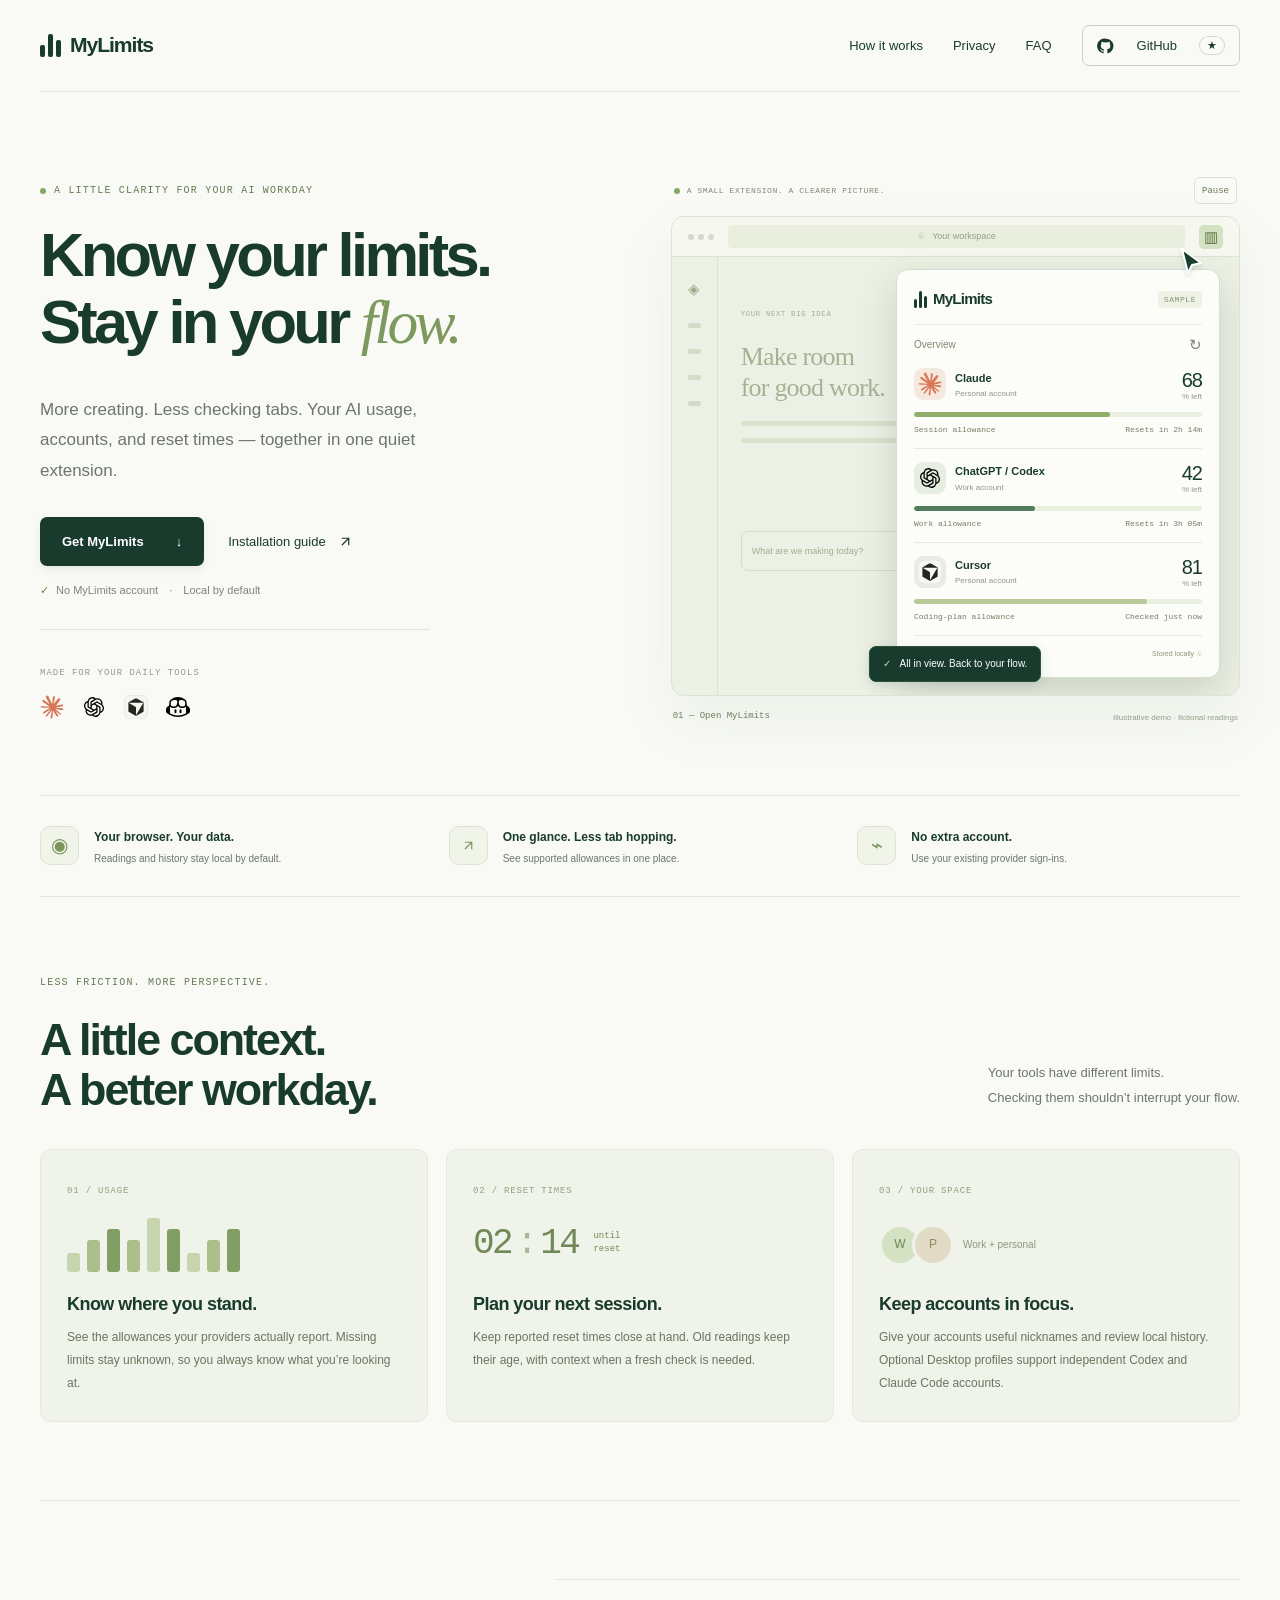
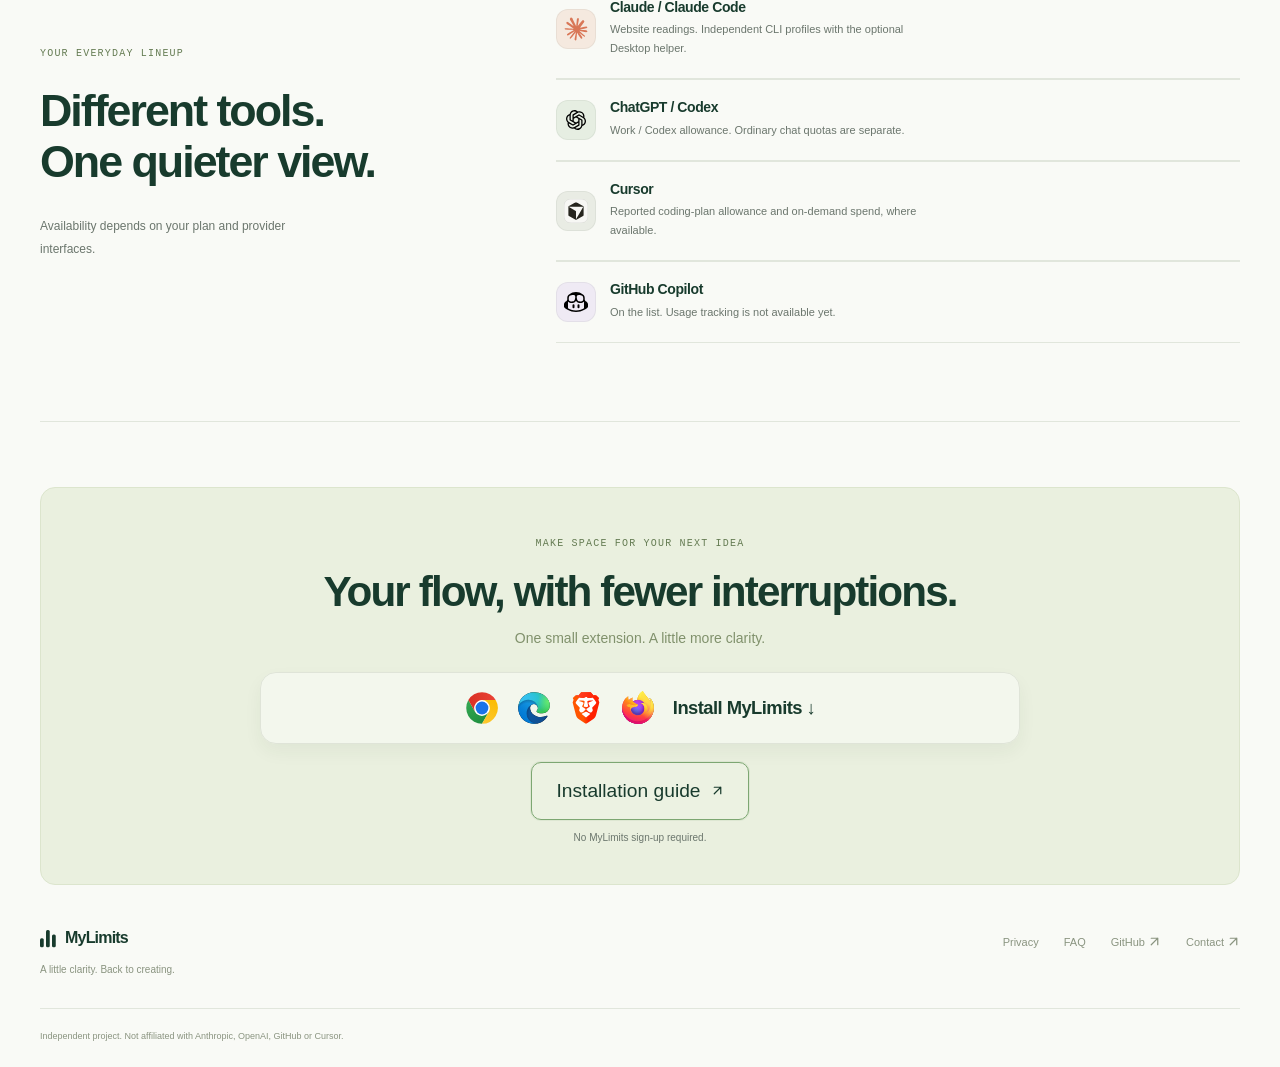
==== commit e8a8117f: "code formatting" ====
--- a/index.html
+++ b/index.html
@@ -1,32 +1,431 @@
 <!doctype html>
 <html lang="en">
-<head>
-<meta charset="utf-8"><meta name="viewport" content="width=device-width, initial-scale=1"><meta name="color-scheme" content="light"><meta name="description" content="Your AI accounts, usage limits, and reset times in one quiet browser extension. Local by default. No MyLimits account needed.">
-<title>MyLimits — Stay in your flow.</title>
-<link rel="stylesheet" href="assets/styles.css"><script src="assets/config.js" defer></script><script src="assets/demo.js" defer></script>
-</head>
-<body>
-<a class="skip" href="#main">Skip to content</a>
-<div class="wrap">
-<header class="header"><a class="brand" href="index.html" aria-label="MyLimits home"><span class="brand-mark" aria-hidden="true"><i></i><i></i><i></i></span>MyLimits</a><nav aria-label="Main navigation"><a href="how-it-works.html">How it works</a><a href="how-it-works.html">Privacy</a><a href="faq.html">FAQ</a><a class="nav-download github-link" href="https://github.com/voiddev011/mylimits" target="_blank" rel="noreferrer" aria-label="MyLimits on GitHub"><svg class="github-icon" viewBox="0 0 24 24" aria-hidden="true"><path d="M12 2.2A9.8 9.8 0 0 0 8.2 21.7c.5.1.7-.2.7-.5v-1.8c-2.8.6-3.4-1.3-3.4-1.3-.5-1.2-1.1-1.6-1.1-1.6-.9-.6.1-.6.1-.6 1 .1 1.6 1.1 1.6 1.1.9 1.5 2.4 1.1 3 .9.1-.7.3-1.2.6-1.4-2.2-.2-4.6-1.1-4.6-4.8 0-1.1.4-2 .9-2.7-.1-.2-.4-1.3.1-2.6 0 0 .8-.3 2.8 1a9.7 9.7 0 0 1 5.1 0c2-1.3 2.8-1 2.8-1 .5 1.3.2 2.4.1 2.6.6.7.9 1.6.9 2.7 0 3.7-2.3 4.6-4.6 4.8.3.3.6.9.6 1.8v2.7c0 .3.2.7.7.5A9.8 9.8 0 0 0 12 2.2Z"/></svg><span class="github-label">GitHub</span><span class="github-stars" data-github-stars>★</span></a></nav></header>
-<main id="main">
-<section class="hero">
-<div class="hero-copy"><p class="eyebrow"><span class="status-dot"></span>A LITTLE CLARITY FOR YOUR AI WORKDAY</p><h1>Know your limits.<br>Stay in your <em>flow.</em></h1><p class="lead">More creating. Less checking tabs. Your AI usage, accounts, and reset times — together in one quiet extension.</p><div class="actions"><a class="button" href="#install">Get MyLimits <span aria-hidden="true">↓</span></a><a class="text-link" href="#demo">Installation guide <span aria-hidden="true"><svg class="arrow-icon" viewBox="0 0 16 16" aria-hidden="true"><path d="M4 12L12 4M4 4h8v8"/></svg></span></a></div><p class="hero-note"><span aria-hidden="true">✓</span> No MyLimits account <span class="note-separator">·</span> Local by default</p><div class="provider-strip" aria-label="Supported tools"><span>MADE FOR YOUR DAILY TOOLS</span><div><img src="mylimits/public/providers/claude.svg" alt="Claude logo" aria-hidden="true"><img src="mylimits/public/providers/chatgpt.svg" alt="ChatGPT logo" aria-hidden="true"><img src="mylimits/public/providers/cursor.svg" alt="Cursor logo" aria-hidden="true"><img src="mylimits/public/providers/copilot.svg" alt="GitHub Copilot logo" aria-hidden="true"></div></div></div>
-<div class="demo" id="demo" data-demo>
-<div class="demo-topline"><span><span class="status-dot"></span> A SMALL EXTENSION. A CLEARER PICTURE.</span><button class="demo-toggle" type="button" aria-label="Pause demo animation">Pause</button></div>
-<div class="browser-scene">
-<div class="browser-toolbar"><div class="window-dots" aria-hidden="true"><i></i><i></i><i></i></div><div class="address-bar"><span aria-hidden="true">♧</span> Your workspace</div><span class="extension-icon" aria-hidden="true">▥</span></div>
-<div class="workspace" aria-hidden="true"><div class="workspace-sidebar"><span>◈</span><i></i><i></i><i></i><i></i></div><div class="workspace-content"><span class="workspace-label">YOUR NEXT BIG IDEA</span><h3>Make room<br>for good work.</h3><div class="fake-line"></div><div class="fake-line short"></div><div class="workspace-prompt">What are we making today? <span>↑</span></div></div></div>
-<div class="extension-popup" aria-label="Illustrative MyLimits extension with sample usage data"><div class="popup-heading"><span class="brand"><span class="brand-mark" aria-hidden="true"><i></i><i></i><i></i></span>MyLimits</span><span class="sample-badge">SAMPLE</span></div><div class="popup-subhead"><span>Overview</span><span class="refresh-icon" aria-hidden="true">↻</span></div><div class="account-card"><div class="account-heading"><span class="provider-icon claude" aria-hidden="true">✳</span><div><strong>Claude</strong><small>Personal account</small></div><span class="remaining">68<small>% left</small></span></div><div class="meter-track"><div class="meter-fill" style="--fill:68%"></div></div><div class="meter-meta"><span>Session allowance</span><span>Resets in 2h 14m</span></div></div><div class="account-card"><div class="account-heading"><span class="provider-icon openai" aria-hidden="true">◎</span><div><strong>ChatGPT / Codex</strong><small>Work account</small></div><span class="remaining">42<small>% left</small></span></div><div class="meter-track"><div class="meter-fill" style="--fill:42%"></div></div><div class="meter-meta"><span>Work allowance</span><span>Resets in 3h 05m</span></div></div><div class="account-card"><div class="account-heading"><span class="provider-icon cursor" aria-hidden="true"><svg class="arrow-icon" viewBox="0 0 16 16" aria-hidden="true"><path d="M4 12L12 4M4 4h8v8"/></svg></span><div><strong>Cursor</strong><small>Personal account</small></div><span class="remaining">81<small>% left</small></span></div><div class="meter-track"><div class="meter-fill" style="--fill:81%"></div></div><div class="meter-meta"><span>Coding-plan allowance</span><span>Checked just now</span></div></div><div class="popup-footer"><span><span class="status-dot"></span> <span data-demo-status>Readings up to date</span></span><span>Stored locally ♧</span></div></div>
-<div class="demo-cursor" aria-hidden="true"><svg width="25" height="29" viewBox="0 0 25 29"><path d="M2 2L21 16L12 18L8 26Z" fill="#183e30" stroke="white" stroke-width="2" stroke-linejoin="round"/></svg></div>
-<div class="demo-toast" aria-hidden="true"><span>✓</span> All in view. Back to your flow.</div>
-</div>
-<div class="demo-caption"><span class="demo-step" data-demo-step>01 — Open MyLimits</span><span>Illustrative demo · fictional readings</span></div>
-</div>
-</section>
-<section class="principles" aria-label="Built around your privacy"><div><span class="principle-icon" aria-hidden="true">◉</span><div><strong>Your browser. Your data.</strong><p>Readings and history stay local by default.</p></div></div><div><span class="principle-icon" aria-hidden="true"><svg class="arrow-icon" viewBox="0 0 16 16" aria-hidden="true"><path d="M4 12L12 4M4 4h8v8"/></svg></span><div><strong>One glance. Less tab hopping.</strong><p>See supported allowances in one place.</p></div></div><div><span class="principle-icon" aria-hidden="true">⌁</span><div><strong>No extra account.</strong><p>Use your existing provider sign-ins.</p></div></div></section>
-<section class="section features"><div class="section-head"><div><p class="eyebrow">LESS FRICTION. MORE PERSPECTIVE.</p><h2>A little context.<br>A better workday.</h2></div><p>Your tools have different limits.<br>Checking them shouldn’t interrupt your flow.</p></div><div class="feature-grid"><article class="feature-card"><span class="feature-number">01 / USAGE</span><div class="mini-bars" aria-hidden="true"><i></i><i></i><i></i><i></i><i></i><i></i><i></i><i></i><i></i></div><h3>Know where you stand.</h3><p>See the allowances your providers actually report. Missing limits stay unknown, so you always know what you’re looking at.</p></article><article class="feature-card"><span class="feature-number">02 / RESET TIMES</span><div class="mini-timer" aria-hidden="true">02<span>:</span>14<span class="timer-unit">until reset</span></div><h3>Plan your next session.</h3><p>Keep reported reset times close at hand. Old readings keep their age, with context when a fresh check is needed.</p></article><article class="feature-card"><span class="feature-number">03 / YOUR SPACE</span><div class="mini-accounts" aria-hidden="true"><span>W</span><span>P</span><span>Work + personal</span></div><h3>Keep accounts in focus.</h3><p>Give your accounts useful nicknames and review local history. Optional Desktop profiles support independent Codex and Claude Code accounts.</p></article></div></section>
-<section class="section connection-section"><div><p class="eyebrow">YOUR EVERYDAY LINEUP</p><h2>Different tools.<br>One quieter view.</h2><p class="quiet">Availability depends on your plan and provider interfaces.</p></div><div class="tools"><div class="tool"><span class="provider-logo claude" aria-hidden="true"><img src="mylimits/public/providers/claude.svg" alt="Claude logo"></span><div><h3>Claude / Claude Code</h3><p>Website readings. Independent CLI profiles with the optional Desktop helper.</p></div></div><div class="tool"><span class="provider-logo openai" aria-hidden="true"><img src="mylimits/public/providers/chatgpt.svg" alt="ChatGPT logo"></span><div><h3>ChatGPT / Codex</h3><p>Work / Codex allowance. Ordinary chat quotas are separate.</p></div></div><div class="tool"><span class="provider-logo cursor" aria-hidden="true"><img src="mylimits/public/providers/cursor.svg" alt="Cursor logo"></span><div><h3>Cursor</h3><p>Reported coding-plan allowance and on-demand spend, where available.</p></div></div><div class="tool"><span class="provider-logo copilot" aria-hidden="true"><img src="mylimits/public/providers/copilot.svg" alt="GitHub Copilot logo"></span><div><h3>GitHub Copilot</h3><p>On the list. Usage tracking is not available yet.</p></div></div></div></section>
-<section class="download-section" id="install" aria-labelledby="download-title"><div class="download-heading"><p class="eyebrow">MAKE SPACE FOR YOUR NEXT IDEA</p><h2 id="download-title">Your flow, with fewer interruptions.</h2><p>One small extension. A little more clarity.</p></div><a class="single-install" href="https://github.com/voiddev011/mylimits/releases/tag/v3.4.0" target="_blank" rel="noreferrer" aria-label="Install MyLimits from the latest release"><span class="single-install-logos" aria-hidden="true"><img src="assets/browsers/chrome.svg" alt="Chrome logo"><img src="assets/browsers/edge.svg" alt="Edge logo"><img src="assets/browsers/brave.svg" alt="Brave logo"><img src="assets/browsers/firefox.svg" alt="Firefox logo"></span><span class="single-install-copy">Install MyLimits <span aria-hidden="true">↓</span></span></a><div class="guide-wrap"><a class="installation-guide" href="how-it-works.html#beta">Installation guide <svg class="arrow-icon" viewBox="0 0 16 16" aria-hidden="true"><path d="M4 12L12 4M4 4h8v8"/></svg></a></div><p class="download-note">No MyLimits sign-up required.</p><noscript><p class="download-note">Download links require JavaScript once published.</p></noscript></section>
-</main><footer class="footer"><div><a class="brand" href="index.html"><span class="brand-mark" aria-hidden="true"><i></i><i></i><i></i></span>MyLimits</a><p>A little clarity. Back to creating.</p></div><div class="footer-links"><a href="privacy.html">Privacy</a><a href="faq.html">FAQ</a><a href="https://github.com/voiddev011/mylimits">GitHub <svg class="arrow-icon" viewBox="0 0 16 16" aria-hidden="true"><path d="M4 12L12 4M4 4h8v8"/></svg></a><a href="https://github.com/voiddev011/mylimits/issues">Contact <svg class="arrow-icon" viewBox="0 0 16 16" aria-hidden="true"><path d="M4 12L12 4M4 4h8v8"/></svg></a></div><p class="disclaimer">Independent project. Not affiliated with Anthropic, OpenAI, GitHub or Cursor.</p></footer>
-</div></body></html>
+  <head>
+    <meta charset="utf-8" />
+    <meta name="viewport" content="width=device-width, initial-scale=1" />
+    <meta name="color-scheme" content="light" />
+    <meta
+      name="description"
+      content="Your AI accounts, usage limits, and reset times in one quiet browser extension. Local by default. No MyLimits account needed."
+    />
+    <title>MyLimits — Stay in your flow.</title>
+    <link rel="stylesheet" href="assets/styles.css" />
+    <script src="assets/config.js" defer></script>
+    <script src="assets/demo.js" defer></script>
+  </head>
+  <body>
+    <a class="skip" href="#main">Skip to content</a>
+    <div class="wrap">
+      <header class="header">
+        <a class="brand" href="index.html" aria-label="MyLimits home"
+          ><span class="brand-mark" aria-hidden="true"
+            ><i></i><i></i><i></i></span
+          >MyLimits</a
+        >
+        <nav aria-label="Main navigation">
+          <a href="how-it-works.html">How it works</a
+          ><a href="how-it-works.html">Privacy</a><a href="faq.html">FAQ</a
+          ><a
+            class="nav-download github-link"
+            href="https://github.com/voiddev011/mylimits"
+            target="_blank"
+            rel="noreferrer"
+            aria-label="MyLimits on GitHub"
+            ><svg class="github-icon" viewBox="0 0 24 24" aria-hidden="true">
+              <path
+                d="M12 2.2A9.8 9.8 0 0 0 8.2 21.7c.5.1.7-.2.7-.5v-1.8c-2.8.6-3.4-1.3-3.4-1.3-.5-1.2-1.1-1.6-1.1-1.6-.9-.6.1-.6.1-.6 1 .1 1.6 1.1 1.6 1.1.9 1.5 2.4 1.1 3 .9.1-.7.3-1.2.6-1.4-2.2-.2-4.6-1.1-4.6-4.8 0-1.1.4-2 .9-2.7-.1-.2-.4-1.3.1-2.6 0 0 .8-.3 2.8 1a9.7 9.7 0 0 1 5.1 0c2-1.3 2.8-1 2.8-1 .5 1.3.2 2.4.1 2.6.6.7.9 1.6.9 2.7 0 3.7-2.3 4.6-4.6 4.8.3.3.6.9.6 1.8v2.7c0 .3.2.7.7.5A9.8 9.8 0 0 0 12 2.2Z"
+              /></svg
+            ><span class="github-label">GitHub</span
+            ><span class="github-stars" data-github-stars>★</span></a
+          >
+        </nav>
+      </header>
+      <main id="main">
+        <section class="hero">
+          <div class="hero-copy">
+            <p class="eyebrow">
+              <span class="status-dot"></span>A LITTLE CLARITY FOR YOUR AI
+              WORKDAY
+            </p>
+            <h1>Know your limits.<br />Stay in your <em>flow.</em></h1>
+            <p class="lead">
+              More creating. Less checking tabs. Your AI usage, accounts, and
+              reset times — together in one quiet extension.
+            </p>
+            <div class="actions">
+              <a class="button" href="#install"
+                >Get MyLimits <span aria-hidden="true">↓</span></a
+              ><a class="text-link" href="#demo"
+                >Installation guide
+                <span aria-hidden="true"
+                  ><svg
+                    class="arrow-icon"
+                    viewBox="0 0 16 16"
+                    aria-hidden="true"
+                  >
+                    <path d="M4 12L12 4M4 4h8v8" /></svg></span
+              ></a>
+            </div>
+            <p class="hero-note">
+              <span aria-hidden="true">✓</span> No MyLimits account
+              <span class="note-separator">·</span> Local by default
+            </p>
+            <div class="provider-strip" aria-label="Supported tools">
+              <span>MADE FOR YOUR DAILY TOOLS</span>
+              <div>
+                <img
+                  src="assets/providers/claude.svg"
+                  alt="Claude logo"
+                  aria-hidden="true"
+                /><img
+                  src="assets/providers/chatgpt.svg"
+                  alt="ChatGPT logo"
+                  aria-hidden="true"
+                /><img
+                  src="assets/providers/cursor.svg"
+                  alt="Cursor logo"
+                  aria-hidden="true"
+                /><img
+                  src="assets/providers/copilot.svg"
+                  alt="GitHub Copilot logo"
+                  aria-hidden="true"
+                />
+              </div>
+            </div>
+          </div>
+          <div class="demo" id="demo" data-demo>
+            <div class="demo-topline">
+              <span
+                ><span class="status-dot"></span> A SMALL EXTENSION. A CLEARER
+                PICTURE.</span
+              ><button
+                class="demo-toggle"
+                type="button"
+                aria-label="Pause demo animation"
+              >
+                Pause
+              </button>
+            </div>
+            <div class="browser-scene">
+              <div class="browser-toolbar">
+                <div class="window-dots" aria-hidden="true">
+                  <i></i><i></i><i></i>
+                </div>
+                <div class="address-bar">
+                  <span aria-hidden="true">♧</span> Your workspace
+                </div>
+                <span class="extension-icon" aria-hidden="true">▥</span>
+              </div>
+              <div class="workspace" aria-hidden="true">
+                <div class="workspace-sidebar">
+                  <span>◈</span><i></i><i></i><i></i><i></i>
+                </div>
+                <div class="workspace-content">
+                  <span class="workspace-label">YOUR NEXT BIG IDEA</span>
+                  <h3>Make room<br />for good work.</h3>
+                  <div class="fake-line"></div>
+                  <div class="fake-line short"></div>
+                  <div class="workspace-prompt">
+                    What are we making today? <span>↑</span>
+                  </div>
+                </div>
+              </div>
+              <div
+                class="extension-popup"
+                aria-label="Illustrative MyLimits extension with sample usage data"
+              >
+                <div class="popup-heading">
+                  <span class="brand"
+                    ><span class="brand-mark" aria-hidden="true"
+                      ><i></i><i></i><i></i></span
+                    >MyLimits</span
+                  ><span class="sample-badge">SAMPLE</span>
+                </div>
+                <div class="popup-subhead">
+                  <span>Overview</span
+                  ><span class="refresh-icon" aria-hidden="true">↻</span>
+                </div>
+                <div class="account-card">
+                  <div class="account-heading">
+                    <span class="provider-icon claude" aria-hidden="true"
+                      ><img src="assets/providers/claude.svg" alt=""
+                    /></span>
+                    <div>
+                      <strong>Claude</strong><small>Personal account</small>
+                    </div>
+                    <span class="remaining">68<small>% left</small></span>
+                  </div>
+                  <div class="meter-track">
+                    <div class="meter-fill" style="--fill: 68%"></div>
+                  </div>
+                  <div class="meter-meta">
+                    <span>Session allowance</span><span>Resets in 2h 14m</span>
+                  </div>
+                </div>
+                <div class="account-card">
+                  <div class="account-heading">
+                    <span class="provider-icon openai" aria-hidden="true"
+                      ><img src="assets/providers/chatgpt.svg" alt=""
+                    /></span>
+                    <div>
+                      <strong>ChatGPT / Codex</strong
+                      ><small>Work account</small>
+                    </div>
+                    <span class="remaining">42<small>% left</small></span>
+                  </div>
+                  <div class="meter-track">
+                    <div class="meter-fill" style="--fill: 42%"></div>
+                  </div>
+                  <div class="meter-meta">
+                    <span>Work allowance</span><span>Resets in 3h 05m</span>
+                  </div>
+                </div>
+                <div class="account-card">
+                  <div class="account-heading">
+                    <span class="provider-icon cursor" aria-hidden="true"
+                      ><img src="assets/providers/cursor.svg" alt=""
+                    /></span>
+                    <div>
+                      <strong>Cursor</strong><small>Personal account</small>
+                    </div>
+                    <span class="remaining">81<small>% left</small></span>
+                  </div>
+                  <div class="meter-track">
+                    <div class="meter-fill" style="--fill: 81%"></div>
+                  </div>
+                  <div class="meter-meta">
+                    <span>Coding-plan allowance</span
+                    ><span>Checked just now</span>
+                  </div>
+                </div>
+                <div class="popup-footer">
+                  <span
+                    ><span class="status-dot"></span>
+                    <span data-demo-status>Readings up to date</span></span
+                  ><span>Stored locally ♧</span>
+                </div>
+              </div>
+              <div class="demo-cursor" aria-hidden="true">
+                <svg width="25" height="29" viewBox="0 0 25 29">
+                  <path
+                    d="M2 2L21 16L12 18L8 26Z"
+                    fill="#183e30"
+                    stroke="white"
+                    stroke-width="2"
+                    stroke-linejoin="round"
+                  />
+                </svg>
+              </div>
+              <div class="demo-toast" aria-hidden="true">
+                <span>✓</span> All in view. Back to your flow.
+              </div>
+            </div>
+            <div class="demo-caption">
+              <span class="demo-step" data-demo-step>01 — Open MyLimits</span
+              ><span>Illustrative demo · fictional readings</span>
+            </div>
+          </div>
+        </section>
+        <section class="principles" aria-label="Built around your privacy">
+          <div>
+            <span class="principle-icon" aria-hidden="true">◉</span>
+            <div>
+              <strong>Your browser. Your data.</strong>
+              <p>Readings and history stay local by default.</p>
+            </div>
+          </div>
+          <div>
+            <span class="principle-icon" aria-hidden="true"
+              ><svg class="arrow-icon" viewBox="0 0 16 16" aria-hidden="true">
+                <path d="M4 12L12 4M4 4h8v8" /></svg
+            ></span>
+            <div>
+              <strong>One glance. Less tab hopping.</strong>
+              <p>See supported allowances in one place.</p>
+            </div>
+          </div>
+          <div>
+            <span class="principle-icon" aria-hidden="true">⌁</span>
+            <div>
+              <strong>No extra account.</strong>
+              <p>Use your existing provider sign-ins.</p>
+            </div>
+          </div>
+        </section>
+        <section class="section features">
+          <div class="section-head">
+            <div>
+              <p class="eyebrow">LESS FRICTION. MORE PERSPECTIVE.</p>
+              <h2>A little context.<br />A better workday.</h2>
+            </div>
+            <p>
+              Your tools have different limits.<br />Checking them shouldn’t
+              interrupt your flow.
+            </p>
+          </div>
+          <div class="feature-grid">
+            <article class="feature-card">
+              <span class="feature-number">01 / USAGE</span>
+              <div class="mini-bars" aria-hidden="true">
+                <i></i><i></i><i></i><i></i><i></i><i></i><i></i><i></i><i></i>
+              </div>
+              <h3>Know where you stand.</h3>
+              <p>
+                See the allowances your providers actually report. Missing
+                limits stay unknown, so you always know what you’re looking at.
+              </p>
+            </article>
+            <article class="feature-card">
+              <span class="feature-number">02 / RESET TIMES</span>
+              <div class="mini-timer" aria-hidden="true">
+                02<span>:</span>14<span class="timer-unit">until reset</span>
+              </div>
+              <h3>Plan your next session.</h3>
+              <p>
+                Keep reported reset times close at hand. Old readings keep their
+                age, with context when a fresh check is needed.
+              </p>
+            </article>
+            <article class="feature-card">
+              <span class="feature-number">03 / YOUR SPACE</span>
+              <div class="mini-accounts" aria-hidden="true">
+                <span>W</span><span>P</span><span>Work + personal</span>
+              </div>
+              <h3>Keep accounts in focus.</h3>
+              <p>
+                Give your accounts useful nicknames and review local history.
+                Optional Desktop profiles support independent Codex and Claude
+                Code accounts.
+              </p>
+            </article>
+          </div>
+        </section>
+        <section class="section connection-section">
+          <div>
+            <p class="eyebrow">YOUR EVERYDAY LINEUP</p>
+            <h2>Different tools.<br />One quieter view.</h2>
+            <p class="quiet">
+              Availability depends on your plan and provider interfaces.
+            </p>
+          </div>
+          <div class="tools">
+            <div class="tool">
+              <span class="provider-logo claude" aria-hidden="true"
+                ><img src="assets/providers/claude.svg" alt="Claude logo"
+              /></span>
+              <div>
+                <h3>Claude / Claude Code</h3>
+                <p>
+                  Website readings. Independent CLI profiles with the optional
+                  Desktop helper.
+                </p>
+              </div>
+            </div>
+            <div class="tool">
+              <span class="provider-logo openai" aria-hidden="true"
+                ><img src="assets/providers/chatgpt.svg" alt="ChatGPT logo"
+              /></span>
+              <div>
+                <h3>ChatGPT / Codex</h3>
+                <p>
+                  Work / Codex allowance. Ordinary chat quotas are separate.
+                </p>
+              </div>
+            </div>
+            <div class="tool">
+              <span class="provider-logo cursor" aria-hidden="true"
+                ><img src="assets/providers/cursor.svg" alt="Cursor logo"
+              /></span>
+              <div>
+                <h3>Cursor</h3>
+                <p>
+                  Reported coding-plan allowance and on-demand spend, where
+                  available.
+                </p>
+              </div>
+            </div>
+            <div class="tool">
+              <span class="provider-logo copilot" aria-hidden="true"
+                ><img
+                  src="assets/providers/copilot.svg"
+                  alt="GitHub Copilot logo"
+              /></span>
+              <div>
+                <h3>GitHub Copilot</h3>
+                <p>On the list. Usage tracking is not available yet.</p>
+              </div>
+            </div>
+          </div>
+        </section>
+        <section
+          class="download-section"
+          id="install"
+          aria-labelledby="download-title"
+        >
+          <div class="download-heading">
+            <p class="eyebrow">MAKE SPACE FOR YOUR NEXT IDEA</p>
+            <h2 id="download-title">Your flow, with fewer interruptions.</h2>
+            <p>One small extension. A little more clarity.</p>
+          </div>
+          <a
+            class="single-install"
+            href="https://github.com/voiddev011/mylimits/releases/tag/v3.4.0"
+            target="_blank"
+            rel="noreferrer"
+            aria-label="Install MyLimits from the latest release"
+            ><span class="single-install-logos" aria-hidden="true"
+              ><img src="assets/browsers/chrome.svg" alt="Chrome logo" /><img
+                src="assets/browsers/edge.svg"
+                alt="Edge logo" /><img
+                src="assets/browsers/brave.svg"
+                alt="Brave logo" /><img
+                src="assets/browsers/firefox.svg"
+                alt="Firefox logo" /></span
+            ><span class="single-install-copy"
+              >Install MyLimits <span aria-hidden="true">↓</span></span
+            ></a
+          >
+          <div class="guide-wrap">
+            <a class="installation-guide" href="how-it-works.html#beta"
+              >Installation guide
+              <svg class="arrow-icon" viewBox="0 0 16 16" aria-hidden="true">
+                <path d="M4 12L12 4M4 4h8v8" /></svg
+            ></a>
+          </div>
+          <p class="download-note">No MyLimits sign-up required.</p>
+          <noscript
+            ><p class="download-note">
+              Download links require JavaScript once published.
+            </p></noscript
+          >
+        </section>
+      </main>
+      <footer class="footer">
+        <div>
+          <a class="brand" href="index.html"
+            ><span class="brand-mark" aria-hidden="true"
+              ><i></i><i></i><i></i></span
+            >MyLimits</a
+          >
+          <p>A little clarity. Back to creating.</p>
+        </div>
+        <div class="footer-links">
+          <a href="privacy.html">Privacy</a><a href="faq.html">FAQ</a
+          ><a href="https://github.com/voiddev011/mylimits"
+            >GitHub
+            <svg class="arrow-icon" viewBox="0 0 16 16" aria-hidden="true">
+              <path d="M4 12L12 4M4 4h8v8" /></svg></a
+          ><a href="https://github.com/voiddev011/mylimits/issues"
+            >Contact
+            <svg class="arrow-icon" viewBox="0 0 16 16" aria-hidden="true">
+              <path d="M4 12L12 4M4 4h8v8" /></svg
+          ></a>
+        </div>
+        <p class="disclaimer">
+          Independent project. Not affiliated with Anthropic, OpenAI, GitHub or
+          Cursor.
+        </p>
+      </footer>
+    </div>
+  </body>
+</html>
--- a/assets/styles.css
+++ b/assets/styles.css
@@ -1,18 +1,1611 @@
 @charset "UTF-8";
-:root{color-scheme:light;--bg:#f9faf6;--surface:#fff;--ink:#183b2d;--muted:#6b766d;--line:#e1e6dc;--accent:#265c3f;--wash:#edf2e6;--bar:#8fb16e;--shadow:0 24px 70px #243b2520}
-*{box-sizing:border-box}html{scroll-behavior:smooth;scroll-padding-top:28px}body{margin:0;background:var(--bg);color:var(--ink);font:15px/1.65 -apple-system,BlinkMacSystemFont,"Segoe UI",sans-serif}::selection{background:#d7e8ba}a{color:inherit;text-underline-offset:4px}a:hover{color:#598141}a:focus-visible,button:focus-visible,summary:focus-visible{outline:3px solid #639849;outline-offset:5px}button{font:inherit}p{margin:0 0 1.2em}h1,h2,h3{line-height:1.12;letter-spacing:-.045em;margin:0 0 .65em}h1{font-size:clamp(2.8rem,4.8vw,4.8rem);font-weight:550}h2{font-size:clamp(2rem,3.5vw,3.2rem);font-weight:550}h3{font-size:1.2rem;font-weight:600;letter-spacing:-.03em}small,.small{font-size:.8rem}.wrap{width:min(1200px,calc(100% - 80px));margin:auto}.skip{position:absolute;top:-100px;left:20px;z-index:20;padding:10px;background:var(--surface)}.skip:focus{top:10px}.header{display:flex;justify-content:space-between;align-items:center;gap:24px;padding:25px 0;border-bottom:1px solid var(--line)}.brand{text-decoration:none;font-weight:700;font-size:1.32rem;letter-spacing:-.05em;display:inline-flex;align-items:center;gap:9px}.brand-mark{display:inline-flex;align-items:end;gap:3px;height:23px;flex-shrink:0}.brand-mark i{width:5px;background:currentColor;border-radius:2px;height:12px}.brand-mark i:nth-child(2){height:23px}.brand-mark i:nth-child(3){height:17px}.beta{font:500 9px/1 ui-monospace,monospace;letter-spacing:.08em;border:1px solid #cfdbbd;padding:5px 6px;border-radius:4px;margin-left:4px;color:#6b7e59}nav{display:flex;gap:30px;font-size:13px;align-items:center;flex-wrap:wrap}nav a{text-decoration:none}nav a[aria-current=page]{text-decoration:underline;text-decoration-thickness:2px}.nav-download{border:1px solid #c7d2c1;border-radius:7px;padding:9px 15px}.nav-download span{margin-left:12px}.github-link{display:inline-flex;align-items:center;gap:10px;padding:9px 14px;text-decoration:none}.github-icon{width:18px;height:18px;display:block;fill:currentColor}.github-label{font-size:13px}.github-stars{display:inline-flex;align-items:center;justify-content:center;min-width:2.2em;padding:2px 7px;border:1px solid rgba(53,82,61,.2);border-radius:999px;font-size:11px;line-height:1.2;background:rgba(255,255,255,.18)}.hero{display:grid;grid-template-columns:1.02fr 1fr;align-items:center;gap:50px;padding:85px 0 70px}.eyebrow{font:500 10px/1.6 ui-monospace,Consolas,monospace;letter-spacing:.12em;color:#647b52;margin-bottom:23px}.hero .eyebrow{display:flex;gap:8px;align-items:center}.status-dot{display:inline-block;width:6px;height:6px;border-radius:50%;background:#85a768;flex-shrink:0}.hero h1{letter-spacing:-.06em;line-height:1.08}.hero h1 em{font-family:Georgia,serif;font-weight:400;color:#7e995e}.lead{font-size:17px;color:var(--muted);max-width:410px;line-height:1.8}.actions{display:flex;gap:24px;align-items:center;flex-wrap:wrap;margin:30px 0 15px}.button{background:var(--ink);color:#fff;padding:14px 22px;border-radius:7px;font-size:13px;font-weight:550;text-decoration:none;display:inline-flex;align-items:center;gap:32px;box-shadow:0 4px 8px #183b2d13;transition:transform .2s,background .2s}.button:hover{background:#2c563d;color:#fff;transform:translateY(-2px)}.text-link{font-size:13px;text-decoration:none}.text-link span{margin-left:10px}.hero-note{font-size:11px;color:#7c8577}.hero-note>span:first-child{color:#65834d;margin-right:4px}.note-separator{margin:0 8px}.provider-strip{padding-top:28px;margin-top:30px;border-top:1px solid var(--line);max-width:390px}.provider-strip>span{font:9px ui-monospace,monospace;letter-spacing:.11em;color:#92998b}.provider-strip>div{display:flex;gap:18px;margin-top:12px;flex-wrap:wrap;align-items:center}.provider-strip img{display:block;width:24px;height:24px;object-fit:contain;filter:brightness(.99)}.provider-strip b{font-size:13px;font-weight:600;color:#687060}.provider-logo{display:inline-flex;width:40px;height:40px;border-radius:12px;align-items:center;justify-content:center;overflow:hidden;flex-shrink:0;box-shadow:inset 0 0 0 1px rgba(32,54,41,.06)}.provider-logo img{display:block;width:24px;height:24px;object-fit:contain}.provider-logo.claude{background:#f5e9df}.provider-logo.openai{background:#e6eee2}.provider-logo.cursor{background:#e9ece4}.provider-logo.copilot{background:#efeaf4}.tool{display:flex;align-items:center;gap:18px;padding:18px 0;border-bottom:1px solid var(--line)}.tool>div{flex:1}.tool h3{margin:0 0 4px;font-size:clamp(1.1rem,1.5vw,1.4rem)}.tool p{margin:0;color:var(--muted);font-size:13px}.quiet{color:var(--muted);font-size:13px}.download-section{padding:38px 0 0}.single-install{display:flex;align-items:center;justify-content:center;gap:18px;max-width:760px;margin:22px auto 18px;padding:18px 22px;border:1px solid #dfe4d8;border-radius:16px;background:rgba(255,255,255,.42);box-shadow:0 8px 18px rgba(32,54,41,.05);text-decoration:none;color:var(--ink)}.single-install-logos{display:flex;align-items:center;justify-content:center;gap:18px;flex-wrap:wrap}.single-install-logos img{display:block;width:34px;height:34px;object-fit:contain}.single-install-copy{font-size:1.15rem;letter-spacing:-.03em;font-weight:600}.guide-wrap{display:flex;justify-content:center}.installation-guide{display:inline-flex;align-items:center;justify-content:center;gap:10px;padding:12px 24px;border:1px solid #7da772;border-radius:10px;background:rgba(255,255,255,.1);font-size:1.2rem;font-weight:500;text-decoration:none;color:var(--ink);box-shadow:0 0 0 1px rgba(125,167,114,.12)}.download-section .download-note{margin-top:10px;text-align:center;color:var(--muted)}
+.provider-icon img {
+  display: block;
+  width: 24px;
+  height: 24px;
+  object-fit: contain;
+}
+:root {
+  color-scheme: light;
+  --bg: #f9faf6;
+  --surface: #fff;
+  --ink: #183b2d;
+  --muted: #6b766d;
+  --line: #e1e6dc;
+  --accent: #265c3f;
+  --wash: #edf2e6;
+  --bar: #8fb16e;
+  --shadow: 0 24px 70px #243b2520;
+}
+* {
+  box-sizing: border-box;
+}
+html {
+  scroll-behavior: smooth;
+  scroll-padding-top: 28px;
+}
+body {
+  margin: 0;
+  background: var(--bg);
+  color: var(--ink);
+  font:
+    15px/1.65 -apple-system,
+    BlinkMacSystemFont,
+    "Segoe UI",
+    sans-serif;
+}
+::selection {
+  background: #d7e8ba;
+}
+a {
+  color: inherit;
+  text-underline-offset: 4px;
+}
+a:hover {
+  color: #598141;
+}
+a:focus-visible,
+button:focus-visible,
+summary:focus-visible {
+  outline: 3px solid #639849;
+  outline-offset: 5px;
+}
+button {
+  font: inherit;
+}
+p {
+  margin: 0 0 1.2em;
+}
+h1,
+h2,
+h3 {
+  line-height: 1.12;
+  letter-spacing: -0.045em;
+  margin: 0 0 0.65em;
+}
+h1 {
+  font-size: clamp(2.8rem, 4.8vw, 4.8rem);
+  font-weight: 550;
+}
+h2 {
+  font-size: clamp(2rem, 3.5vw, 3.2rem);
+  font-weight: 550;
+}
+h3 {
+  font-size: 1.2rem;
+  font-weight: 600;
+  letter-spacing: -0.03em;
+}
+small,
+.small {
+  font-size: 0.8rem;
+}
+.wrap {
+  width: min(1200px, calc(100% - 80px));
+  margin: auto;
+}
+.skip {
+  position: absolute;
+  top: -100px;
+  left: 20px;
+  z-index: 20;
+  padding: 10px;
+  background: var(--surface);
+}
+.skip:focus {
+  top: 10px;
+}
+.header {
+  display: flex;
+  justify-content: space-between;
+  align-items: center;
+  gap: 24px;
+  padding: 25px 0;
+  border-bottom: 1px solid var(--line);
+}
+.brand {
+  text-decoration: none;
+  font-weight: 700;
+  font-size: 1.32rem;
+  letter-spacing: -0.05em;
+  display: inline-flex;
+  align-items: center;
+  gap: 9px;
+}
+.brand-mark {
+  display: inline-flex;
+  align-items: end;
+  gap: 3px;
+  height: 23px;
+  flex-shrink: 0;
+}
+.brand-mark i {
+  width: 5px;
+  background: currentColor;
+  border-radius: 2px;
+  height: 12px;
+}
+.brand-mark i:nth-child(2) {
+  height: 23px;
+}
+.brand-mark i:nth-child(3) {
+  height: 17px;
+}
+.beta {
+  font:
+    500 9px/1 ui-monospace,
+    monospace;
+  letter-spacing: 0.08em;
+  border: 1px solid #cfdbbd;
+  padding: 5px 6px;
+  border-radius: 4px;
+  margin-left: 4px;
+  color: #6b7e59;
+}
+nav {
+  display: flex;
+  gap: 30px;
+  font-size: 13px;
+  align-items: center;
+  flex-wrap: wrap;
+}
+nav a {
+  text-decoration: none;
+}
+nav a[aria-current="page"] {
+  text-decoration: underline;
+  text-decoration-thickness: 2px;
+}
+.nav-download {
+  border: 1px solid #c7d2c1;
+  border-radius: 7px;
+  padding: 9px 15px;
+}
+.nav-download span {
+  margin-left: 12px;
+}
+.github-link {
+  display: inline-flex;
+  align-items: center;
+  gap: 10px;
+  padding: 9px 14px;
+  text-decoration: none;
+}
+.github-icon {
+  width: 18px;
+  height: 18px;
+  display: block;
+  fill: currentColor;
+}
+.github-label {
+  font-size: 13px;
+}
+.github-stars {
+  display: inline-flex;
+  align-items: center;
+  justify-content: center;
+  min-width: 2.2em;
+  padding: 2px 7px;
+  border: 1px solid rgba(53, 82, 61, 0.2);
+  border-radius: 999px;
+  font-size: 11px;
+  line-height: 1.2;
+  background: rgba(255, 255, 255, 0.18);
+}
+.hero {
+  display: grid;
+  grid-template-columns: 1.02fr 1fr;
+  align-items: center;
+  gap: 50px;
+  padding: 85px 0 70px;
+}
+.eyebrow {
+  font:
+    500 10px/1.6 ui-monospace,
+    Consolas,
+    monospace;
+  letter-spacing: 0.12em;
+  color: #647b52;
+  margin-bottom: 23px;
+}
+.hero .eyebrow {
+  display: flex;
+  gap: 8px;
+  align-items: center;
+}
+.status-dot {
+  display: inline-block;
+  width: 6px;
+  height: 6px;
+  border-radius: 50%;
+  background: #85a768;
+  flex-shrink: 0;
+}
+.hero h1 {
+  letter-spacing: -0.06em;
+  line-height: 1.08;
+}
+.hero h1 em {
+  font-family: Georgia, serif;
+  font-weight: 400;
+  color: #7e995e;
+}
+.lead {
+  font-size: 17px;
+  color: var(--muted);
+  max-width: 410px;
+  line-height: 1.8;
+}
+.actions {
+  display: flex;
+  gap: 24px;
+  align-items: center;
+  flex-wrap: wrap;
+  margin: 30px 0 15px;
+}
+.button {
+  background: var(--ink);
+  color: #fff;
+  padding: 14px 22px;
+  border-radius: 7px;
+  font-size: 13px;
+  font-weight: 550;
+  text-decoration: none;
+  display: inline-flex;
+  align-items: center;
+  gap: 32px;
+  box-shadow: 0 4px 8px #183b2d13;
+  transition:
+    transform 0.2s,
+    background 0.2s;
+}
+.button:hover {
+  background: #2c563d;
+  color: #fff;
+  transform: translateY(-2px);
+}
+.text-link {
+  font-size: 13px;
+  text-decoration: none;
+}
+.text-link span {
+  margin-left: 10px;
+}
+.hero-note {
+  font-size: 11px;
+  color: #7c8577;
+}
+.hero-note > span:first-child {
+  color: #65834d;
+  margin-right: 4px;
+}
+.note-separator {
+  margin: 0 8px;
+}
+.provider-strip {
+  padding-top: 28px;
+  margin-top: 30px;
+  border-top: 1px solid var(--line);
+  max-width: 390px;
+}
+.provider-strip > span {
+  font:
+    9px ui-monospace,
+    monospace;
+  letter-spacing: 0.11em;
+  color: #92998b;
+}
+.provider-strip > div {
+  display: flex;
+  gap: 18px;
+  margin-top: 12px;
+  flex-wrap: wrap;
+  align-items: center;
+}
+.provider-strip img {
+  display: block;
+  width: 24px;
+  height: 24px;
+  object-fit: contain;
+  filter: brightness(0.99);
+}
+.provider-strip b {
+  font-size: 13px;
+  font-weight: 600;
+  color: #687060;
+}
+.provider-logo {
+  display: inline-flex;
+  width: 40px;
+  height: 40px;
+  border-radius: 12px;
+  align-items: center;
+  justify-content: center;
+  overflow: hidden;
+  flex-shrink: 0;
+  box-shadow: inset 0 0 0 1px rgba(32, 54, 41, 0.06);
+}
+.provider-logo img {
+  display: block;
+  width: 24px;
+  height: 24px;
+  object-fit: contain;
+}
+.provider-logo.claude {
+  background: #f5e9df;
+}
+.provider-logo.openai {
+  background: #e6eee2;
+}
+.provider-logo.cursor {
+  background: #e9ece4;
+}
+.provider-logo.copilot {
+  background: #efeaf4;
+}
+.tool {
+  display: flex;
+  align-items: center;
+  gap: 18px;
+  padding: 18px 0;
+  border-bottom: 1px solid var(--line);
+}
+.tool > div {
+  flex: 1;
+}
+.tool h3 {
+  margin: 0 0 4px;
+  font-size: clamp(1.1rem, 1.5vw, 1.4rem);
+}
+.tool p {
+  margin: 0;
+  color: var(--muted);
+  font-size: 13px;
+}
+.quiet {
+  color: var(--muted);
+  font-size: 13px;
+}
+.download-section {
+  padding: 38px 0 0;
+}
+.single-install {
+  display: flex;
+  align-items: center;
+  justify-content: center;
+  gap: 18px;
+  max-width: 760px;
+  margin: 22px auto 18px;
+  padding: 18px 22px;
+  border: 1px solid #dfe4d8;
+  border-radius: 16px;
+  background: rgba(255, 255, 255, 0.42);
+  box-shadow: 0 8px 18px rgba(32, 54, 41, 0.05);
+  text-decoration: none;
+  color: var(--ink);
+}
+.single-install-logos {
+  display: flex;
+  align-items: center;
+  justify-content: center;
+  gap: 18px;
+  flex-wrap: wrap;
+}
+.single-install-logos img {
+  display: block;
+  width: 34px;
+  height: 34px;
+  object-fit: contain;
+}
+.single-install-copy {
+  font-size: 1.15rem;
+  letter-spacing: -0.03em;
+  font-weight: 600;
+}
+.guide-wrap {
+  display: flex;
+  justify-content: center;
+}
+.installation-guide {
+  display: inline-flex;
+  align-items: center;
+  justify-content: center;
+  gap: 10px;
+  padding: 12px 24px;
+  border: 1px solid #7da772;
+  border-radius: 10px;
+  background: rgba(255, 255, 255, 0.1);
+  font-size: 1.2rem;
+  font-weight: 500;
+  text-decoration: none;
+  color: var(--ink);
+  box-shadow: 0 0 0 1px rgba(125, 167, 114, 0.12);
+}
+.download-section .download-note {
+  margin-top: 10px;
+  text-align: center;
+  color: var(--muted);
+}
 /* Self-contained browser illustration. Its timeline is driven by demo.js. */
-.demo{min-width:0;--demo-delay:0ms;position:relative}.demo-topline{display:flex;align-items:center;justify-content:space-between;gap:8px;margin:0 3px 12px;font:8px ui-monospace,monospace;letter-spacing:.07em;color:#7c8973}.demo-topline>span{display:flex;gap:7px;align-items:center}.demo-toggle{border:1px solid #dce2d4;border-radius:50%;background:transparent;color:#687c58;width:27px;height:27px;cursor:pointer;font-size:10px}.browser-scene{height:455px;position:relative;border:1px solid #dce2d4;border-radius:13px;background:#edf1e5;box-shadow:0 25px 60px #47613c12;overflow:hidden}.browser-toolbar{height:40px;background:#f6f8f0;display:flex;align-items:center;gap:14px;padding:0 16px;border-bottom:1px solid #dce2d4}.window-dots{display:flex;gap:4px}.window-dots i{width:6px;height:6px;background:#d5dbcc;border-radius:50%}.address-bar{background:#e9eedf;border-radius:4px;text-align:center;font-size:9px;color:#93a087;flex:1;line-height:23px}.address-bar span{margin-right:5px}.extension-icon{width:24px;height:24px;border-radius:5px;background:#d5e1c3;text-align:center;line-height:24px;color:#56723f}.workspace{display:flex;height:calc(100% - 40px)}.workspace-sidebar{width:46px;border-right:1px solid #dbe1d2;display:flex;align-items:center;flex-direction:column;gap:21px;padding:20px 0;color:#9da98d}.workspace-sidebar i{width:13px;height:5px;border-radius:2px;background:#d4dcc8}.workspace-content{padding:42px 23px;width:calc(100% - 46px)}.workspace-label{font:7px ui-monospace,monospace;letter-spacing:.12em;color:#a2ad95}.workspace-content h3{font:normal 26px/1.2 Georgia,serif;color:#a5b394;margin:17px 0}.fake-line{height:5px;background:#dbe3cf;border-radius:4px;width:70%;margin-top:12px}.fake-line.short{width:45%}.workspace-prompt{border:1px solid #d5dec8;border-radius:7px;padding:12px 10px;color:#a0ad90;font-size:9px;margin-top:88px;display:flex;justify-content:space-between}.extension-popup{position:absolute;right:19px;top:52px;width:324px;border:1px solid #d6dece;border-radius:12px;background:#fcfdf9;padding:17px;box-shadow:0 14px 38px #314a3330;transform-origin:top right;animation:popup 12s linear infinite paused;animation-delay:var(--demo-delay)}.popup-heading{display:flex;align-items:center;justify-content:space-between;border-bottom:1px solid #e8ecdf;padding-bottom:12px}.popup-heading .brand{font-size:15px;gap:6px}.popup-heading .brand-mark{height:17px;gap:2px}.popup-heading .brand-mark i{width:3px;height:9px}.popup-heading .brand-mark i:nth-child(2){height:17px}.popup-heading .brand-mark i:nth-child(3){height:12px}.sample-badge{font:8px ui-monospace,monospace;letter-spacing:.07em;background:#edf2e5;color:#839271;border-radius:4px;padding:4px 6px}.popup-subhead{display:flex;justify-content:space-between;font-size:10px;margin:12px 0 2px;color:#7e8a73}.refresh-icon{display:inline-block;font-size:15px;line-height:1;animation:refresh 12s linear infinite paused;animation-delay:var(--demo-delay)}.account-card{border-bottom:1px solid #e6eadf;padding:12px 0}.account-heading{display:flex;align-items:center;gap:9px}.provider-icon{display:inline-flex;width:32px;height:32px;border-radius:9px;align-items:center;justify-content:center;font-size:22px;flex-shrink:0}.claude{color:#bd7658;background:#f5e9df}.openai{color:#37634e;background:#e6eee2}.cursor{color:#5e665b;background:#e9ece4}.copilot{color:#7e7a98;background:#eeeaf3}.account-heading strong{font-size:11px;display:block;font-weight:600}.account-heading small{font-size:8px;color:#8e9786;display:block}.remaining{margin-left:auto;font-size:20px;letter-spacing:-.05em;line-height:1.2;text-align:right}.remaining small{font-size:8px;letter-spacing:0}.meter-track{height:5px;background:#eaf0df;border-radius:5px;margin:11px 0 7px;overflow:hidden}.meter-fill{height:100%;width:var(--fill);background:#91ad6b;border-radius:5px;animation:meter 12s ease infinite paused;animation-delay:var(--demo-delay)}.account-card:nth-of-type(4) .meter-fill{background:#547d60}.account-card:nth-of-type(5) .meter-fill{background:#bac796}.meter-meta{font:8px/1.5 ui-monospace,monospace;color:#89927e;display:flex;justify-content:space-between;gap:8px}.popup-footer{display:flex;justify-content:space-between;gap:8px;padding-top:12px;font-size:7px;color:#88967b}.popup-footer .status-dot{width:4px;height:4px;margin-right:3px}.demo-cursor{position:absolute;right:34px;top:30px;filter:drop-shadow(0 3px 2px #19351b20);animation:cursor 12s ease infinite paused;animation-delay:var(--demo-delay)}.demo-toast{position:absolute;bottom:13px;left:50%;transform:translateX(-50%);white-space:nowrap;font-size:10px;background:#183b2d;color:#fff;border:1px solid #2f503b;border-radius:7px;padding:9px 13px;box-shadow:0 3px 12px #183b2d22;animation:toast 12s ease infinite paused;animation-delay:var(--demo-delay)}.demo-toast span{color:#c5dea4;margin-right:6px}.demo-caption{display:flex;justify-content:space-between;gap:8px;margin:15px 2px 0;font-size:8px;color:#98a08e}.demo-step{color:#71835f;font:9px ui-monospace,monospace}
-@keyframes popup{0%,4%{opacity:.4;transform:translateY(-5px) scale(.96)}10%,93%{opacity:1;transform:translateY(0) scale(1)}100%{opacity:.4;transform:translateY(-5px) scale(.96)}}@keyframes meter{0%,8%{transform:scaleX(.05);transform-origin:left}20%,52%{transform:scaleX(1);transform-origin:left}57%{opacity:.3}63%,100%{transform:scaleX(1);opacity:1;transform-origin:left}}@keyframes refresh{0%,49%{transform:rotate(0)}65%,100%{transform:rotate(360deg)}}@keyframes cursor{0%,4%{transform:translate(0,0);opacity:1}12%,36%{transform:translate(-110px,150px);opacity:0}46%,57%{transform:translate(-3px,72px);opacity:1}66%,100%{transform:translate(-80px,270px);opacity:0}}@keyframes toast{0%,73%{opacity:0;translate:0 6px}79%,92%{opacity:1;translate:0 0}98%,100%{opacity:0;translate:0 6px}}
-.principles{display:grid;grid-template-columns:repeat(3,1fr);border-block:1px solid var(--line);padding:28px 0;gap:26px}.principles>div{display:flex;align-items:center;gap:15px}.principle-icon{display:grid;place-items:center;border:1px solid #dce3d0;background:#f0f4e9;border-radius:10px;width:39px;height:39px;flex-shrink:0;font-size:20px;color:#7c965d}.principles strong{font-size:12px;font-weight:600}.principles p{font-size:10px;margin:3px 0 0;color:var(--muted)}.section{padding:78px 0;border-bottom:1px solid var(--line)}.section-head{display:flex;align-items:end;justify-content:space-between;gap:32px;margin-bottom:35px}.section-head h2{margin-bottom:0}.section-head>p{color:var(--muted);font-size:13px;margin-bottom:4px;line-height:1.9}.feature-grid{display:grid;grid-template-columns:repeat(3,1fr);gap:18px}.feature-card{padding:26px;background:#f0f3e9;border:1px solid #e4e9db;border-radius:11px;transition:transform .2s}.feature-card:hover{transform:translateY(-4px)}.feature-number{font:9px ui-monospace,monospace;letter-spacing:.09em;color:#91a17e}.feature-card h3{font-size:18px;margin:22px 0 12px}.feature-card p{font-size:12px;line-height:1.9;color:#7e8874;margin:0}.mini-bars{height:71px;display:flex;gap:7px;align-items:end;padding-top:17px}.mini-bars i{width:13px;background:#c6d5ae;border-radius:3px;height:35%}.mini-bars i:nth-child(2n){height:60%;background:#aabf8b}.mini-bars i:nth-child(3n){height:80%;background:#829e64}.mini-bars i:nth-child(5){height:100%}.mini-timer{height:71px;padding-top:14px;font:36px ui-monospace,monospace;letter-spacing:-.07em;color:#718958;display:flex;align-items:center;gap:5px}.mini-timer>span:first-child{color:#aab99a}.timer-unit{font:9px/1.5 ui-monospace,monospace;letter-spacing:0;margin-left:10px;max-width:36px}.mini-accounts{display:flex;align-items:center;height:71px;padding-top:17px}.mini-accounts>span:first-child,.mini-accounts>span:nth-child(2){display:grid;place-items:center;background:#d5e1c3;border:3px solid #f0f3e9;width:42px;height:42px;border-radius:50%;font-size:12px;color:#6a8451}.mini-accounts>span:nth-child(2){margin-left:-9px;background:#e1dbc6;color:#958a5e}.mini-accounts>span:last-child{font-size:10px;color:#8c997a;margin-left:9px}.connection-section{display:grid;grid-template-columns:.8fr 1.2fr;gap:60px;align-items:center}.connection-section .quiet{max-width:260px;font-size:12px;line-height:1.9}.tool{display:grid;grid-template-columns:auto 1fr auto;align-items:center;gap:14px;padding:20px 0;border-top:1px solid var(--line)}.tool:last-child{border-bottom:1px solid var(--line)}.tool h3{font-size:14px;margin:0 0 5px}.tool p{font-size:11px;line-height:1.7;color:var(--muted);margin:0;max-width:330px}.tag{white-space:nowrap;font:8px ui-monospace,monospace;border:1px solid #dce4d1;border-radius:4px;padding:5px 7px;color:#8b987b}
-.download-section{margin:65px 0 0;padding:48px 40px 38px;border-radius:15px;background:#eaf0df;border:1px solid #dce5cd;text-align:center;position:relative;overflow:hidden}.download-heading h2{font-size:clamp(1.8rem,3.3vw,2.8rem);margin-bottom:12px}.download-heading>p:last-child{color:#80916c;font-size:14px}.download-heading .eyebrow{margin-bottom:16px}.installs{display:grid;grid-template-columns:repeat(3,1fr);gap:12px;max-width:720px;margin:30px auto 22px}.install{background:#f8faf2;border:1px solid #d8e1ca;padding:17px 18px;border-radius:9px;text-decoration:none;display:flex;align-items:center;gap:12px;text-align:left;transition:background .2s,transform .2s}.install strong,.install small{display:block}.install strong{font-size:13px;font-weight:600}.install small{font-size:10px;color:#94a083;margin-top:2px}.browser-symbol{font-size:26px;color:#758e58}.install>span:last-child{margin-left:auto;color:#99a78a}.install[aria-disabled=true],.download-zip[aria-disabled=true]{cursor:default}.install[aria-disabled=true]:hover,.download-zip[aria-disabled=true]:hover{color:inherit}.install[href]:hover{transform:translateY(-3px);background:#fff}.download-secondary{display:flex;justify-content:center;gap:20px;align-items:center;font-size:11px;flex-wrap:wrap}.download-secondary a{text-decoration:none}.download-zip small{font-size:9px;display:block;color:#8c9a7c}.download-divider{height:25px;border-left:1px solid #cad6b8}.download-note{margin:20px 0 0;color:#8a997b;font-size:10px}.footer{padding:40px 0 24px;display:flex;justify-content:space-between;align-items:start;gap:24px;flex-wrap:wrap;font-size:11px;color:#8a9480}.footer .brand{color:var(--ink);font-size:16px}.footer .brand-mark{scale:.75;transform-origin:left;margin-right:-5px}.footer p{margin:7px 0 0;font-size:10px}.footer-links{display:flex;gap:25px;padding-top:8px}.footer-links a{text-decoration:none}.footer .disclaimer{width:100%;border-top:1px solid var(--line);padding-top:20px;margin-top:5px;font-size:9px}
+.demo {
+  min-width: 0;
+  --demo-delay: 0ms;
+  position: relative;
+}
+.demo-topline {
+  display: flex;
+  align-items: center;
+  justify-content: space-between;
+  gap: 8px;
+  margin: 0 3px 12px;
+  font:
+    8px ui-monospace,
+    monospace;
+  letter-spacing: 0.07em;
+  color: #7c8973;
+}
+.demo-topline > span {
+  display: flex;
+  gap: 7px;
+  align-items: center;
+}
+.demo-toggle {
+  border: 1px solid #dce2d4;
+  border-radius: 50%;
+  background: transparent;
+  color: #687c58;
+  width: 27px;
+  height: 27px;
+  cursor: pointer;
+  font-size: 10px;
+}
+.browser-scene {
+  height: 455px;
+  position: relative;
+  border: 1px solid #dce2d4;
+  border-radius: 13px;
+  background: #edf1e5;
+  box-shadow: 0 25px 60px #47613c12;
+  overflow: hidden;
+}
+.browser-toolbar {
+  height: 40px;
+  background: #f6f8f0;
+  display: flex;
+  align-items: center;
+  gap: 14px;
+  padding: 0 16px;
+  border-bottom: 1px solid #dce2d4;
+}
+.window-dots {
+  display: flex;
+  gap: 4px;
+}
+.window-dots i {
+  width: 6px;
+  height: 6px;
+  background: #d5dbcc;
+  border-radius: 50%;
+}
+.address-bar {
+  background: #e9eedf;
+  border-radius: 4px;
+  text-align: center;
+  font-size: 9px;
+  color: #93a087;
+  flex: 1;
+  line-height: 23px;
+}
+.address-bar span {
+  margin-right: 5px;
+}
+.extension-icon {
+  width: 24px;
+  height: 24px;
+  border-radius: 5px;
+  background: #d5e1c3;
+  text-align: center;
+  line-height: 24px;
+  color: #56723f;
+}
+.workspace {
+  display: flex;
+  height: calc(100% - 40px);
+}
+.workspace-sidebar {
+  width: 46px;
+  border-right: 1px solid #dbe1d2;
+  display: flex;
+  align-items: center;
+  flex-direction: column;
+  gap: 21px;
+  padding: 20px 0;
+  color: #9da98d;
+}
+.workspace-sidebar i {
+  width: 13px;
+  height: 5px;
+  border-radius: 2px;
+  background: #d4dcc8;
+}
+.workspace-content {
+  padding: 42px 23px;
+  width: calc(100% - 46px);
+}
+.workspace-label {
+  font:
+    7px ui-monospace,
+    monospace;
+  letter-spacing: 0.12em;
+  color: #a2ad95;
+}
+.workspace-content h3 {
+  font:
+    normal 26px/1.2 Georgia,
+    serif;
+  color: #a5b394;
+  margin: 17px 0;
+}
+.fake-line {
+  height: 5px;
+  background: #dbe3cf;
+  border-radius: 4px;
+  width: 70%;
+  margin-top: 12px;
+}
+.fake-line.short {
+  width: 45%;
+}
+.workspace-prompt {
+  border: 1px solid #d5dec8;
+  border-radius: 7px;
+  padding: 12px 10px;
+  color: #a0ad90;
+  font-size: 9px;
+  margin-top: 88px;
+  display: flex;
+  justify-content: space-between;
+}
+.extension-popup {
+  position: absolute;
+  right: 19px;
+  top: 52px;
+  width: 324px;
+  border: 1px solid #d6dece;
+  border-radius: 12px;
+  background: #fcfdf9;
+  padding: 17px;
+  box-shadow: 0 14px 38px #314a3330;
+  transform-origin: top right;
+  animation: popup 12s linear infinite paused;
+  animation-delay: var(--demo-delay);
+}
+.popup-heading {
+  display: flex;
+  align-items: center;
+  justify-content: space-between;
+  border-bottom: 1px solid #e8ecdf;
+  padding-bottom: 12px;
+}
+.popup-heading .brand {
+  font-size: 15px;
+  gap: 6px;
+}
+.popup-heading .brand-mark {
+  height: 17px;
+  gap: 2px;
+}
+.popup-heading .brand-mark i {
+  width: 3px;
+  height: 9px;
+}
+.popup-heading .brand-mark i:nth-child(2) {
+  height: 17px;
+}
+.popup-heading .brand-mark i:nth-child(3) {
+  height: 12px;
+}
+.sample-badge {
+  font:
+    8px ui-monospace,
+    monospace;
+  letter-spacing: 0.07em;
+  background: #edf2e5;
+  color: #839271;
+  border-radius: 4px;
+  padding: 4px 6px;
+}
+.popup-subhead {
+  display: flex;
+  justify-content: space-between;
+  font-size: 10px;
+  margin: 12px 0 2px;
+  color: #7e8a73;
+}
+.refresh-icon {
+  display: inline-block;
+  font-size: 15px;
+  line-height: 1;
+  animation: refresh 12s linear infinite paused;
+  animation-delay: var(--demo-delay);
+}
+.account-card {
+  border-bottom: 1px solid #e6eadf;
+  padding: 12px 0;
+}
+.account-heading {
+  display: flex;
+  align-items: center;
+  gap: 9px;
+}
+.provider-icon {
+  display: inline-flex;
+  width: 32px;
+  height: 32px;
+  border-radius: 9px;
+  align-items: center;
+  justify-content: center;
+  font-size: 22px;
+  flex-shrink: 0;
+}
+.claude {
+  color: #bd7658;
+  background: #f5e9df;
+}
+.openai {
+  color: #37634e;
+  background: #e6eee2;
+}
+.cursor {
+  color: #5e665b;
+  background: #e9ece4;
+}
+.copilot {
+  color: #7e7a98;
+  background: #eeeaf3;
+}
+.account-heading strong {
+  font-size: 11px;
+  display: block;
+  font-weight: 600;
+}
+.account-heading small {
+  font-size: 8px;
+  color: #8e9786;
+  display: block;
+}
+.remaining {
+  margin-left: auto;
+  font-size: 20px;
+  letter-spacing: -0.05em;
+  line-height: 1.2;
+  text-align: right;
+}
+.remaining small {
+  font-size: 8px;
+  letter-spacing: 0;
+}
+.meter-track {
+  height: 5px;
+  background: #eaf0df;
+  border-radius: 5px;
+  margin: 11px 0 7px;
+  overflow: hidden;
+}
+.meter-fill {
+  height: 100%;
+  width: var(--fill);
+  background: #91ad6b;
+  border-radius: 5px;
+  animation: meter 12s ease infinite paused;
+  animation-delay: var(--demo-delay);
+}
+.account-card:nth-of-type(4) .meter-fill {
+  background: #547d60;
+}
+.account-card:nth-of-type(5) .meter-fill {
+  background: #bac796;
+}
+.meter-meta {
+  font:
+    8px/1.5 ui-monospace,
+    monospace;
+  color: #89927e;
+  display: flex;
+  justify-content: space-between;
+  gap: 8px;
+}
+.popup-footer {
+  display: flex;
+  justify-content: space-between;
+  gap: 8px;
+  padding-top: 12px;
+  font-size: 7px;
+  color: #88967b;
+}
+.popup-footer .status-dot {
+  width: 4px;
+  height: 4px;
+  margin-right: 3px;
+}
+.demo-cursor {
+  position: absolute;
+  right: 34px;
+  top: 30px;
+  filter: drop-shadow(0 3px 2px #19351b20);
+  animation: cursor 12s ease infinite paused;
+  animation-delay: var(--demo-delay);
+}
+.demo-toast {
+  position: absolute;
+  bottom: 13px;
+  left: 50%;
+  transform: translateX(-50%);
+  white-space: nowrap;
+  font-size: 10px;
+  background: #183b2d;
+  color: #fff;
+  border: 1px solid #2f503b;
+  border-radius: 7px;
+  padding: 9px 13px;
+  box-shadow: 0 3px 12px #183b2d22;
+  animation: toast 12s ease infinite paused;
+  animation-delay: var(--demo-delay);
+}
+.demo-toast span {
+  color: #c5dea4;
+  margin-right: 6px;
+}
+.demo-caption {
+  display: flex;
+  justify-content: space-between;
+  gap: 8px;
+  margin: 15px 2px 0;
+  font-size: 8px;
+  color: #98a08e;
+}
+.demo-step {
+  color: #71835f;
+  font:
+    9px ui-monospace,
+    monospace;
+}
+@keyframes popup {
+  0%,
+  4% {
+    opacity: 0.4;
+    transform: translateY(-5px) scale(0.96);
+  }
+  10%,
+  93% {
+    opacity: 1;
+    transform: translateY(0) scale(1);
+  }
+  100% {
+    opacity: 0.4;
+    transform: translateY(-5px) scale(0.96);
+  }
+}
+@keyframes meter {
+  0%,
+  8% {
+    transform: scaleX(0.05);
+    transform-origin: left;
+  }
+  20%,
+  52% {
+    transform: scaleX(1);
+    transform-origin: left;
+  }
+  57% {
+    opacity: 0.3;
+  }
+  63%,
+  100% {
+    transform: scaleX(1);
+    opacity: 1;
+    transform-origin: left;
+  }
+}
+@keyframes refresh {
+  0%,
+  49% {
+    transform: rotate(0);
+  }
+  65%,
+  100% {
+    transform: rotate(360deg);
+  }
+}
+@keyframes cursor {
+  0%,
+  4% {
+    transform: translate(0, 0);
+    opacity: 1;
+  }
+  12%,
+  36% {
+    transform: translate(-110px, 150px);
+    opacity: 0;
+  }
+  46%,
+  57% {
+    transform: translate(-3px, 72px);
+    opacity: 1;
+  }
+  66%,
+  100% {
+    transform: translate(-80px, 270px);
+    opacity: 0;
+  }
+}
+@keyframes toast {
+  0%,
+  73% {
+    opacity: 0;
+    translate: 0 6px;
+  }
+  79%,
+  92% {
+    opacity: 1;
+    translate: 0 0;
+  }
+  98%,
+  100% {
+    opacity: 0;
+    translate: 0 6px;
+  }
+}
+.principles {
+  display: grid;
+  grid-template-columns: repeat(3, 1fr);
+  border-block: 1px solid var(--line);
+  padding: 28px 0;
+  gap: 26px;
+}
+.principles > div {
+  display: flex;
+  align-items: center;
+  gap: 15px;
+}
+.principle-icon {
+  display: grid;
+  place-items: center;
+  border: 1px solid #dce3d0;
+  background: #f0f4e9;
+  border-radius: 10px;
+  width: 39px;
+  height: 39px;
+  flex-shrink: 0;
+  font-size: 20px;
+  color: #7c965d;
+}
+.principles strong {
+  font-size: 12px;
+  font-weight: 600;
+}
+.principles p {
+  font-size: 10px;
+  margin: 3px 0 0;
+  color: var(--muted);
+}
+.section {
+  padding: 78px 0;
+  border-bottom: 1px solid var(--line);
+}
+.section-head {
+  display: flex;
+  align-items: end;
+  justify-content: space-between;
+  gap: 32px;
+  margin-bottom: 35px;
+}
+.section-head h2 {
+  margin-bottom: 0;
+}
+.section-head > p {
+  color: var(--muted);
+  font-size: 13px;
+  margin-bottom: 4px;
+  line-height: 1.9;
+}
+.feature-grid {
+  display: grid;
+  grid-template-columns: repeat(3, 1fr);
+  gap: 18px;
+}
+.feature-card {
+  padding: 26px;
+  background: #f0f3e9;
+  border: 1px solid #e4e9db;
+  border-radius: 11px;
+  transition: transform 0.2s;
+}
+.feature-card:hover {
+  transform: translateY(-4px);
+}
+.feature-number {
+  font:
+    9px ui-monospace,
+    monospace;
+  letter-spacing: 0.09em;
+  color: #91a17e;
+}
+.feature-card h3 {
+  font-size: 18px;
+  margin: 22px 0 12px;
+}
+.feature-card p {
+  font-size: 12px;
+  line-height: 1.9;
+  color: #7e8874;
+  margin: 0;
+}
+.mini-bars {
+  height: 71px;
+  display: flex;
+  gap: 7px;
+  align-items: end;
+  padding-top: 17px;
+}
+.mini-bars i {
+  width: 13px;
+  background: #c6d5ae;
+  border-radius: 3px;
+  height: 35%;
+}
+.mini-bars i:nth-child(2n) {
+  height: 60%;
+  background: #aabf8b;
+}
+.mini-bars i:nth-child(3n) {
+  height: 80%;
+  background: #829e64;
+}
+.mini-bars i:nth-child(5) {
+  height: 100%;
+}
+.mini-timer {
+  height: 71px;
+  padding-top: 14px;
+  font:
+    36px ui-monospace,
+    monospace;
+  letter-spacing: -0.07em;
+  color: #718958;
+  display: flex;
+  align-items: center;
+  gap: 5px;
+}
+.mini-timer > span:first-child {
+  color: #aab99a;
+}
+.timer-unit {
+  font:
+    9px/1.5 ui-monospace,
+    monospace;
+  letter-spacing: 0;
+  margin-left: 10px;
+  max-width: 36px;
+}
+.mini-accounts {
+  display: flex;
+  align-items: center;
+  height: 71px;
+  padding-top: 17px;
+}
+.mini-accounts > span:first-child,
+.mini-accounts > span:nth-child(2) {
+  display: grid;
+  place-items: center;
+  background: #d5e1c3;
+  border: 3px solid #f0f3e9;
+  width: 42px;
+  height: 42px;
+  border-radius: 50%;
+  font-size: 12px;
+  color: #6a8451;
+}
+.mini-accounts > span:nth-child(2) {
+  margin-left: -9px;
+  background: #e1dbc6;
+  color: #958a5e;
+}
+.mini-accounts > span:last-child {
+  font-size: 10px;
+  color: #8c997a;
+  margin-left: 9px;
+}
+.connection-section {
+  display: grid;
+  grid-template-columns: 0.8fr 1.2fr;
+  gap: 60px;
+  align-items: center;
+}
+.connection-section .quiet {
+  max-width: 260px;
+  font-size: 12px;
+  line-height: 1.9;
+}
+.tool {
+  display: grid;
+  grid-template-columns: auto 1fr auto;
+  align-items: center;
+  gap: 14px;
+  padding: 20px 0;
+  border-top: 1px solid var(--line);
+}
+.tool:last-child {
+  border-bottom: 1px solid var(--line);
+}
+.tool h3 {
+  font-size: 14px;
+  margin: 0 0 5px;
+}
+.tool p {
+  font-size: 11px;
+  line-height: 1.7;
+  color: var(--muted);
+  margin: 0;
+  max-width: 330px;
+}
+.tag {
+  white-space: nowrap;
+  font:
+    8px ui-monospace,
+    monospace;
+  border: 1px solid #dce4d1;
+  border-radius: 4px;
+  padding: 5px 7px;
+  color: #8b987b;
+}
+.download-section {
+  margin: 65px 0 0;
+  padding: 48px 40px 38px;
+  border-radius: 15px;
+  background: #eaf0df;
+  border: 1px solid #dce5cd;
+  text-align: center;
+  position: relative;
+  overflow: hidden;
+}
+.download-heading h2 {
+  font-size: clamp(1.8rem, 3.3vw, 2.8rem);
+  margin-bottom: 12px;
+}
+.download-heading > p:last-child {
+  color: #80916c;
+  font-size: 14px;
+}
+.download-heading .eyebrow {
+  margin-bottom: 16px;
+}
+.installs {
+  display: grid;
+  grid-template-columns: repeat(3, 1fr);
+  gap: 12px;
+  max-width: 720px;
+  margin: 30px auto 22px;
+}
+.install {
+  background: #f8faf2;
+  border: 1px solid #d8e1ca;
+  padding: 17px 18px;
+  border-radius: 9px;
+  text-decoration: none;
+  display: flex;
+  align-items: center;
+  gap: 12px;
+  text-align: left;
+  transition:
+    background 0.2s,
+    transform 0.2s;
+}
+.install strong,
+.install small {
+  display: block;
+}
+.install strong {
+  font-size: 13px;
+  font-weight: 600;
+}
+.install small {
+  font-size: 10px;
+  color: #94a083;
+  margin-top: 2px;
+}
+.browser-symbol {
+  font-size: 26px;
+  color: #758e58;
+}
+.install > span:last-child {
+  margin-left: auto;
+  color: #99a78a;
+}
+.install[aria-disabled="true"],
+.download-zip[aria-disabled="true"] {
+  cursor: default;
+}
+.install[aria-disabled="true"]:hover,
+.download-zip[aria-disabled="true"]:hover {
+  color: inherit;
+}
+.install[href]:hover {
+  transform: translateY(-3px);
+  background: #fff;
+}
+.download-secondary {
+  display: flex;
+  justify-content: center;
+  gap: 20px;
+  align-items: center;
+  font-size: 11px;
+  flex-wrap: wrap;
+}
+.download-secondary a {
+  text-decoration: none;
+}
+.download-zip small {
+  font-size: 9px;
+  display: block;
+  color: #8c9a7c;
+}
+.download-divider {
+  height: 25px;
+  border-left: 1px solid #cad6b8;
+}
+.download-note {
+  margin: 20px 0 0;
+  color: #8a997b;
+  font-size: 10px;
+}
+.footer {
+  padding: 40px 0 24px;
+  display: flex;
+  justify-content: space-between;
+  align-items: start;
+  gap: 24px;
+  flex-wrap: wrap;
+  font-size: 11px;
+  color: #8a9480;
+}
+.footer .brand {
+  color: var(--ink);
+  font-size: 16px;
+}
+.footer .brand-mark {
+  scale: 0.75;
+  transform-origin: left;
+  margin-right: -5px;
+}
+.footer p {
+  margin: 7px 0 0;
+  font-size: 10px;
+}
+.footer-links {
+  display: flex;
+  gap: 25px;
+  padding-top: 8px;
+}
+.footer-links a {
+  text-decoration: none;
+}
+.footer .disclaimer {
+  width: 100%;
+  border-top: 1px solid var(--line);
+  padding-top: 20px;
+  margin-top: 5px;
+  font-size: 9px;
+}
 /* Shared styling for the existing guides, FAQ and privacy notice. */
-.article{max-width:760px;padding:70px 0 80px}.article h1{font-size:clamp(2.6rem,6vw,4rem)}.article h2{font-size:1.65rem;margin-top:44px}.article h3{margin-top:25px}.article p,.article li{color:var(--muted)}.article li{margin:10px 0}.article strong{color:var(--ink)}.article ul,.article ol{padding-left:24px}.note{border-left:3px solid var(--accent);padding:15px 20px;background:var(--wash);margin:30px 0}.note p:last-child{margin:0}table{border-collapse:collapse;width:100%;font-size:.88rem}th,td{text-align:left;vertical-align:top;border-bottom:1px solid var(--line);padding:14px 8px;overflow-wrap:anywhere}th{font-weight:650}td{color:var(--muted)}code{font-size:.87em;overflow-wrap:anywhere}details{border-top:1px solid var(--line);padding:20px 0}details:last-of-type{border-bottom:1px solid var(--line)}summary{font-weight:600;cursor:pointer;line-height:1.5}details p{margin:16px 0 0}.step{font:.75rem ui-monospace,monospace;color:var(--accent)}
-@media(min-width:1450px){.hero{padding:100px 0 90px}}
-@media(max-width:1000px){.wrap{width:calc(100% - 48px)}.hero{gap:28px;padding-top:55px}.hero h1{font-size:clamp(2.7rem,4.8vw,4rem)}.hero .eyebrow{font-size:8px;letter-spacing:.05em}.lead{font-size:15px}.extension-popup{right:12px;width:290px;padding:14px}.browser-scene{height:440px}.provider-strip>div{gap:13px}.provider-strip b{font-size:11px}.principles{gap:12px}.principles>div{gap:9px}.principles p{font-size:9px}.principle-icon{width:32px;height:32px}.feature-card{padding:20px}.connection-section{gap:32px}.tool{gap:10px}.tag{font-size:7px}.demo-caption{font-size:7px}.demo-step{font-size:8px}}
-@media(max-width:760px){.wrap{width:calc(100% - 36px)}.header{gap:18px;padding:20px 0;flex-wrap:wrap}.brand{font-size:19px}.beta{font-size:8px}nav{gap:20px;font-size:11px;width:100%;justify-content:space-between}.nav-download{padding:6px 9px}.nav-download span{margin-left:3px}.hero{grid-template-columns:1fr;gap:38px;padding:42px 0 35px}.hero h1{font-size:clamp(2.9rem,9.2vw,4.6rem)}.hero .eyebrow{font-size:8px;letter-spacing:.08em}.hero .lead{font-size:15px;max-width:440px}.hero-copy{max-width:540px}.provider-strip{max-width:none;padding-top:20px;margin-top:23px}.provider-strip>div{gap:23px}.demo{max-width:540px;width:100%;margin:auto}.browser-scene{height:455px}.extension-popup{width:315px;right:18px;padding:17px}.principles{grid-template-columns:1fr;gap:20px;padding:25px 0}.principles>div{gap:14px}.principles strong{font-size:12px}.principles p{font-size:11px}.section{padding:45px 0}.section-head{display:block}.section-head>p{margin-top:20px}.section-head .eyebrow{font-size:9px}.feature-grid{grid-template-columns:1fr;gap:12px}.feature-card{padding:25px}.feature-card p{font-size:13px;max-width:470px}.feature-card h3{margin-top:18px}.connection-section{grid-template-columns:1fr;gap:15px}.connection-section .quiet{max-width:350px}.tool{padding:20px 0}.tool p{font-size:11px}.tool h3{font-size:13px}.tag{font-size:8px}.download-section{margin-top:35px;padding:32px 20px}.installs{grid-template-columns:1fr;margin-top:25px;gap:10px}.install{padding:13px 18px}.install small{font-size:11px}.download-secondary{gap:15px}.download-heading h2{font-size:2rem}.download-heading .eyebrow{font-size:8px}.download-note{font-size:10px}.footer{padding-top:30px;gap:22px}.footer-links{gap:19px}.article{padding:44px 0 60px}.demo-caption{font-size:8px}.demo-step{font-size:8px}}
-@media(max-width:380px){.extension-popup{width:calc(100% - 30px);right:15px}.demo-topline{font-size:7px}.demo-caption{font-size:7px}.hero h1{font-size:2.65rem}.tool{gap:8px}.tag{font-size:7px}.provider-strip>div{gap:15px}.download-secondary{gap:10px}}
-@media(prefers-reduced-motion:reduce){html{scroll-behavior:auto}*,*::before,*::after{transition:none!important}.demo-cursor,.demo-toast{display:none}.extension-popup{opacity:1!important;transform:none!important;animation:none!important}.meter-fill{animation:none!important}.refresh-icon{animation:none!important}}
+.article {
+  max-width: 760px;
+  padding: 70px 0 80px;
+}
+.article h1 {
+  font-size: clamp(2.6rem, 6vw, 4rem);
+}
+.article h2 {
+  font-size: 1.65rem;
+  margin-top: 44px;
+}
+.article h3 {
+  margin-top: 25px;
+}
+.article p,
+.article li {
+  color: var(--muted);
+}
+.article li {
+  margin: 10px 0;
+}
+.article strong {
+  color: var(--ink);
+}
+.article ul,
+.article ol {
+  padding-left: 24px;
+}
+.note {
+  border-left: 3px solid var(--accent);
+  padding: 15px 20px;
+  background: var(--wash);
+  margin: 30px 0;
+}
+.note p:last-child {
+  margin: 0;
+}
+table {
+  border-collapse: collapse;
+  width: 100%;
+  font-size: 0.88rem;
+}
+th,
+td {
+  text-align: left;
+  vertical-align: top;
+  border-bottom: 1px solid var(--line);
+  padding: 14px 8px;
+  overflow-wrap: anywhere;
+}
+th {
+  font-weight: 650;
+}
+td {
+  color: var(--muted);
+}
+code {
+  font-size: 0.87em;
+  overflow-wrap: anywhere;
+}
+details {
+  border-top: 1px solid var(--line);
+  padding: 20px 0;
+}
+details:last-of-type {
+  border-bottom: 1px solid var(--line);
+}
+summary {
+  font-weight: 600;
+  cursor: pointer;
+  line-height: 1.5;
+}
+details p {
+  margin: 16px 0 0;
+}
+.step {
+  font:
+    0.75rem ui-monospace,
+    monospace;
+  color: var(--accent);
+}
+@media (min-width: 1450px) {
+  .hero {
+    padding: 100px 0 90px;
+  }
+}
+@media (max-width: 1000px) {
+  .wrap {
+    width: calc(100% - 48px);
+  }
+  .hero {
+    gap: 28px;
+    padding-top: 55px;
+  }
+  .hero h1 {
+    font-size: clamp(2.7rem, 4.8vw, 4rem);
+  }
+  .hero .eyebrow {
+    font-size: 8px;
+    letter-spacing: 0.05em;
+  }
+  .lead {
+    font-size: 15px;
+  }
+  .extension-popup {
+    right: 12px;
+    width: 290px;
+    padding: 14px;
+  }
+  .browser-scene {
+    height: 440px;
+  }
+  .provider-strip > div {
+    gap: 13px;
+  }
+  .provider-strip b {
+    font-size: 11px;
+  }
+  .principles {
+    gap: 12px;
+  }
+  .principles > div {
+    gap: 9px;
+  }
+  .principles p {
+    font-size: 9px;
+  }
+  .principle-icon {
+    width: 32px;
+    height: 32px;
+  }
+  .feature-card {
+    padding: 20px;
+  }
+  .connection-section {
+    gap: 32px;
+  }
+  .tool {
+    gap: 10px;
+  }
+  .tag {
+    font-size: 7px;
+  }
+  .demo-caption {
+    font-size: 7px;
+  }
+  .demo-step {
+    font-size: 8px;
+  }
+}
+@media (max-width: 760px) {
+  .wrap {
+    width: calc(100% - 36px);
+  }
+  .header {
+    gap: 18px;
+    padding: 20px 0;
+    flex-wrap: wrap;
+  }
+  .brand {
+    font-size: 19px;
+  }
+  .beta {
+    font-size: 8px;
+  }
+  nav {
+    gap: 20px;
+    font-size: 11px;
+    width: 100%;
+    justify-content: space-between;
+  }
+  .nav-download {
+    padding: 6px 9px;
+  }
+  .nav-download span {
+    margin-left: 3px;
+  }
+  .hero {
+    grid-template-columns: 1fr;
+    gap: 38px;
+    padding: 42px 0 35px;
+  }
+  .hero h1 {
+    font-size: clamp(2.9rem, 9.2vw, 4.6rem);
+  }
+  .hero .eyebrow {
+    font-size: 8px;
+    letter-spacing: 0.08em;
+  }
+  .hero .lead {
+    font-size: 15px;
+    max-width: 440px;
+  }
+  .hero-copy {
+    max-width: 540px;
+  }
+  .provider-strip {
+    max-width: none;
+    padding-top: 20px;
+    margin-top: 23px;
+  }
+  .provider-strip > div {
+    gap: 23px;
+  }
+  .demo {
+    max-width: 540px;
+    width: 100%;
+    margin: auto;
+  }
+  .browser-scene {
+    height: 455px;
+  }
+  .extension-popup {
+    width: 315px;
+    right: 18px;
+    padding: 17px;
+  }
+  .principles {
+    grid-template-columns: 1fr;
+    gap: 20px;
+    padding: 25px 0;
+  }
+  .principles > div {
+    gap: 14px;
+  }
+  .principles strong {
+    font-size: 12px;
+  }
+  .principles p {
+    font-size: 11px;
+  }
+  .section {
+    padding: 45px 0;
+  }
+  .section-head {
+    display: block;
+  }
+  .section-head > p {
+    margin-top: 20px;
+  }
+  .section-head .eyebrow {
+    font-size: 9px;
+  }
+  .feature-grid {
+    grid-template-columns: 1fr;
+    gap: 12px;
+  }
+  .feature-card {
+    padding: 25px;
+  }
+  .feature-card p {
+    font-size: 13px;
+    max-width: 470px;
+  }
+  .feature-card h3 {
+    margin-top: 18px;
+  }
+  .connection-section {
+    grid-template-columns: 1fr;
+    gap: 15px;
+  }
+  .connection-section .quiet {
+    max-width: 350px;
+  }
+  .tool {
+    padding: 20px 0;
+  }
+  .tool p {
+    font-size: 11px;
+  }
+  .tool h3 {
+    font-size: 13px;
+  }
+  .tag {
+    font-size: 8px;
+  }
+  .download-section {
+    margin-top: 35px;
+    padding: 32px 20px;
+  }
+  .installs {
+    grid-template-columns: 1fr;
+    margin-top: 25px;
+    gap: 10px;
+  }
+  .install {
+    padding: 13px 18px;
+  }
+  .install small {
+    font-size: 11px;
+  }
+  .download-secondary {
+    gap: 15px;
+  }
+  .download-heading h2 {
+    font-size: 2rem;
+  }
+  .download-heading .eyebrow {
+    font-size: 8px;
+  }
+  .download-note {
+    font-size: 10px;
+  }
+  .footer {
+    padding-top: 30px;
+    gap: 22px;
+  }
+  .footer-links {
+    gap: 19px;
+  }
+  .article {
+    padding: 44px 0 60px;
+  }
+  .demo-caption {
+    font-size: 8px;
+  }
+  .demo-step {
+    font-size: 8px;
+  }
+}
+@media (max-width: 380px) {
+  .extension-popup {
+    width: calc(100% - 30px);
+    right: 15px;
+  }
+  .demo-topline {
+    font-size: 7px;
+  }
+  .demo-caption {
+    font-size: 7px;
+  }
+  .hero h1 {
+    font-size: 2.65rem;
+  }
+  .tool {
+    gap: 8px;
+  }
+  .tag {
+    font-size: 7px;
+  }
+  .provider-strip > div {
+    gap: 15px;
+  }
+  .download-secondary {
+    gap: 10px;
+  }
+}
+@media (prefers-reduced-motion: reduce) {
+  html {
+    scroll-behavior: auto;
+  }
+  *,
+  *::before,
+  *::after {
+    transition: none !important;
+  }
+  .demo-cursor,
+  .demo-toast {
+    display: none;
+  }
+  .extension-popup {
+    opacity: 1 !important;
+    transform: none !important;
+    animation: none !important;
+  }
+  .meter-fill {
+    animation: none !important;
+  }
+  .refresh-icon {
+    animation: none !important;
+  }
+}
 
 /* Vector icons render consistently without relying on system symbol fonts. */
-.arrow-icon{width:13px;height:13px;display:inline-block;vertical-align:-2px;fill:none;stroke:currentColor;stroke-width:1.5;stroke-linecap:round;stroke-linejoin:round}.provider-icon .arrow-icon{width:22px;height:22px}.demo-toggle{width:auto;min-width:42px;border-radius:5px;padding:4px 7px;font-size:9px}.browser-scene{height:480px}.feature-card p{color:#69765f}.meter-meta{color:#717e66}.download-note{color:#6c7e5d}.install small{color:#748562}
+.arrow-icon {
+  width: 13px;
+  height: 13px;
+  display: inline-block;
+  vertical-align: -2px;
+  fill: none;
+  stroke: currentColor;
+  stroke-width: 1.5;
+  stroke-linecap: round;
+  stroke-linejoin: round;
+}
+.provider-icon .arrow-icon {
+  width: 22px;
+  height: 22px;
+}
+.demo-toggle {
+  width: auto;
+  min-width: 42px;
+  border-radius: 5px;
+  padding: 4px 7px;
+  font-size: 9px;
+}
+.browser-scene {
+  height: 480px;
+}
+.feature-card p {
+  color: #69765f;
+}
+.meter-meta {
+  color: #717e66;
+}
+.download-note {
+  color: #6c7e5d;
+}
+.install small {
+  color: #748562;
+}
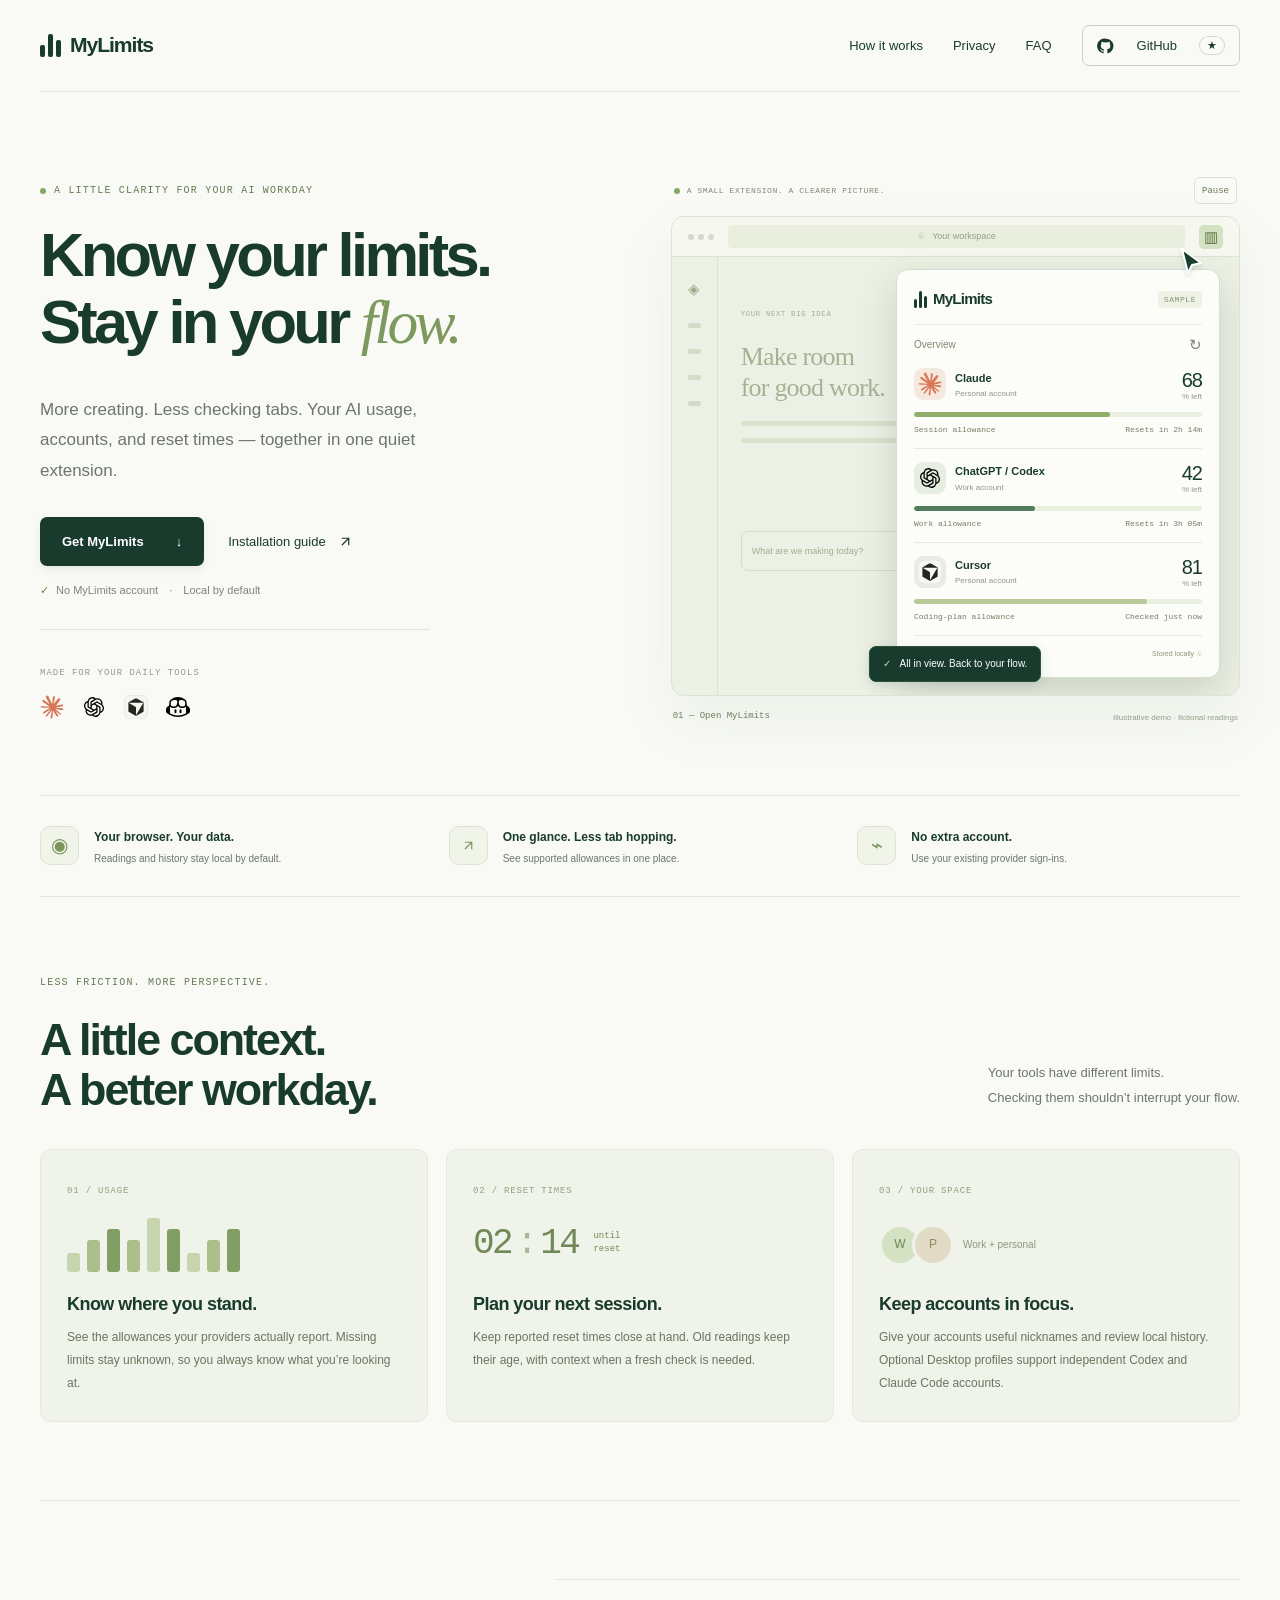
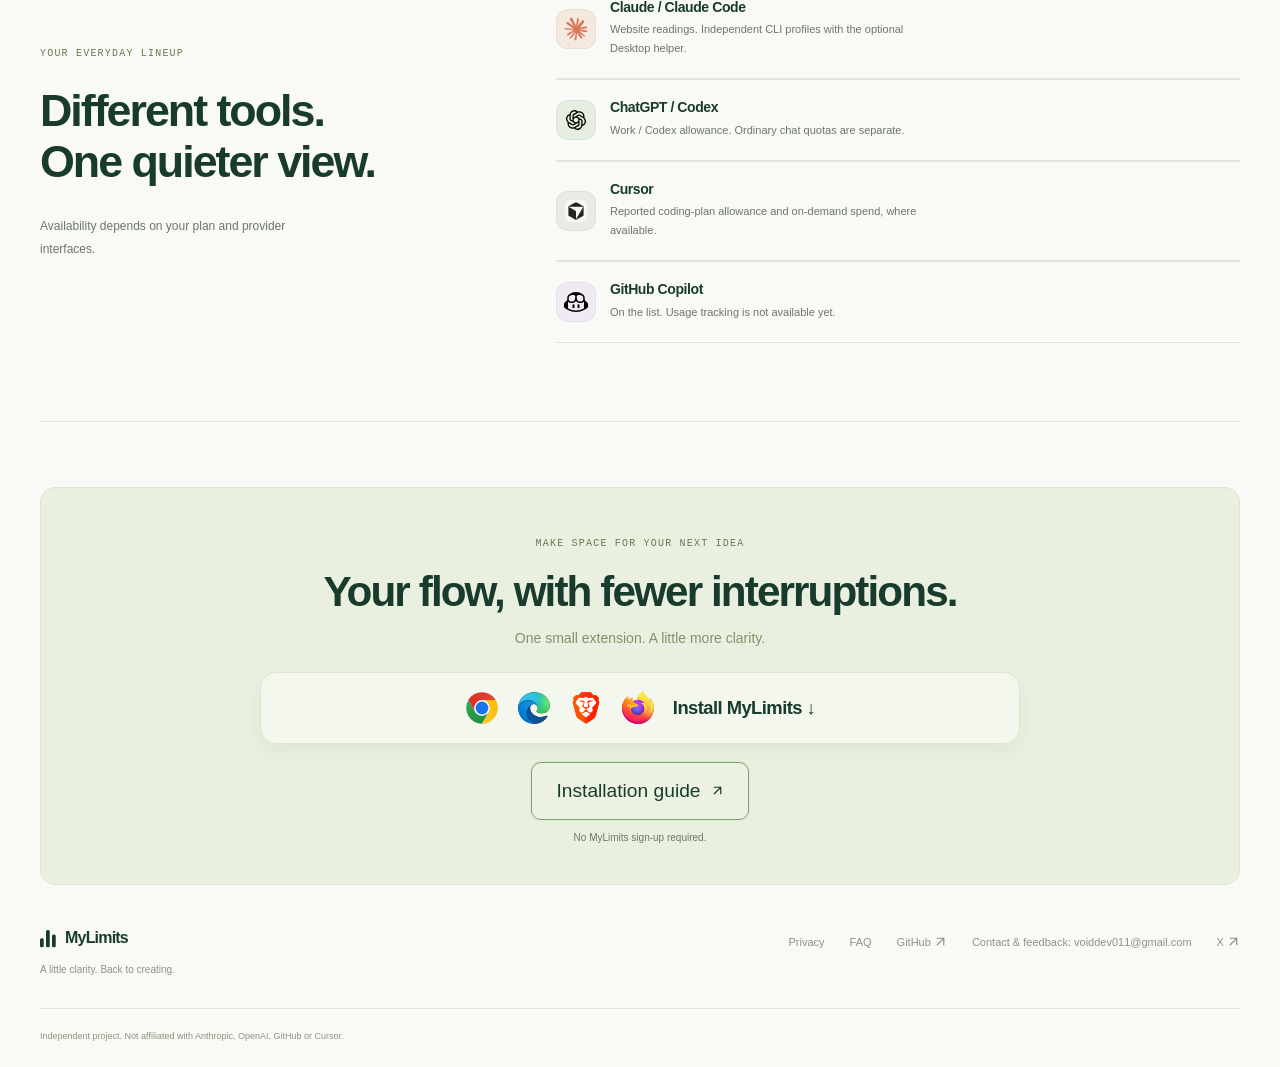
==== commit 97efd78f: "contact" ====
--- a/index.html
+++ b/index.html
@@ -415,8 +415,9 @@
             >GitHub
             <svg class="arrow-icon" viewBox="0 0 16 16" aria-hidden="true">
               <path d="M4 12L12 4M4 4h8v8" /></svg></a
-          ><a href="https://github.com/voiddev011/mylimits/issues"
-            >Contact
+          ><span>Contact &amp; feedback: voiddev011@gmail.com</span
+          ><a href="https://x.com/VoidDev_twt" target="_blank" rel="noreferrer"
+            >X
             <svg class="arrow-icon" viewBox="0 0 16 16" aria-hidden="true">
               <path d="M4 12L12 4M4 4h8v8" /></svg
           ></a>
